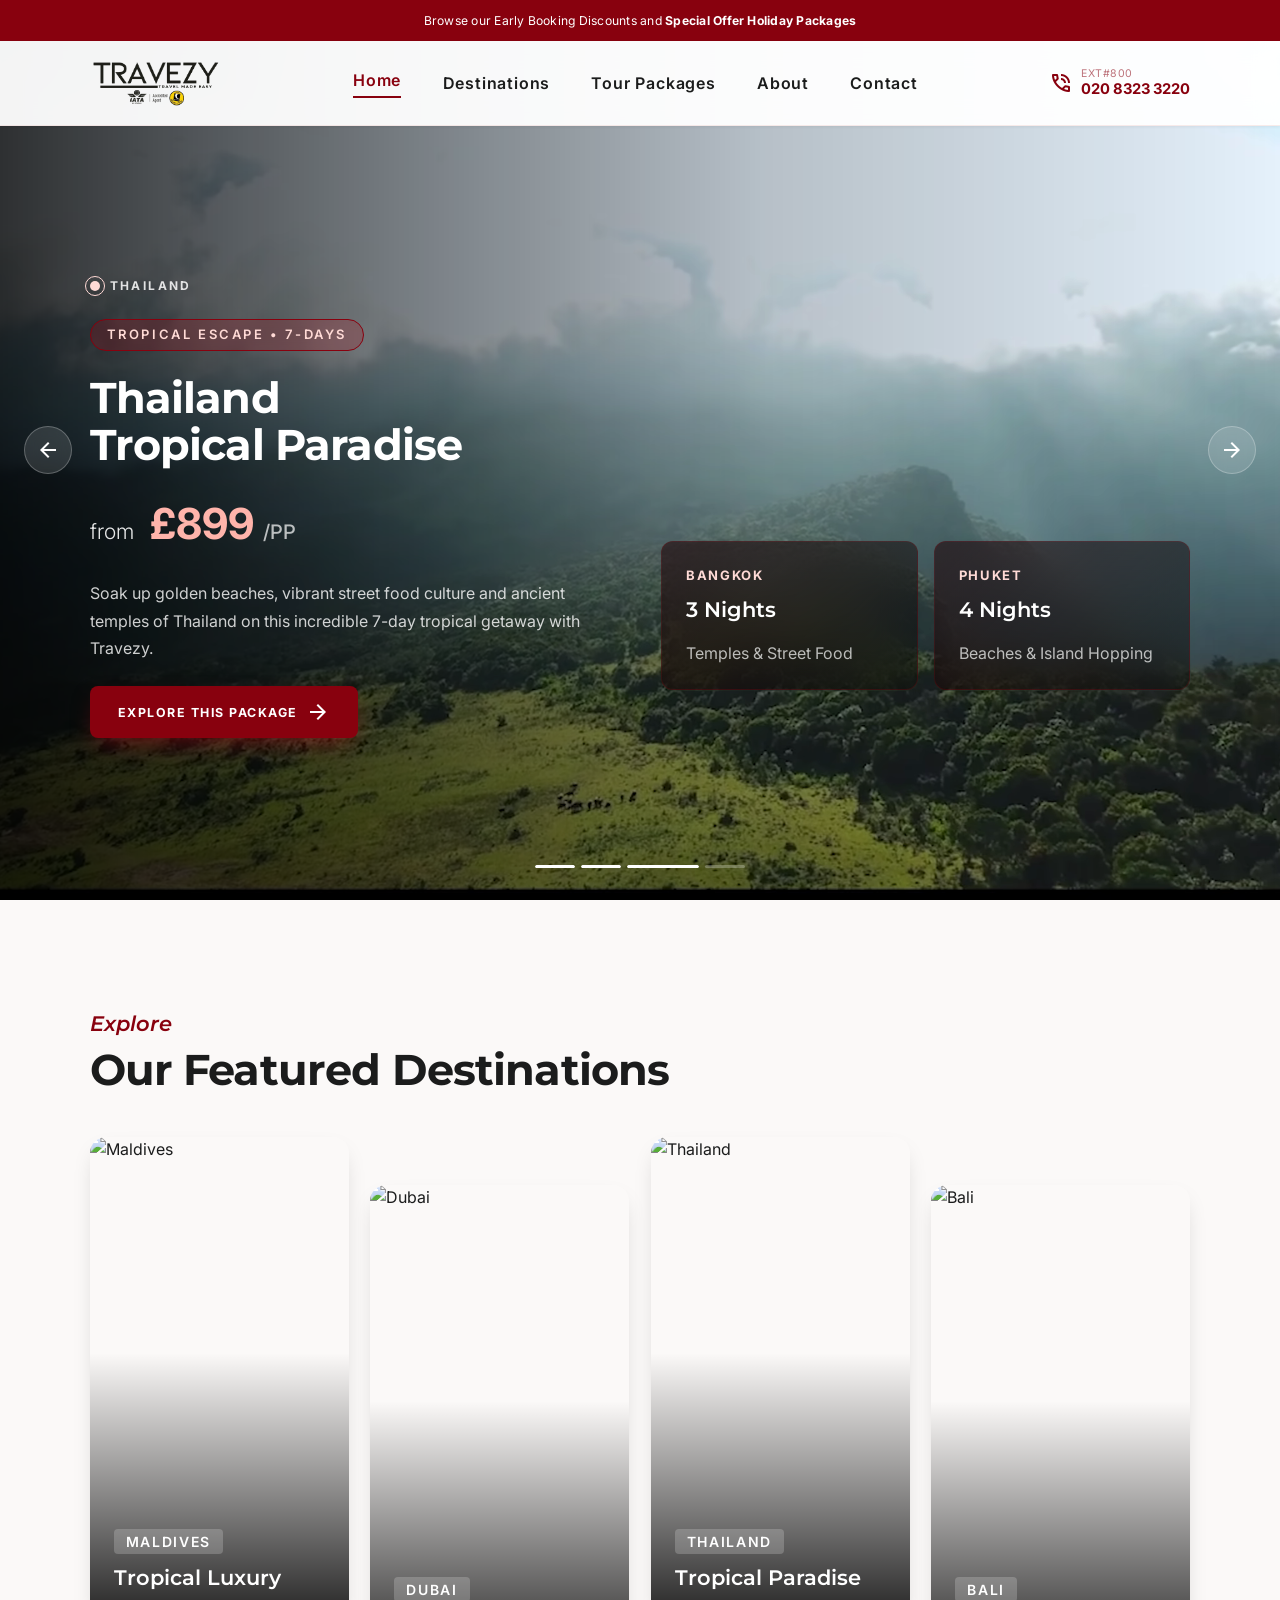
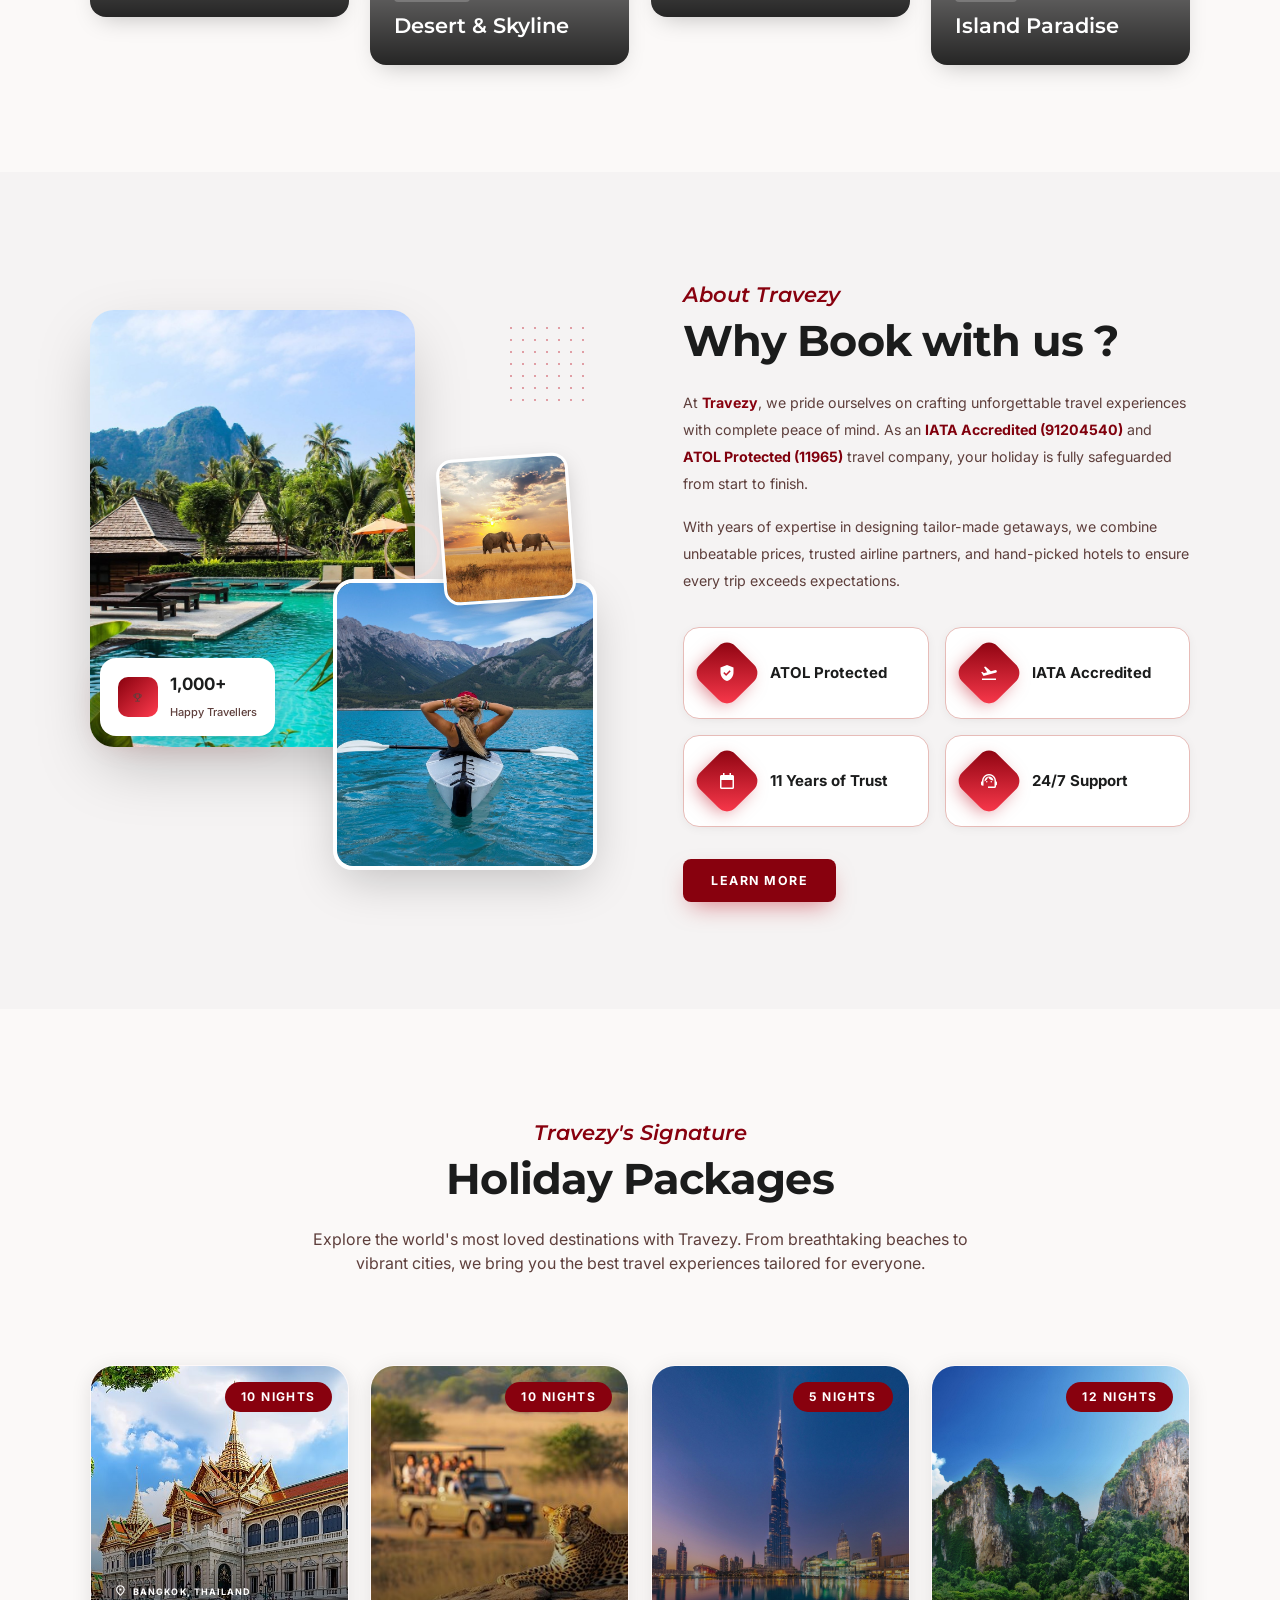
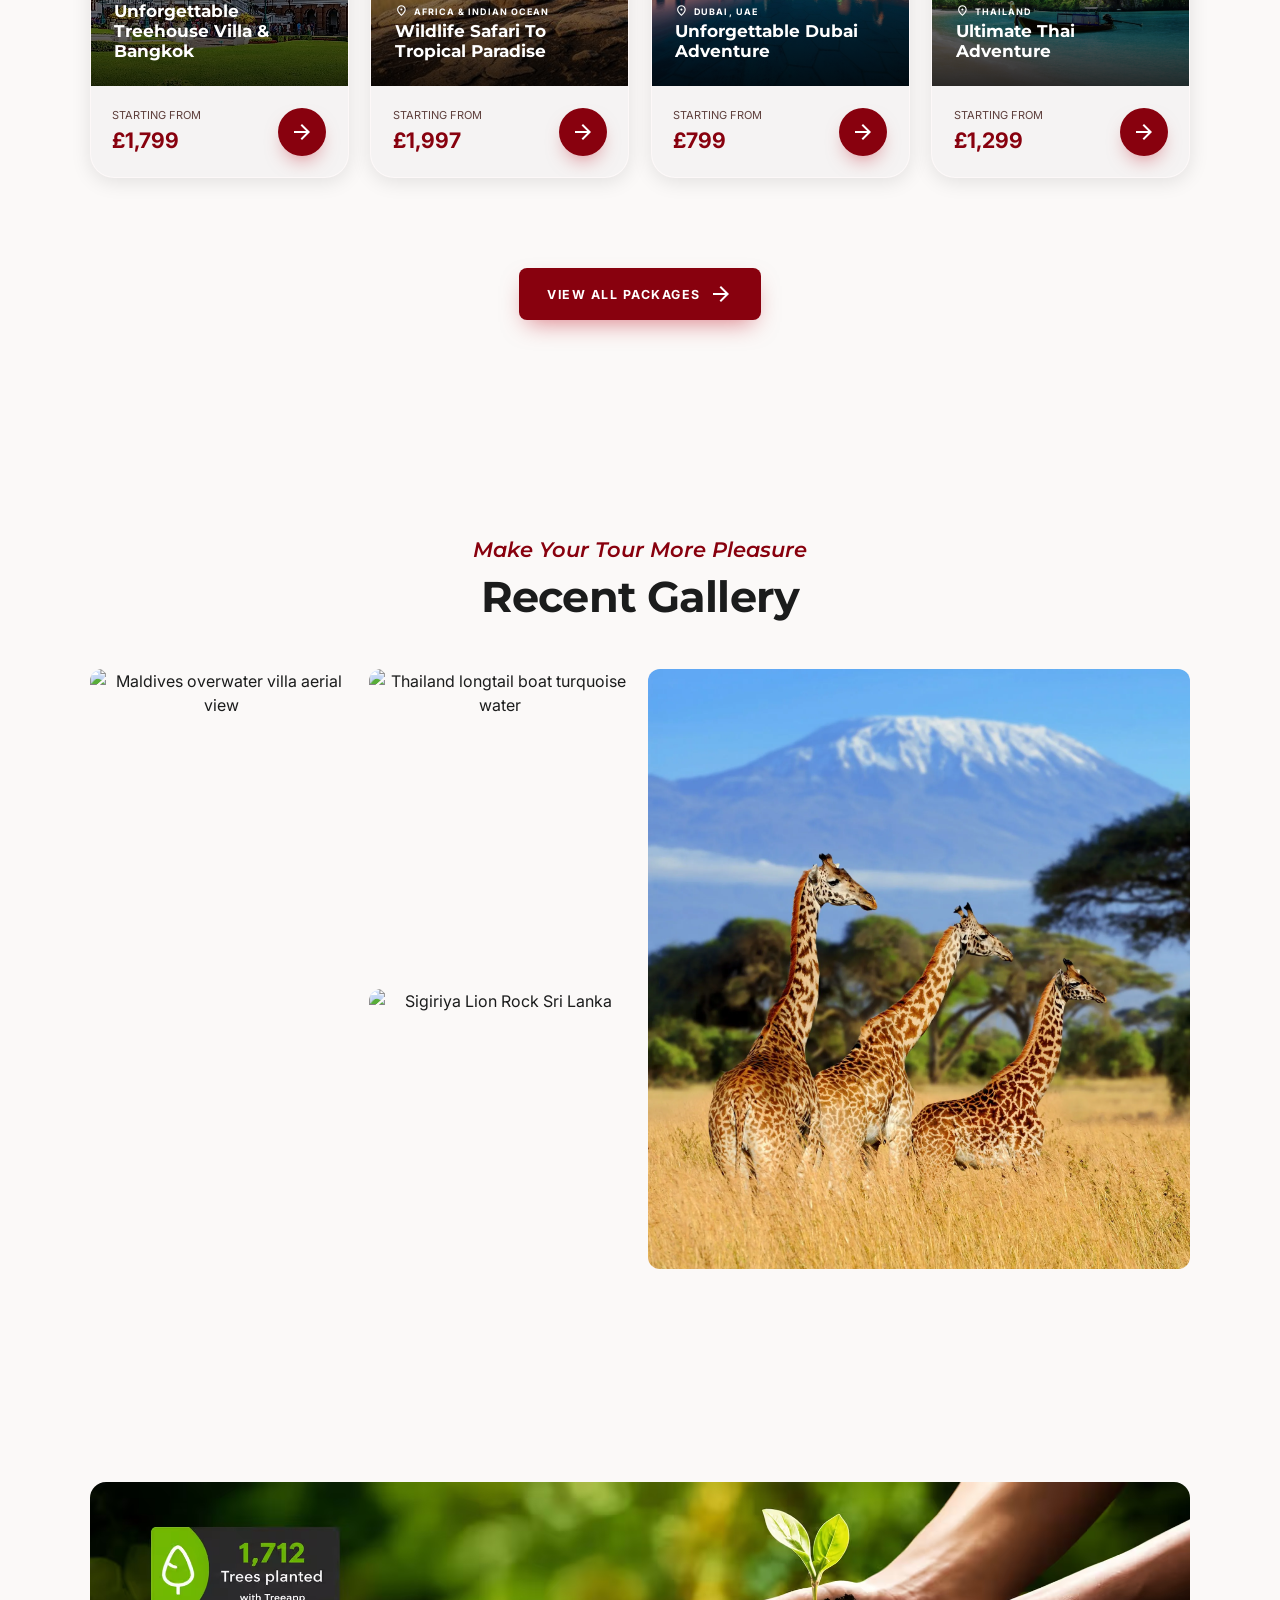
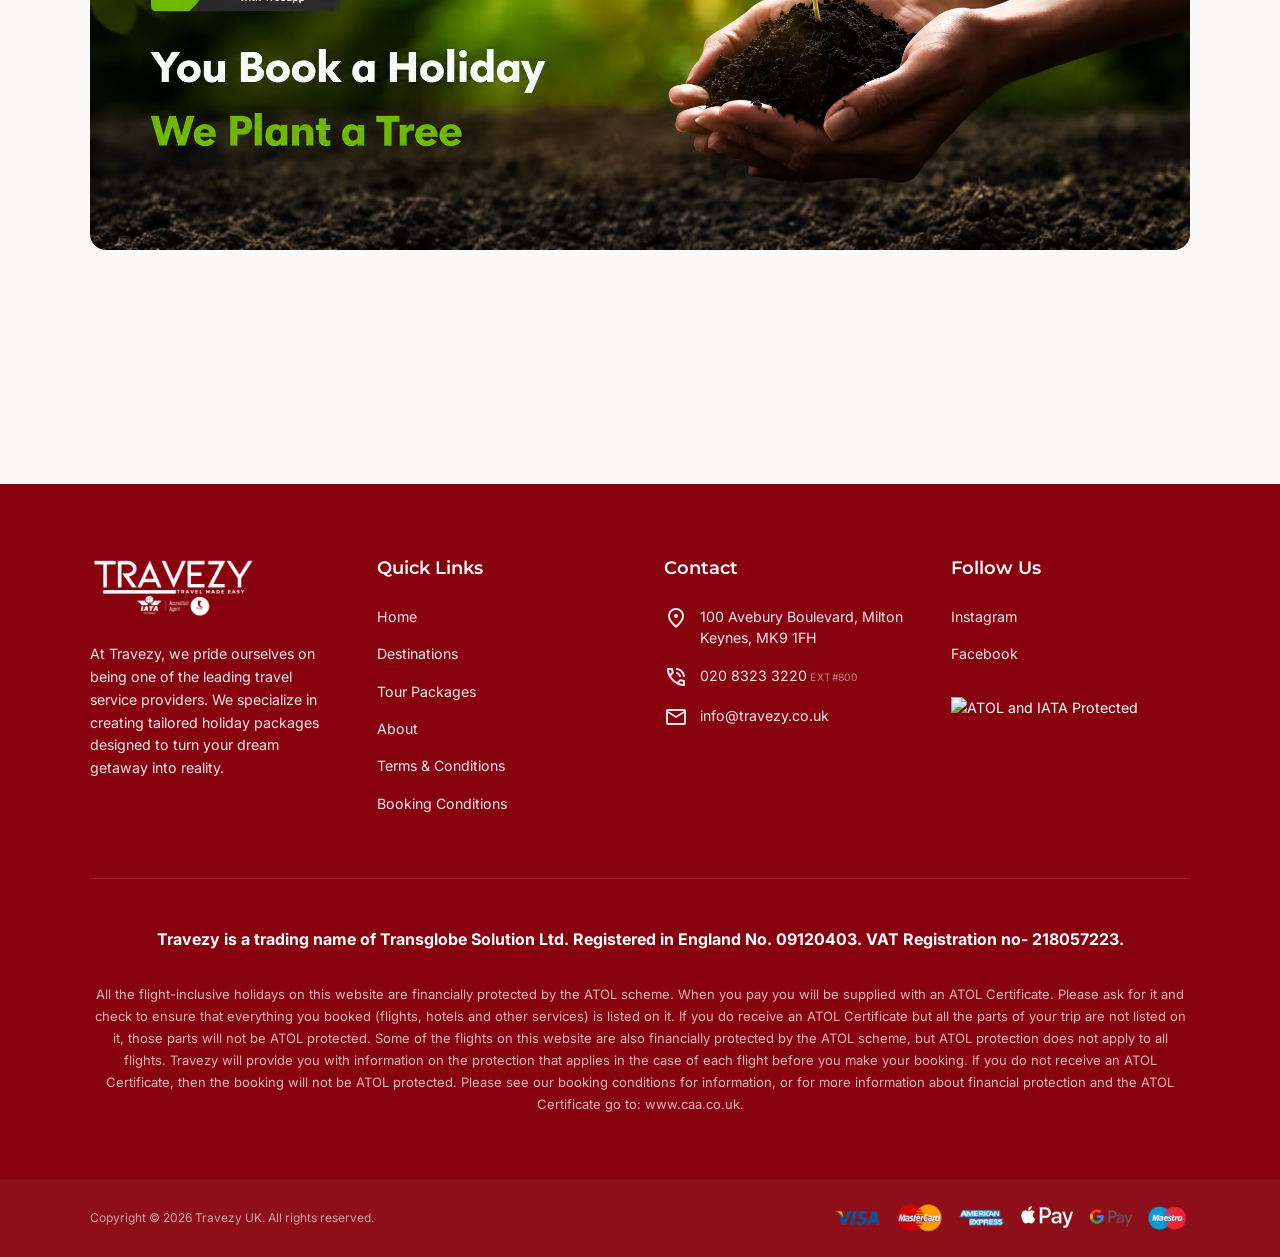
==== index.html @ bbdd7291 "Responsiveness Completed" ====
﻿<!DOCTYPE html>
<html lang="en">
<head>
<meta charset="utf-8">
<meta name="viewport" content="width=device-width, initial-scale=1.0">
<title>Travezy | Travel Made Easy</title>
<link rel="preconnect" href="https://fonts.googleapis.com">
<link rel="preconnect" href="https://fonts.gstatic.com" crossorigin>
<link href="https://fonts.googleapis.com/css2?family=Montserrat:wght@400;600;700&family=Inter:wght@300;400;500;600;700&display=swap" rel="stylesheet">
<link href="https://fonts.googleapis.com/css2?family=Material+Symbols+Outlined:opsz,wght,FILL,GRAD@20..48,100..700,0..1,-50..200&display=block" rel="stylesheet">
<link rel="stylesheet" href="style.css">
<link rel="icon" type="image/x-icon" href="/Favicon.png">
</head>
<body>

<!-- SITE HEADER -->
<div id="site-header">
  <div class="announcement-bar">
    Browse our Early Booking Discounts and <strong>Special Offer Holiday Packages</strong>
  </div>
  <nav id="nav">
    <div class="nav-inner">
      <a href="#"><img class="nav-logo" src="/Images/Travezy-Logo-Black.png" alt="Travezy"></a>
      <div class="nav-links">
        <a href="index.html" class="active">Home</a>
        <a href="destinations.html">Destinations</a>
        <a href="tour-packages.html">Tour Packages</a>
        <a href="about.html">About</a>
        <a href="contact.html">Contact</a>
      </div>
      <a href="tel:+442083233220" class="nav-phone">
        <span class="material-symbols-outlined">phone_in_talk</span><span class="nav-phone-text"><span class="phone-ext">EXT#800</span>020 8323 3220</span>
      </a>
      <button class="burger" aria-label="Menu"><span class="material-symbols-outlined">menu</span></button>
    </div>
  </nav>
</div>

<!-- HERO -->
<header class="hero">

  <!-- Static video background -->
  <div class="hero-bg">
    <video autoplay muted loop playsinline>
      <source src="videos/Home-Banner.webm" type="video/mp4">
    </video>
    <div class="hero-grad"></div>
  </div>

  <!-- Content-only slides -->
  <div class="hero-slides">

    <!-- Slide 1: Sri Lanka & Maldives -->
    <div class="hero-slide active">
      <div class="hero-inner wrap">
        <div class="hero-copy">
          <div class="dest-tag"><span class="dest-pulse"></span><span class="dest-name">Sri Lanka &amp; Maldives</span></div>
          <span class="badge">Upto 25% Off &bull; 11-Days</span>
          <h1>Sri Lankan Safari &amp;<br>Maldives</h1>
          <div class="price-row">
            <span class="from">from</span>
            <span class="price">&pound;2375 <small>/PP</small></span>
          </div>
          <p class="lead">Experience the perfect blend of wildlife adventure and tropical luxury with this unforgettable 11-day Sri Lanka and Maldives escape with Travezy.</p>
          <div>
            <a href="tour-packages.html"><button class="btn">Explore this Package <span class="material-symbols-outlined">arrow_forward</span></button></a>
          </div>
        </div>
        <div class="quick-cards">
          <div class="qcard">
            <p class="loc">Sri Lanka</p>
            <p class="nights">6 Nights</p>
            <p class="price-sm">Wildlife Safari &amp; Culture</p>
          </div>
          <div class="qcard">
            <p class="loc">Maldives</p>
            <p class="nights">5 Nights</p>
            <p class="price-sm">Overwater Villa &amp; Beach</p>
          </div>
        </div>
      </div>
    </div>

    <!-- Slide 2: Singapore & Bali -->
    <div class="hero-slide">
      <div class="hero-inner wrap">
        <div class="hero-copy">
          <div class="dest-tag"><span class="dest-pulse"></span><span class="dest-name">Singapore &amp; Bali</span></div>
          <span class="badge">Best Seller &bull; 10-Days</span>
          <h1>Singapore &amp;<br>Bali Explorer</h1>
          <div class="price-row">
            <span class="from">from</span>
            <span class="price">&pound;1399 <small>/PP</small></span>
          </div>
          <p class="lead">Discover the dazzling skyline of Singapore and the spiritual beauty of Bali on this immersive 10-day dual-island adventure with Travezy.</p>
          <div>
            <a href="tour-packages.html"><button class="btn">Explore this Package <span class="material-symbols-outlined">arrow_forward</span></button></a>
          </div>
        </div>
        <div class="quick-cards">
          <div class="qcard">
            <p class="loc">Singapore</p>
            <p class="nights">4 Nights</p>
            <p class="price-sm">City Skyline &amp; Gardens</p>
          </div>
          <div class="qcard">
            <p class="loc">Bali</p>
            <p class="nights">6 Nights</p>
            <p class="price-sm">Temples &amp; Rice Terraces</p>
          </div>
        </div>
      </div>
    </div>

    <!-- Slide 3: Thailand -->
    <div class="hero-slide">
      <div class="hero-inner wrap">
        <div class="hero-copy">
          <div class="dest-tag"><span class="dest-pulse"></span><span class="dest-name">Thailand</span></div>
          <span class="badge">Tropical Escape &bull; 7-Days</span>
          <h1>Thailand<br>Tropical Paradise</h1>
          <div class="price-row">
            <span class="from">from</span>
            <span class="price">&pound;899 <small>/PP</small></span>
          </div>
          <p class="lead">Soak up golden beaches, vibrant street food culture and ancient temples of Thailand on this incredible 7-day tropical getaway with Travezy.</p>
          <div>
            <a href="tour-packages.html"><button class="btn">Explore this Package <span class="material-symbols-outlined">arrow_forward</span></button></a>
          </div>
        </div>
        <div class="quick-cards">
          <div class="qcard">
            <p class="loc">Bangkok</p>
            <p class="nights">3 Nights</p>
            <p class="price-sm">Temples &amp; Street Food</p>
          </div>
          <div class="qcard">
            <p class="loc">Phuket</p>
            <p class="nights">4 Nights</p>
            <p class="price-sm">Beaches &amp; Island Hopping</p>
          </div>
        </div>
      </div>
    </div>

    <!-- Slide 4: Maldives -->
    <div class="hero-slide">
      <div class="hero-inner wrap">
        <div class="hero-copy">
          <div class="dest-tag"><span class="dest-pulse"></span><span class="dest-name">Maldives</span></div>
          <span class="badge">Luxury Escape &bull; 5-Days</span>
          <h1>Maldives<br>Azure Escape</h1>
          <div class="price-row">
            <span class="from">from</span>
            <span class="price">&pound;1299 <small>/PP</small></span>
          </div>
          <p class="lead">Unwind in an overwater paradise with crystal-clear lagoons and pristine white sands on this exclusive 5-day Maldives luxury retreat with Travezy.</p>
          <div>
            <a href="tour-packages.html"><button class="btn">Explore this Package <span class="material-symbols-outlined">arrow_forward</span></button></a>
          </div>
        </div>
        <div class="quick-cards">
          <div class="qcard">
            <p class="loc">North Atoll</p>
            <p class="nights">2 Nights</p>
            <p class="price-sm">Overwater Villa Stay</p>
          </div>
          <div class="qcard">
            <p class="loc">South Atoll</p>
            <p class="nights">3 Nights</p>
            <p class="price-sm">Snorkelling &amp; Spa</p>
          </div>
        </div>
      </div>
    </div>

  </div>

  <!-- Slider controls -->
  <button class="hero-arrow hero-prev" aria-label="Previous slide">
    <span class="material-symbols-outlined">arrow_back</span>
  </button>
  <button class="hero-arrow hero-next" aria-label="Next slide">
    <span class="material-symbols-outlined">arrow_forward</span>
  </button>
  <div class="hero-dots">
    <button class="dot active" aria-label="Slide 1"><span class="dot-fill"></span></button>
    <button class="dot" aria-label="Slide 2"><span class="dot-fill"></span></button>
    <button class="dot" aria-label="Slide 3"><span class="dot-fill"></span></button>
    <button class="dot" aria-label="Slide 4"><span class="dot-fill"></span></button>
  </div>
</header>

<!-- DESTINATIONS -->
<section id="destinations" class="section wrap">
  <div class="section-head">
    <span class="eyebrow">Explore</span>
    <h2 class="display">Our Featured Destinations</h2>
  </div>
  <div class="dest-grid">

    <div class="dest">
      <img src="https://travezy.co.uk/wp-content/uploads/2023/11/Gili-Lankanfushi_Spa_1.webp" alt="Maldives">
      <div class="overlay"></div>
      <div class="label"><span class="tag">Maldives</span><h3 class="title">Tropical Luxury</h3></div>
      <div class="arrow"><span class="material-symbols-outlined">arrow_forward</span></div>
    </div>
    <div class="dest offset">
      <img src="https://travezy.co.uk/wp-content/uploads/2023/11/iStock-512277914.webp" alt="Dubai">
      <div class="overlay"></div>
      <div class="label"><span class="tag">Dubai</span><h3 class="title">Desert &amp; Skyline</h3></div>
      <div class="arrow"><span class="material-symbols-outlined">arrow_forward</span></div>
    </div>
    <div class="dest">
      <img src="https://travezy.co.uk/wp-content/uploads/2023/06/347248224_1001940877467145_2917459090260689120_n.jpg" alt="Thailand">
      <div class="overlay"></div>
      <div class="label"><span class="tag">Thailand</span><h3 class="title">Tropical Paradise</h3></div>
      <div class="arrow"><span class="material-symbols-outlined">arrow_forward</span></div>
    </div>
    <div class="dest offset">
      <img src="https://travezy.co.uk/wp-content/uploads/2023/10/pool.webp" alt="Bali">
      <div class="overlay"></div>
      <div class="label"><span class="tag">Bali</span><h3 class="title">Island Paradise</h3></div>
      <div class="arrow"><span class="material-symbols-outlined">arrow_forward</span></div>
    </div>
  </div>
</section>

<!-- ABOUT -->
<section id="about" class="section about">
  <div class="about-inner wrap">
    <div class="mosaic">
      <div class="mos-a">
        <img src="/Images/3.jpg">
      </div>
      <div class="mos-b">
        <img src="/Images/1.jpg" alt="Kayaking">
      </div>
      <div class="mos-c">
        <img src="/Images/2.webp" alt="Travel Memories">
      </div>
      <div class="mos-badge">
        <div class="mos-badge-ic"><span class="material-symbols-outlined">emoji_events</span></div>
        <div><strong>1,000+</strong><span>Happy Travellers</span></div>
      </div>
      <div class="mos-dots"></div>
      <div class="mos-ring"></div>
    </div>
    <div class="about-copy">
      <div>
        <span class="eyebrow">About Travezy</span>
        <h2 class="display" style="margin-bottom:24px">Why Book with us ?</h2>
        <p>At <strong>Travezy</strong>, we pride ourselves on crafting unforgettable travel experiences with complete peace of mind. As an <strong class="acc">IATA Accredited (91204540)</strong> and <strong class="acc">ATOL Protected (11965)</strong> travel company, your holiday is fully safeguarded from start to finish.</p>
        <p>With years of expertise in designing tailor-made getaways, we combine unbeatable prices, trusted airline partners, and hand-picked hotels to ensure every trip exceeds expectations.</p>
      </div>
      <div class="stats">
        <div class="stat"><div class="ic"><span class="material-symbols-outlined">verified_user</span></div><b>ATOL Protected</b></div>
        <div class="stat"><div class="ic"><span class="material-symbols-outlined">flight_takeoff</span></div><b>IATA Accredited</b></div>
        <div class="stat"><div class="ic"><span class="material-symbols-outlined">calendar_today</span></div><b>11 Years of Trust</b></div>
        <div class="stat"><div class="ic"><span class="material-symbols-outlined">support_agent</span></div><b>24/7 Support</b></div>
      </div>
      <div><a href="about.html"><button class="btn">Learn More</button></a></div>
    </div>
  </div>
</section>

<!-- PACKAGES -->
<section id="packages" class="section wrap center">
  <span class="eyebrow">Travezy's Signature</span>
  <h2 class="display" style="margin-bottom:24px">Holiday Packages</h2>
  <p class="lead-c">Explore the world's most loved destinations with Travezy. From breathtaking beaches to vibrant cities, we bring you the best travel experiences tailored for everyone.</p>
  <div class="pkg-grid">
    
    <div class="pkg">
      <div class="pkg-img">
        <img src="/Images/Tour-Packages/bangkok-3.jpg" alt="Treehouse Villa &amp; Bangkok">
        <div class="nights-badge">10 Nights</div>
        <div class="pkg-grad"></div>
        <div class="pkg-cap">
          <div class="pkg-loc"><span class="material-symbols-outlined">location_on</span>Bangkok, Thailand</div>
          <div class="pkg-title">Unforgettable Treehouse Villa &amp; Bangkok</div>
        </div>
      </div>
      <div class="pkg-body">
        <div><p class="from">Starting from</p><span class="amt">&pound;1,799</span></div>
        <a href="contact.html" class="pkg-arrow"><span class="material-symbols-outlined">arrow_forward</span></a>
      </div>
    </div>
    <div class="pkg">
      <div class="pkg-img">
        <img src="/Images/Tour-Packages/Safari.jpg" alt="Wildlife Safari To Tropical Paradise">
        <div class="nights-badge">10 Nights</div>
        <div class="pkg-grad"></div>
        <div class="pkg-cap">
          <div class="pkg-loc"><span class="material-symbols-outlined">location_on</span>Africa &amp; Indian Ocean</div>
          <div class="pkg-title">Wildlife Safari To Tropical Paradise</div>
        </div>
      </div>
      <div class="pkg-body">
        <div><p class="from">Starting from</p><span class="amt">&pound;1,997</span></div>
        <a href="contact.html" class="pkg-arrow"><span class="material-symbols-outlined">arrow_forward</span></a>
      </div>
    </div>
    <div class="pkg">
      <div class="pkg-img">
        <img src="/Images/Tour-Packages/Dubai-3.jpg" alt="Unforgettable Dubai Adventure">
        <div class="nights-badge">5 Nights</div>
        <div class="pkg-grad"></div>
        <div class="pkg-cap">
          <div class="pkg-loc"><span class="material-symbols-outlined">location_on</span>Dubai, UAE</div>
          <div class="pkg-title">Unforgettable Dubai Adventure</div>
        </div>
      </div>
      <div class="pkg-body">
        <div><p class="from">Starting from</p><span class="amt">&pound;799</span></div>
        <a href="contact.html" class="pkg-arrow"><span class="material-symbols-outlined">arrow_forward</span></a>
      </div>
    </div>
    <div class="pkg">
      <div class="pkg-img">
        <img src="/Images/Tour-Packages/Thai.jpg" alt="Ultimate Thai Adventure">
        <div class="nights-badge">12 Nights</div>
        <div class="pkg-grad"></div>
        <div class="pkg-cap">
          <div class="pkg-loc"><span class="material-symbols-outlined">location_on</span>Thailand</div>
          <div class="pkg-title">Ultimate Thai Adventure</div>
        </div>
      </div>
      <div class="pkg-body">
        <div><p class="from">Starting from</p><span class="amt">&pound;1,299</span></div>
        <a href="contact.html" class="pkg-arrow"><span class="material-symbols-outlined">arrow_forward</span></a>
      </div>
    </div>
  </div>
  <div class="center-btn">
    <a href="tour-packages.html"><button class="btn">View All Packages <span class="material-symbols-outlined">arrow_forward</span></button></a>
  </div>
</section>

<!-- GALLERY -->
<section class="section wrap center">
  <span class="eyebrow">Make Your Tour More Pleasure</span>
  <h2 class="display" style="margin-bottom:48px">Recent Gallery</h2>
  <div class="gal-grid">
    <div class="gal-item gal-tall"><img src="https://images.pexels.com/photos/9482140/pexels-photo-9482140.jpeg?auto=compress&cs=tinysrgb&w=600&h=900&fit=crop" alt="Maldives overwater villa aerial view"></div>
    <div class="gal-item"><img src="https://images.pexels.com/photos/3334821/pexels-photo-3334821.jpeg?auto=compress&cs=tinysrgb&w=800&h=600&fit=crop" alt="Thailand longtail boat turquoise water"></div>
    <div class="gal-item gal-big pos-left"><img src="/Images/safari-tours-africa-scaled.webp" alt="Bali rice terraces aerial"></div>
    <div class="gal-item"><img src="https://images.pexels.com/photos/13391116/pexels-photo-13391116.jpeg?auto=compress&cs=tinysrgb&w=800&h=600&fit=crop" alt="Sigiriya Lion Rock Sri Lanka"></div>
  </div>
  <!-- <div class="center-btn">
    <button class="btn">View All Packages <span class="material-symbols-outlined">arrow_forward</span></button>
  </div> -->
</section>

<!-- PLANT A TREE + PARTNERS -->
<section class="section">
  <!-- <div class="wrap plant-wrap">
    <div class="plant">
      <div class="plant-bg"><img src="https://lh3.googleusercontent.com/aida-public/[base64]" alt="Sustainability"><div class="g"></div></div>
      <div class="plant-inner">
        <div class="tree-pill"><span class="material-symbols-outlined">park</span><span>1,712 <span class="sub">Trees planted</span></span></div>
        <h2 class="display">You Book a Holiday<br><span class="accent">We Plant a Tree</span></h2>
        <p>Every journey with Travezy contributes to our global reforestation efforts. Travel the world and leave it better than you found it.</p>
      </div>
    </div>
  </div>
  <div class="wrap">
    <div class="marquee">
      <div class="marquee-track" id="marquee">
        <div class="airline"><span class="material-symbols-outlined">flight</span>Turkish Airlines</div><div class="airline"><span class="material-symbols-outlined">flight</span>British Airways</div><div class="airline"><span class="material-symbols-outlined">flight</span>Qatar Airways</div><div class="airline"><span class="material-symbols-outlined">flight</span>Swiss</div><div class="airline"><span class="material-symbols-outlined">flight</span>American Airlines</div><div class="airline"><span class="material-symbols-outlined">flight</span>Emirates</div><div class="airline"><span class="material-symbols-outlined">flight</span>Singapore Airlines</div>
      </div>
    </div>
  </div> -->

  <div class="wrap">
    <picture class="plant-pic">
      <source media="(max-width: 767px)" srcset="/Images/Plant-Mobile.avif" type="image/avif">
      <img src="/Images/Plant.avif" alt="Plant a Tree" style="width:100%;height:auto;display:block;border-radius:16px; margin-bottom: 10vw;">
    </picture>
  </div>
</section>

<!-- FOOTER -->
<footer id="footer">
  <div class="wrap">
    <div class="foot-grid">
      <div class="foot-col">
        <img class="foot-logo" src="/Travezy.webp" alt="Travezy">
        <p>At Travezy, we pride ourselves on being one of the leading travel service providers. We specialize in creating tailored holiday packages designed to turn your dream getaway into reality.</p>
      </div>
      <div class="foot-col">
        <h4>Quick Links</h4>
        <ul>
          <li><a href="index.html">Home</a></li>
          <li><a href="destinations.html">Destinations</a></li>
          <li><a href="tour-packages.html">Tour Packages</a></li>
          <li><a href="about.html">About</a></li>
          <li><a href="#">Terms &amp; Conditions</a></li>
          <li><a href="#">Booking Conditions</a></li>
        </ul>
      </div>
      <div class="foot-col">
        <h4>Contact</h4>
        <ul>
          <li class="row"><span class="material-symbols-outlined">location_on</span><span>100 Avebury Boulevard, Milton Keynes, MK9 1FH</span></li>
          <li class="row"><span class="material-symbols-outlined">phone_in_talk</span><a href="tel:+442083233220">020 8323 3220<span class="phone-ext"> EXT#800</span></a></li>
          <li class="row"><span class="material-symbols-outlined">mail</span><a href="mailto:info@travezy.co.uk">info@travezy.co.uk</a></li>
        </ul>
      </div>
      <div class="foot-col">
        <h4>Follow Us</h4>
        <ul style="margin-bottom:32px">
          <li><a href="#">Instagram</a></li><li><a href="#">Facebook</a></li>
        </ul>
        <img class="badge-img" src="https://lh3.googleusercontent.com/aida-public/[base64]" alt="ATOL and IATA Protected">
      </div>
    </div>
    <div class="legal">
      <h5>Travezy is a trading name of Transglobe Solution Ltd. Registered in England No. 09120403. VAT Registration no- 218057223.</h5>
      <p>All the flight-inclusive holidays on this website are financially protected by the ATOL scheme. When you pay you will be supplied with an ATOL Certificate. Please ask for it and check to ensure that everything you booked (flights, hotels and other services) is listed on it. If you do receive an ATOL Certificate but all the parts of your trip are not listed on it, those parts will not be ATOL protected. Some of the flights on this website are also financially protected by the ATOL scheme, but ATOL protection does not apply to all flights. Travezy will provide you with information on the protection that applies in the case of each flight before you make your booking. If you do not receive an ATOL Certificate, then the booking will not be ATOL protected. Please see our booking conditions for information, or for more information about financial protection and the ATOL Certificate go to: www.caa.co.uk.</p>
    </div>
  </div>
  <div class="botbar">
    <div class="wrap botbar-in">
      <p>Copyright &copy; 2026 Travezy UK. All rights reserved.</p>
      <img src="/Images/Payments.webp" alt="Accepted payment methods" style="height:auto;width:28vw;display:block">
    </div>
  </div>
</footer>

<script src="script.js"></script>
</body>
</html>
---- style.css ----
:root {
  --primary: #88010e;
  --primary-container: #80000d;
  --primary-fixed: #ffdad6;
  --primary-fixed-dim: #ffb4ab;
  --on-primary: #ffffff;
  --bg: #fbf9f8;
  --surface-low: #f5f3f3;
  --on-surface: #1b1c1c;
  --on-surface-variant: #5e3f3c;
  --outline-variant: #e7bcb8;
  --footer: #1c1c19;
}

* {
  box-sizing: border-box;
  margin: 0;
  padding: 0
}

html {
  scroll-behavior: smooth
}

body {
  font-family: 'Inter', system-ui, sans-serif;
  color: var(--on-surface);
  background: var(--bg);
  overflow-x: hidden;
  line-height: 1.5;
  -webkit-font-smoothing: antialiased;
}

img {
  display: block;
  max-width: 100%
}

a {
  text-decoration: none;
  color: inherit
}

button {
  font-family: inherit;
  cursor: pointer;
  border: none
}

.wrap {
  margin: 0 auto;
  padding-inline: 14vw
}

@media(min-width:768px) {
  .wrap {
    padding-inline: 7vw
  }
}

.display {
  font-family: 'Montserrat', sans-serif;
  font-weight: 700;
  letter-spacing: -.02em;
  font-size: clamp(32px, 3.33vw, 80px);
  line-height: 1.12
}

.eyebrow {
  font-family: 'Montserrat', sans-serif;
  font-weight: 600;
  font-style: italic;
  font-size: clamp(16px, 1.67vw, 32px);
  color: var(--primary);
  display: block;
  margin-bottom: 8px
}

.headline {
  font-family: 'Montserrat', sans-serif;
  font-weight: 600;
  font-size: clamp(18px, 1.67vw, 32px);
  line-height: 1.33
}

.material-symbols-outlined {
  font-variation-settings: 'FILL' 0, 'wght' 400, 'GRAD' 0, 'opsz' 24;
  vertical-align: middle;
  display: inline-block;
  overflow: hidden;
  white-space: nowrap;
  width: 1em;
  height: 1em;
  line-height: 1;
  flex-shrink: 0
}

.fill .material-symbols-outlined,
.material-symbols-outlined.fill {
  font-variation-settings: 'FILL' 1
}

.btn {
  display: inline-flex;
  align-items: center;
  gap: 8px;
  background: var(--primary);
  color: var(--on-primary);
  font-family: 'Inter';
  font-weight: 700;
  font-size: clamp(12px, 0.97vw, 18px);
  letter-spacing: .12em;
  text-transform: uppercase;
  padding: clamp(13px, 1.11vw, 22px) clamp(22px, 2.22vw, 48px);
  border-radius: 8px;
  box-shadow: 0 10px 25px -8px rgba(187, 0, 19, .5);
  transition: .3s
}

.btn:hover {
  background: var(--on-surface)
}

.btn:active {
  transform: scale(.96)
}

.btn .material-symbols-outlined {
  transition: transform .3s
}

.btn:hover .material-symbols-outlined {
  transform: translateX(4px)
}

.section {
  padding-block: clamp(64px, 8.33vw, 180px)
}

/* ANNOUNCEMENT BAR */
.announcement-bar {
  background: var(--primary);
  color: #fff;
  text-align: center;
  padding: 12px 16px;
  font-size: clamp(0.95vw, 0.95vw, 16px);
  font-weight: 400;
  letter-spacing: .02em;
  line-height: 1.4
}

.announcement-bar strong {
  font-weight: 700
}

/* SITE HEADER */
#site-header {
  position: fixed;
  top: 0;
  width: 100%;
  z-index: 50;
}

/* NAV */
nav {
  position: relative;
  background: rgba(255, 255, 255, .95);
  backdrop-filter: blur(12px);
  border-bottom: 1px solid rgba(231, 188, 184, .3);
  box-shadow: 0 1px 3px rgba(0, 0, 0, .06);
  transition: padding .3s
}

.nav-inner {
  display: flex;
  align-items: center;
  justify-content: space-between;
  padding: 1.3vw 7vw;
}


nav.shrink .nav-inner {
  padding-block: 18px
}

.nav-logo {
  width: 10.3vw;
  height: auto;
  object-fit: contain;
  transition: transform .2s
}

.nav-logo:active {
  transform: scale(.95)
}

.nav-links {
  display: none;
  gap: clamp(20px, 3.22vw, 48px);
  align-items: center;
  margin: 0 auto
}

@media(min-width:768px) {
  .nav-links {
    display: flex
  }
}

.nav-links a {
  font-weight: 600;
  font-size: clamp(1vw, 1.5vw, 16px);
  letter-spacing: .05em;
  transition: color .3s
}

.nav-links a:hover {
  color: var(--primary)
}

.nav-links a.active {
  color: var(--primary);
  border-bottom: 2px solid var(--primary);
  padding-bottom: 4px
}

.nav-phone {
  display: none;
  align-items: center;
  gap: 8px;
  font-weight: 700;
  font-size: 1.15vw;
  color: var(--primary);
  white-space: nowrap;
  transition: color .3s
}

.nav-phone:hover {
  color: var(--on-surface)
}

.nav-phone-text {
  display: flex;
  flex-direction: column;
  line-height: 1.25
}

.phone-ext {
  font-size: 0.72em;
  font-weight: 400;
  opacity: 0.55;
  letter-spacing: .04em
}

@media(min-width:768px) {
  .nav-phone {
    display: flex
  }
}

.burger {
  display: flex;
  background: none;
  color: var(--on-surface)
}

@media(min-width:768px) {
  .burger {
    display: none
  }
}

/* HERO */
header.hero {
  position: relative;
  min-height: 100vh;
  overflow: hidden
}

.hero-bg {
  position: absolute;
  inset: 0;
  z-index: 0;
  overflow: hidden
}

.hero-slides {
  position: absolute;
  inset: 0;
  z-index: 1
}

.hero-slide {
  position: absolute;
  inset: 0;
  display: flex;
  align-items: center;
  padding-top: clamp(110px, 9.03vw, 200px);
  opacity: 0;
  transition: opacity .8s ease;
  pointer-events: none
}

.hero-slide.active {
  opacity: 1;
  pointer-events: auto
}

.hero-bg img,
.hero-bg video {
  width: 100%;
  height: 100%;
  object-fit: cover
}

.hero-grad {
  position: absolute;
  inset: 0;
  background: linear-gradient(to right,
      rgba(0, 0, 0, .8) 0%, rgba(0, 0, 0, .2) 60%, rgba(0, 0, 0, 0) 100%)
}

.hero-inner {
  position: relative;
  z-index: 10;
  display: grid;
  grid-template-columns: 1fr;
  gap: clamp(32px, 3.33vw, 80px);
  width: 100%
}

@media(min-width:1024px) {
  .hero-inner {
    grid-template-columns: 1fr 1fr
  }
}

.hero-arrow {
  position: absolute;
  z-index: 20;
  top: 50%;
  transform: translateY(-50%);
  background: rgba(255, 255, 255, .12);
  backdrop-filter: blur(8px);
  border: 1px solid rgba(255, 255, 255, .25);
  color: #fff;
  width: 48px;
  height: 48px;
  border-radius: 50%;
  display: flex;
  align-items: center;
  justify-content: center;
  cursor: pointer;
  transition: background .3s
}

.hero-arrow:hover {
  background: rgba(255, 255, 255, .28)
}

.hero-prev {
  left: 24px
}

.hero-next {
  right: 24px
}

.hero-dots {
  position: absolute;
  z-index: 20;
  bottom: 32px;
  left: 50%;
  transform: translateX(-50%);
  display: flex;
  gap: 6px;
  align-items: center
}

.hero-dots .dot {
  width: 40px;
  height: 3px;
  border-radius: 999px;
  background: rgba(255, 255, 255, .25);
  border: none;
  padding: 0;
  cursor: pointer;
  position: relative;
  overflow: hidden;
  transition: width .35s ease
}

.hero-dots .dot.active {
  width: 72px
}

.dot-fill {
  position: absolute;
  inset: 0;
  background: #fff;
  border-radius: inherit;
  transform: scaleX(0);
  transform-origin: left
}

.dot.active .dot-fill {
  animation: dot-progress 2s linear forwards
}

.dot.done .dot-fill {
  transform: scaleX(1)
}

@keyframes dot-progress {
  from { transform: scaleX(0) }
  to { transform: scaleX(1) }
}

.hero-copy {
  color: #fff;
  display: flex;
  flex-direction: column;
  gap: 24px
}

.dest-tag {
  display: inline-flex;
  align-items: center;
  gap: 10px
}

.dest-pulse {
  position: relative;
  width: 10px;
  height: 10px;
  border-radius: 50%;
  background: var(--primary-fixed);
  flex-shrink: 0
}

.dest-pulse::after {
  content: '';
  position: absolute;
  inset: -5px;
  border-radius: 50%;
  border: 1.5px solid var(--primary-fixed);
  animation: dest-ring 1.8s ease-out infinite
}

@keyframes dest-ring {
  0% { transform: scale(1); opacity: .9 }
  100% { transform: scale(2.4); opacity: 0 }
}

.dest-name {
  color: rgba(255, 255, 255, .85);
  font-size: 12px;
  font-weight: 700;
  letter-spacing: .2em;
  text-transform: uppercase
}

.badge {
  align-self: flex-start;
  display: inline-block;
  padding: 5px 16px;
  background: rgba(187, 0, 19, .2);
  backdrop-filter: blur(4px);
  border: 1px solid var(--primary);
  color: var(--primary-fixed);
  font-weight: 600;
  font-size: 13px;
  letter-spacing: .2em;
  text-transform: uppercase;
  border-radius: 999px
}

.hero h1 {
  font-family: 'Montserrat';
  font-weight: 700;
  font-size: clamp(34px, 3.33vw, 80px);
  line-height: 1.1;
  letter-spacing: -.02em
}

.price-row {
  display: flex;
  align-items: baseline;
  gap: 16px
}

.price-row .from {
  font-size: clamp(17px, 1.67vw, 32px);
  font-weight: 300;
  color: rgba(255, 255, 255, .9)
}

.price {
  font-size: clamp(36px, 3.33vw, 80px);
  font-weight: 700;
  color: var(--primary-fixed-dim)
}

.price small {
  font-size: 20px;
  font-weight: 500;
  color: rgba(255, 255, 255, .7)
}

.hero p.lead {
  font-size: clamp(15px, 1.25vw, 26px);
  line-height: 1.7;
  max-width: 32rem;
  color: rgba(255, 255, 255, .8)
}

.hero .btn:hover {
  background: #fff;
  color: var(--primary)
}

.quick-cards {
  display: none
}

@media(min-width:1024px) {
  .quick-cards {
    display: grid;
    grid-template-columns: 1fr 1fr;
    gap: 16px;
    align-self: end;
    padding-bottom: 48px
  }
}

@keyframes qcard-in {
  from {
    opacity: 0;
    transform: translateX(36px)
  }
  to {
    opacity: 1;
    transform: translateX(0)
  }
}

.hero-slide .qcard {
  opacity: 0;
  transform: translateX(36px)
}

.hero-slide.active .qcard:nth-child(1) {
  animation: qcard-in .5s ease .25s forwards
}

.hero-slide.active .qcard:nth-child(2) {
  animation: qcard-in .5s ease .42s forwards
}

.qcard {
  background: linear-gradient(135deg, rgba(30, 0, 4, .55) 0%, rgba(0, 0, 0, .42) 100%);
  backdrop-filter: blur(18px);
  -webkit-backdrop-filter: blur(18px);
  border: 1px solid rgba(187, 0, 19, .18);
  padding: 24px;
  border-radius: 12px;
  color: #fff;
  transition: background .3s;
  cursor: pointer
}

.qcard:hover {
  background: linear-gradient(135deg, rgba(40, 0, 6, .65) 0%, rgba(0, 0, 0, .52) 100%)
}

.qcard .loc {
  color: var(--primary-fixed);
  font-weight: 700;
  font-size: 13px;
  letter-spacing: .12em;
  text-transform: uppercase;
  margin-bottom: 8px
}

.qcard .nights {
  font-family: 'Montserrat';
  font-weight: 600;
  font-size: clamp(18px, 1.67vw, 36px);
  margin-bottom: 16px
}

.qcard .price-sm {
  color: rgba(255, 255, 255, .7)
}

.qcard .price-sm b {
  color: #fff
}

/* DESTINATIONS */
.section-head {
  margin-bottom: clamp(32px, 3.33vw, 80px)
}

.dest-grid {
  display: grid;
  gap: clamp(16px, 1.67vw, 40px);
  grid-template-columns: 1fr
}

@media(min-width:768px) {
  .dest-grid {
    grid-template-columns: 1fr 1fr
  }
}

@media(min-width:1024px) {
  .dest-grid {
    grid-template-columns: repeat(4, 1fr)
  }
}

.dest {
  position: relative;
  overflow: hidden;
  border-radius: 16px;
  height: clamp(480px, 33.33vw, 900px);
  box-shadow: 0 10px 25px -10px rgba(0, 0, 0, .25);
  cursor: pointer;
  display: block
}

@media(min-width:768px) {
  .dest.offset {
    margin-top: 48px
  }
}

.dest img {
  width: 100%;
  height: 100%;
  object-fit: cover;
  transition: transform .7s
}

.dest:hover img {
  transform: scale(1.1)
}

.dest .overlay {
  position: absolute;
  inset: 0;
  background: linear-gradient(to top, rgba(0, 0, 0, .85) 0%, transparent 55%, transparent 100%)
}

.dest .label {
  position: absolute;
  left: 24px;
  right: 24px;
  bottom: 24px
}

.dest .tag {
  background: rgba(255, 255, 255, .2);
  backdrop-filter: blur(12px);
  padding: 4px 12px;
  border-radius: 4px;
  color: #fff;
  font-weight: 600;
  font-size: 14px;
  letter-spacing: .12em;
  text-transform: uppercase
}

.dest .title {
  color: #fff;
  font-family: 'Montserrat';
  font-weight: 600;
  font-size: clamp(18px, 1.67vw, 36px);
  margin-top: 8px
}

.dest .arrow {
  position: absolute;
  right: 24px;
  bottom: 24px;
  width: 48px;
  height: 48px;
  border-radius: 999px;
  background: var(--primary);
  color: #fff;
  display: flex;
  align-items: center;
  justify-content: center;
  opacity: 0;
  transition: opacity .3s
}

.dest:hover .arrow {
  opacity: 1
}

/* ABOUT */
.about {
  background: var(--surface-low)
}

.about-inner {
  display: grid;
  grid-template-columns: 1fr;
  gap: 48px;
  align-items: center
}

@media(min-width:1024px) {
  .about-inner {
    grid-template-columns: 1fr 1fr;
    gap: clamp(64px, 6.67vw, 140px)
  }
}

.mosaic {
  position: relative;
  height: clamp(560px, 38.89vw, 1000px)
}

.mos-a {
  position: absolute;
  top: 0;
  left: 0;
  width: 64%;
  height: 78%;
  border-radius: 24px;
  overflow: hidden;
  box-shadow: 0 24px 64px -12px rgba(0, 0, 0, .25)
}

.mos-a img {
  width: 100%;
  height: 100%;
  object-fit: cover;
  transition: transform .6s ease
}

.mos-a:hover img { transform: scale(1.05) }

.mos-b {
  position: absolute;
  bottom: 0;
  right: 0;
  width: 52%;
  height: 52%;
  border-radius: 20px;
  overflow: hidden;
  border: 4px solid #fff;
  box-shadow: 0 16px 48px -8px rgba(0, 0, 0, .22)
}

.mos-b img {
  width: 100%;
  height: 100%;
  object-fit: cover;
  transition: transform .6s ease
}

.mos-b:hover img { transform: scale(1.05) }

.mos-c {
  position: absolute;
  bottom: 48%;
  left: 69%;
  width: 26%;
  height: 26%;
  border-radius: 16px;
  overflow: hidden;
  border: 3px solid #fff;
  box-shadow: 0 8px 24px -4px rgba(0, 0, 0, .2);
  transform: rotate(-4deg);
  z-index: 5
}

.mos-c img {
  width: 100%;
  height: 100%;
  object-fit: cover
}

.mos-badge {
  position: absolute;
  bottom: 24%;
  left: 2%;
  background: #fff;
  border-radius: 16px;
  padding: 14px 18px;
  display: flex;
  align-items: center;
  gap: 12px;
  box-shadow: 0 8px 32px -6px rgba(187, 0, 19, .22);
  z-index: 10
}

.mos-badge-ic {
  width: 40px;
  height: 40px;
  border-radius: 10px;
  background: linear-gradient(135deg, var(--primary), #ff3b4e);
  display: flex;
  align-items: center;
  justify-content: center;
  color: #fff;
  flex-shrink: 0
}

.mos-badge strong {
  display: block;
  font-size: 17px;
  color: var(--on-surface)
}

.mos-badge span {
  font-size: 11px;
  color: var(--on-surface-variant);
  font-weight: 500
}

.mos-dots {
  position: absolute;
  top: 12px;
  right: 4px;
  width: 88px;
  height: 88px;
  background-image: radial-gradient(circle, rgba(187, 0, 19, .35) 1.5px, transparent 1.5px);
  background-size: 12px 12px;
  pointer-events: none;
  z-index: 0
}

.mos-ring {
  position: absolute;
  bottom: 52%;
  left: 58%;
  width: 56px;
  height: 56px;
  border-radius: 50%;
  border: 3px solid var(--primary-fixed);
  opacity: .55;
  pointer-events: none;
  z-index: 6
}

.about-copy {
  display: flex;
  flex-direction: column;
  gap: 32px
}

.about-copy p {
  font-size: clamp(14px, 1.11vw, 20px);
  line-height: 1.9;
  color: var(--on-surface-variant)
}

.about-copy p+p {
  margin-top: 16px
}

.about-copy strong {
  color: var(--primary)
}

.about-copy strong.acc {
  color: var(--primary-container)
}

.stats {
  display: grid;
  grid-template-columns: 1fr 1fr;
  gap: 16px
}

.stat {
  display: flex;
  align-items: center;
  gap: 18px;
  background: #fff;
  border: 1px solid var(--outline-variant);
  border-radius: 16px;
  padding: 20px 18px;
  box-shadow: 0 2px 10px rgba(0, 0, 0, .05);
  transition: transform .3s, box-shadow .3s
}

.stat:hover {
  transform: translateY(-3px);
  box-shadow: 0 10px 28px -6px rgba(187, 0, 19, .18)
}

.stat .ic {
  width: 50px;
  height: 50px;
  border-radius: 12px;
  flex: none;
  background: linear-gradient(135deg, var(--primary) 0%, #ff3b4e 100%);
  color: #fff;
  display: flex;
  align-items: center;
  justify-content: center;
  transform: rotate(45deg);
  box-shadow: 0 6px 18px -4px rgba(187, 0, 19, .5);
  transition: box-shadow .3s
}

.stat:hover .ic {
  box-shadow: 0 10px 24px -4px rgba(187, 0, 19, .6)
}

.stat .ic .material-symbols-outlined {
  font-variation-settings: 'FILL' 1;
  font-size: 20px;
  transform: rotate(-45deg)
}

.stat b {
  font-size: 15px;
  font-weight: 700;
  line-height: 1.3
}

/* PACKAGES */
.center {
  text-align: center
}

.center .section-head {
  max-width: none
}

.lead-c {
  max-width: 42rem;
  margin: 0 auto clamp(48px, 7vw, 96px);
  color: var(--on-surface-variant)
}

.pkg-grid {
  display: grid;
  gap: clamp(16px, 1.67vw, 40px);
  grid-template-columns: 1fr;
  text-align: left
}

@media(min-width:768px) {
  .pkg-grid {
    grid-template-columns: 1fr 1fr
  }
}

@media(min-width:1280px) {
  .pkg-grid {
    grid-template-columns: repeat(4, 1fr)
  }
}

.pkg {
  display: flex;
  flex-direction: column;
  background: #fff;
  border-radius: 24px;
  overflow: hidden;
  border: 1px solid rgba(231, 188, 184, .1);
  box-shadow: 0 4px 20px rgba(0, 0, 0, .10);
  transition: box-shadow .5s
}

.pkg:hover {
  box-shadow: 0 25px 50px -12px rgba(0, 0, 0, .25)
}

.pkg-img {
  position: relative;
  height: clamp(320px, 22.22vw, 600px);
  overflow: hidden
}

.pkg-img img {
  width: 100%;
  height: 100%;
  object-fit: cover;
  transition: transform .7s
}

.pkg:hover .pkg-img img {
  transform: scale(1.1)
}

.pkg .nights-badge {
  position: absolute;
  top: 16px;
  right: 16px;
  background: var(--primary);
  color: #fff;
  padding: 6px 16px;
  border-radius: 999px;
  font-size: 12px;
  font-weight: 700;
  letter-spacing: .12em;
  text-transform: uppercase
}

.pkg .pkg-grad {
  position: absolute;
  inset: 0;
  background: linear-gradient(to top, rgba(0, 0, 0, .82) 0%, rgba(0, 0, 0, .45) 30%, transparent 70%)
}

.pkg .pkg-cap {
  position: absolute;
  left: 16px;
  right: 16px;
  bottom: 16px;
  color: #fff;
  padding: 3%;
}

.pkg .pkg-loc {
  display: flex;
  align-items: center;
  gap: 6px;
  font-size: 0.7vw;
  font-weight: 700;
  letter-spacing: .12em;
  text-transform: uppercase;
  margin-bottom: 4px
}

.pkg .pkg-loc .material-symbols-outlined {
  font-size: 1vw
}

.pkg .pkg-title {
  font-family: 'Montserrat';
  font-weight: 700;
  font-size: clamp(1.2vw, 1.3vw, 28px);
  line-height: 1.2
}

.pkg-body {
  display: flex;
  justify-content: space-between;
  align-items: center;
  padding: clamp(18px, 1.67vw, 36px);
  background: var(--surface-low);
  flex: 1
}

.pkg-body .from {
  font-size: clamp(11px, 0.83vw, 16px);
  text-transform: uppercase;
  color: var(--on-surface-variant)
}

.pkg-body .amt {
  color: var(--primary);
  font-weight: 700;
  font-size: clamp(18px, 1.67vw, 36px)
}

.pkg-arrow {
  width: 48px;
  height: 48px;
  border-radius: 999px;
  background: var(--primary);
  color: #fff;
  display: flex;
  align-items: center;
  justify-content: center;
  box-shadow: 0 10px 20px -8px rgba(187, 0, 19, .5);
  transition: .3s
}

.pkg-arrow:hover {
  background: var(--on-surface)
}

.pkg-arrow:active {
  transform: scale(.95)
}

.center-btn {
  margin-top: clamp(48px, 7vw, 96px);
  display: flex;
  justify-content: center
}

/* GALLERY */
.gal-grid {
  display: grid;
  grid-template-columns: 1fr 1fr;
  gap: 16px;
  height: clamp(600px, 41.67vw, 1000px)
}

@media(min-width:768px) {
  .gal-grid {
    grid-template-columns: repeat(4, 1fr)
  }
}

.gal-item {
  overflow: hidden;
  border-radius: 12px
}

.gal-item img {
  width: 100%;
  height: 100%;
  object-fit: cover;
  transition: transform .5s
}

.pos-left img {
  object-position: left center
}

.gal-item:hover img {
  transform: scale(1.1)
}

.gal-tall {
  grid-row: span 2
}

.gal-big {
  grid-row: span 2
}

@media(min-width:768px) {
  .gal-big {
    grid-column: span 2
  }
}

/* PLANT A TREE */
.plant-wrap {
  margin-bottom: 80px
}

.plant {
  position: relative;
  overflow: hidden;
  border-radius: 24px;
  color: #fff;
  padding: clamp(40px, 3.33vw, 80px);
  box-shadow: 0 25px 50px -12px rgba(0, 0, 0, .4)
}

.plant-bg {
  position: absolute;
  inset: 0;
  z-index: 0
}

.plant-bg img {
  width: 100%;
  height: 100%;
  object-fit: cover;
  opacity: .3
}

.plant-bg .g {
  position: absolute;
  inset: 0;
  background: linear-gradient(to right, var(--on-surface), rgba(27, 28, 28, .8) 50%, transparent)
}

.plant-inner {
  position: relative;
  z-index: 10;
  max-width: 42rem;
  display: flex;
  flex-direction: column;
  gap: 24px
}

.tree-pill {
  align-self: flex-start;
  display: inline-flex;
  align-items: center;
  gap: 16px;
  background: rgba(255, 255, 255, .1);
  backdrop-filter: blur(12px);
  padding: 12px 24px;
  border-radius: 999px;
  border: 1px solid rgba(255, 255, 255, .2);
  font-size: 20px;
  font-weight: 700
}

.tree-pill .material-symbols-outlined {
  color: var(--primary);
  font-variation-settings: 'FILL' 1
}

.tree-pill span.sub {
  font-weight: 400;
  color: rgba(255, 255, 255, .7)
}

.plant h2 {
  color: #fff
}

.plant h2 .accent {
  color: var(--primary-fixed-dim)
}

.plant p {
  font-size: clamp(15px, 1.25vw, 26px);
  color: rgba(255, 255, 255, .8);
  line-height: 1.6
}

/* MARQUEE */
.marquee {
  overflow: hidden;
  -webkit-mask-image: linear-gradient(90deg, transparent, #000 10%, #000 90%, transparent);
  mask-image: linear-gradient(90deg, transparent, #000 10%, #000 90%, transparent)
}

.marquee-track {
  display: flex;
  align-items: center;
  gap: 48px;
  width: max-content;
  opacity: .6;
  filter: grayscale(1);
  transition: filter .7s;
  animation: scroll 30s linear infinite
}

@media(min-width:768px) {
  .marquee-track {
    gap: 96px
  }
}

.marquee:hover .marquee-track {
  filter: grayscale(0)
}

.airline {
  flex: none;
  display: flex;
  align-items: center;
  gap: 8px;
  font-weight: 700;
  font-size: clamp(18px, 1.67vw, 36px);
  letter-spacing: -.02em;
  text-transform: uppercase;
  color: var(--on-surface);
  white-space: nowrap
}

.airline .material-symbols-outlined {
  font-size: clamp(24px, 2.5vw, 56px)
}

@keyframes scroll {
  from {
    transform: translateX(0)
  }

  to {
    transform: translateX(-50%)
  }
}

/* FOOTER */
footer {
  background: var(--primary);
  color: #fff;
  padding-top: clamp(60px, 5.56vw, 120px);
  font-size: clamp(14px, 1.11vw, 20px)
}

.foot-grid {
  display: grid;
  grid-template-columns: 1fr;
  gap: 48px;
  margin-bottom: 64px
}

@media(min-width:768px) {
  .foot-grid {
    grid-template-columns: repeat(4, 1fr)
  }
}

.foot-logo {
  height: 64px;
  width: auto;
  object-fit: contain;
  filter: brightness(0) invert(1)
}

.foot-col p {
  line-height: 1.6;
  opacity: .9;
  margin-top: 24px
}

.foot-col h4 {
  font-family: 'Montserrat';
  font-weight: 600;
  font-size: clamp(16px, 1.39vw, 28px);
  margin-bottom: 24px
}

.foot-col ul {
  list-style: none;
  display: flex;
  flex-direction: column;
  gap: 16px;
  opacity: .9
}

.foot-col a:hover {
  color: rgba(255, 255, 255, .7)
}

.foot-col li.row {
  display: flex;
  gap: 12px
}

.badge-img {
  height: 64px;
  width: auto;
  object-fit: contain
}

.legal {
  border-top: 1px solid rgba(255, 255, 255, .15);
  padding-top: 48px;
  text-align: center
}

.legal h5 {
  font-weight: 700;
  font-size: clamp(14px, 1.25vw, 24px);
  margin-bottom: 32px
}

.legal p {
  font-size: 13px;
  opacity: .7;
  line-height: 1.7;
  max-width: 72rem;
  margin: 0 auto
}

.botbar {
  margin-top: 64px;
  background: rgba(255, 255, 255, .05);
  padding: 24px 0
}

.botbar-in {
  display: flex;
  flex-direction: column;
  gap: 24px;
  align-items: center;
  justify-content: space-between
}

@media(min-width:768px) {
  .botbar-in {
    flex-direction: row
  }
}

.botbar p {
  font-size: 12px;
  opacity: .6
}

.pays {
  display: flex;
  gap: 24px;
  align-items: center;
  flex-wrap: wrap;
  justify-content: center
}

.pays span {
  font-weight: 700;
  font-size: 12px
}

@media(prefers-reduced-motion:reduce) {
  * {
    animation: none !important;
    transition: none !important
  }
}

/* ============================================================
   INNER PAGES — shared across destinations / packages / about / contact
   ============================================================ */

/* PAGE HERO */
.page-hero {
  position: relative;
  min-height: clamp(420px, 29.17vw, 700px);
  display: flex;
  align-items: center;
  padding-top: 130px;
  overflow: hidden
}

.page-hero-bg {
  position: absolute;
  inset: 0
}

.page-hero-bg img {
  width: 100%;
  height: 100%;
  object-fit: cover
}

.page-hero-grad {
  position: absolute;
  inset: 0;
  background: linear-gradient(to right, rgba(0,0,0,.78) 0%, rgba(0,0,0,.38) 55%, rgba(0,0,0,.12) 100%)
}

.page-hero-inner {
  position: relative;
  z-index: 10;
  color: #fff;
  padding-block: 56px;
  text-align: center;
}

.page-hero-inner .eyebrow {
  color: var(--primary-fixed)
}

.page-hero-inner h1 {
  font-family: 'Montserrat', sans-serif;
  font-weight: 700;
  font-size: clamp(36px, 3.89vw, 80px);
  letter-spacing: -.02em;
  line-height: 1.1;
  margin: 12px 0 20px
}

.page-hero-inner p {
  font-size: clamp(15px, 1.25vw, 26px);
  max-width: 38rem;
  color: rgba(255,255,255,.82);
  line-height: 1.7
}

/* FILTER TABS */
.filter-tabs {
  display: flex;
  flex-wrap: wrap;
  gap: 12px;
  margin-bottom: 48px
}

.filter-tab {
  padding: 10px 24px;
  border-radius: 999px;
  border: 1.5px solid var(--outline-variant);
  background: transparent;
  color: var(--on-surface);
  font-family: 'Inter', sans-serif;
  font-weight: 600;
  font-size: 14px;
  letter-spacing: .05em;
  cursor: pointer;
  transition: .3s
}

.filter-tab:hover,
.filter-tab.active {
  background: var(--primary);
  border-color: var(--primary);
  color: #fff;
  box-shadow: 0 6px 18px -4px rgba(187,0,19,.4)
}

/* DESTINATION GRID FULL (no offset on inner page) */
.dest-grid.full .dest.offset {
  margin-top: 0
}

/* CTA BANNER */
.cta-banner {
  background: linear-gradient(135deg, #bb0013 0%, #e51a22 100%);
  border-radius: 24px;
  padding: clamp(48px, 7vw, 96px) clamp(36px, 3.33vw, 80px);
  text-align: center;
  color: #fff;
  position: relative;
  overflow: hidden
}

.cta-banner::before {
  content: '';
  position: absolute;
  top: -50px; right: -50px;
  width: 220px; height: 220px;
  border-radius: 50%;
  border: 2px solid rgba(255,255,255,.12)
}

.cta-banner::after {
  content: '';
  position: absolute;
  bottom: -70px; left: -50px;
  width: 280px; height: 280px;
  border-radius: 50%;
  border: 2px solid rgba(255,255,255,.08)
}

.cta-banner .eyebrow {
  color: rgba(255,255,255,.8)
}

.cta-banner h2 {
  color: #fff;
  margin-bottom: 16px
}

.cta-banner p {
  color: rgba(255,255,255,.85);
  font-size: clamp(15px, 1.25vw, 26px);
  max-width: 36rem;
  margin: 0 auto 32px;
  line-height: 1.7
}

.cta-banner .btn {
  background: #fff;
  color: var(--primary);
  box-shadow: none
}

.cta-banner .btn:hover {
  background: var(--on-surface);
  color: #fff
}

/* VALUES GRID */
.values-grid {
  display: grid;
  grid-template-columns: 1fr;
  gap: 24px
}

@media(min-width: 640px) {
  .values-grid {
    grid-template-columns: 1fr 1fr
  }
}

@media(min-width: 1024px) {
  .values-grid {
    grid-template-columns: repeat(3, 1fr)
  }
}

.value-card {
  background: #fff;
  border: 1px solid var(--outline-variant);
  border-radius: 20px;
  padding: clamp(24px, 2.22vw, 48px) clamp(20px, 1.94vw, 40px);
  transition: transform .3s, box-shadow .3s
}

.value-card:hover {
  transform: translateY(-5px);
  box-shadow: 0 20px 40px -12px rgba(187,0,19,.15)
}

.value-card-ic {
  width: 56px;
  height: 56px;
  border-radius: 16px;
  background: linear-gradient(135deg, var(--primary) 0%, #ff3b4e 100%);
  color: #fff;
  display: flex;
  align-items: center;
  justify-content: center;
  margin-bottom: 20px;
  box-shadow: 0 8px 20px -6px rgba(187,0,19,.4)
}

.value-card h4 {
  font-family: 'Montserrat', sans-serif;
  font-weight: 700;
  font-size: clamp(16px, 1.39vw, 28px);
  margin-bottom: 12px
}

.value-card p {
  color: var(--on-surface-variant);
  line-height: 1.7
}

/* ACCREDITATIONS SECTION */
.accred-grid {
  display: grid;
  grid-template-columns: 1fr;
  gap: 24px
}

@media(min-width: 768px) {
  .accred-grid {
    grid-template-columns: 1fr 1fr
  }
}

.accred-card {
  background: #fff;
  border: 1px solid var(--outline-variant);
  border-radius: 20px;
  padding: 36px 32px;
  display: flex;
  gap: 24px;
  align-items: flex-start;
  transition: box-shadow .3s
}

.accred-card:hover {
  box-shadow: 0 16px 40px -10px rgba(187,0,19,.12)
}

.accred-ic {
  width: 60px;
  height: 60px;
  border-radius: 16px;
  flex-shrink: 0;
  background: linear-gradient(135deg, var(--primary) 0%, #ff3b4e 100%);
  color: #fff;
  display: flex;
  align-items: center;
  justify-content: center;
  box-shadow: 0 8px 20px -6px rgba(187,0,19,.4)
}

.accred-card h4 {
  font-family: 'Montserrat', sans-serif;
  font-weight: 700;
  font-size: 20px;
  margin-bottom: 8px
}

.accred-card p {
  color: var(--on-surface-variant);
  line-height: 1.7
}

/* CONTACT */
.contact-grid {
  display: grid;
  grid-template-columns: 1fr;
  gap: 48px;
  align-items: start
}

@media(min-width: 1024px) {
  .contact-grid {
    grid-template-columns: 1fr 1.5fr
  }
}

.contact-info-cards {
  display: flex;
  flex-direction: column;
  gap: 20px
}

.contact-card {
  display: flex;
  align-items: flex-start;
  gap: 20px;
  background: #fff;
  border: 1px solid var(--outline-variant);
  border-radius: 16px;
  padding: 24px;
  transition: box-shadow .3s, transform .3s
}

.contact-card:hover {
  transform: translateY(-3px);
  box-shadow: 0 12px 28px -8px rgba(187,0,19,.15)
}

.contact-card-ic {
  width: 52px;
  height: 52px;
  border-radius: 14px;
  flex-shrink: 0;
  background: linear-gradient(135deg, var(--primary) 0%, #ff3b4e 100%);
  color: #fff;
  display: flex;
  align-items: center;
  justify-content: center;
  box-shadow: 0 6px 18px -4px rgba(187,0,19,.4)
}

.contact-card h5 {
  font-family: 'Montserrat', sans-serif;
  font-weight: 600;
  font-size: 16px;
  margin-bottom: 6px
}

.contact-card p,
.contact-card a {
  font-size: 15px;
  color: var(--on-surface-variant);
  line-height: 1.6
}

.contact-card a:hover { color: var(--primary) }

.hours-list {
  list-style: none;
  display: flex;
  flex-direction: column
}

.hours-list li {
  display: flex;
  justify-content: space-between;
  padding: 10px 0;
  border-bottom: 1px solid var(--outline-variant);
  font-size: 15px
}

.hours-list li:last-child { border-bottom: none }
.hours-list .day { color: var(--on-surface-variant) }
.hours-list .time { font-weight: 600 }

/* CONTACT FORM */
.contact-form {
  background: #fff;
  border: 1px solid var(--outline-variant);
  border-radius: 24px;
  padding: 40px
}

.contact-form h3 {
  font-family: 'Montserrat', sans-serif;
  font-weight: 700;
  font-size: 26px;
  margin-bottom: 8px
}

.contact-form > p {
  color: var(--on-surface-variant);
  margin-bottom: 32px
}

.form-row {
  display: grid;
  grid-template-columns: 1fr;
  gap: 20px;
  margin-bottom: 20px
}

@media(min-width: 640px) {
  .form-row.two-col {
    grid-template-columns: 1fr 1fr
  }
}

.form-group {
  display: flex;
  flex-direction: column;
  gap: 6px
}

.form-group label {
  font-size: 13px;
  font-weight: 600;
  letter-spacing: .05em;
  text-transform: uppercase;
  color: var(--on-surface-variant)
}

.form-group input,
.form-group select,
.form-group textarea {
  padding: 14px 16px;
  border: 1.5px solid var(--outline-variant);
  border-radius: 10px;
  font-family: 'Inter', sans-serif;
  font-size: 15px;
  color: var(--on-surface);
  background: var(--bg);
  transition: border-color .3s, box-shadow .3s;
  outline: none;
  appearance: none
}

.form-group input:focus,
.form-group select:focus,
.form-group textarea:focus {
  border-color: var(--primary);
  box-shadow: 0 0 0 3px rgba(187,0,19,.1)
}

.form-group textarea {
  resize: vertical;
  min-height: 130px
}

.form-submit {
  margin-top: 8px
}

.form-submit .btn {
  width: 100%;
  justify-content: center
}

/* ACCRED LOGO BOX — dark crop container replacing the icon */
.accred-logo-box {
  background: #1b1c1c;
  border-radius: 14px;
  width: 136px;
  height: 72px;
  flex-shrink: 0;
  overflow: hidden
}

.accred-logo-box img {
  width: 136px;
  height: 72px;
  object-fit: cover
}

.atol-badge { object-position: 0% center }
.iata-badge { object-position: 100% center }

/* Wrap a light-on-transparent logo on a dark pill */
.badge-dark-wrap {
  background: #1b1c1c;
  border-radius: 14px;
  padding: 16px 28px;
  display: inline-flex;
  align-items: center;
  justify-content: center
}

/* MAP */
.map-wrap {
  border-radius: 20px;
  overflow: hidden;
  height: 340px;
  border: 1px solid var(--outline-variant)
}

.map-wrap iframe {
  width: 100%;
  height: 100%;
  border: none;
  display: block
}

/* ============================================================
   RESPONSIVE — TABLET & MOBILE
   ============================================================ */

@keyframes menu-slide-in {
  from { opacity: 0; transform: translateY(-6px) }
  to   { opacity: 1; transform: translateY(0) }
}

/* Phone link injected by JS — hidden at desktop widths */
.mobile-phone-link { display: none }

/* ---- max 1023px: collapse to burger for mobile + tablet ---- */
@media (max-width: 1023px) {
  .nav-links { display: none }
  .nav-phone { display: none }
  .burger    { display: flex; align-items: center; justify-content: center; padding: 8px; border-radius: 10px }
  .nav-inner { padding: 18px 5vw }
  .nav-logo  { width: 35vw }

  /* Dropdown panel — floating card */
  nav.menu-open .nav-links {
    display: flex;
    flex-direction: column;
    position: absolute;
    top: 100%; left: 0; right: 0;
    background: #fff;
    border-radius: 0 0 24px 24px;
    padding: 10px 12px 14px;
    gap: 3px;
    margin: 0;
    box-shadow: 0 28px 48px -10px rgba(0,0,0,.18), 0 0 0 1px rgba(231,188,184,.35);
    border-top: 2px solid rgba(187,0,19,.12);
    z-index: 100;
    animation: menu-slide-in .22s ease forwards
  }

  /* Individual link items — pill style */
  nav.menu-open .nav-links a {
    padding: 13px 16px;
    font-size: 15px;
    font-weight: 600;
    letter-spacing: .03em;
    border-radius: 12px;
    color: var(--on-surface);
    transition: background .18s, color .18s
  }

  nav.menu-open .nav-links a:hover {
    background: rgba(187,0,19,.06);
    color: var(--primary)
  }

  /* Active page highlight */
  nav.menu-open .nav-links a.active {
    color: var(--primary);
    background: rgba(187,0,19,.07);
    border-left: 3px solid var(--primary);
    padding-left: 13px
  }

  /* Phone CTA row pinned at bottom */
  nav.menu-open .nav-links .mobile-phone-link {
    display: flex;
    align-items: center;
    gap: 10px;
    margin-top: 6px;
    padding: 14px 16px;
    font-weight: 700;
    font-size: 15px;
    color: var(--primary);
    background: rgba(187,0,19,.06);
    border: 1.5px solid rgba(187,0,19,.18);
    border-radius: 12px;
    letter-spacing: .04em
  }
}

/* ---- max 767px: mobile ---- */
@media (max-width: 767px) {

  /* Layout: tighter horizontal padding for all sections; hero keeps its 14vw */
  .wrap { padding-inline: 5vw }
  .hero-inner.wrap { padding-inline: 14vw }

  /* Announcement bar */
  .announcement-bar { font-size: 11px; padding: 8px 12px }

  /* Hero */
  .hero-slide  { padding-top: 110px }
  .hero-copy   { gap: 16px }
  .hero h1     { font-size: clamp(26px, 7.5vw, 36px) }
  .price       { font-size: 36px }
  .price-row   { gap: 10px }
  .hero p.lead { font-size: 15px; max-width: 100% }
  .hero-arrow  { width: 36px; height: 36px }
  .hero-prev   { left: 10px }
  .hero-next   { right: 10px }

  /* Destinations */
  .dest { height: clamp(260px, 72vw, 320px) }

  /* About mosaic — 2-col image grid */
  .mosaic {
    position: static;
    height: auto;
    display: grid;
    grid-template-columns: 3fr 2fr;
    grid-template-areas: "a b" "badge badge";
    gap: 10px
  }
  .mos-a {
    position: static; width: 100%; height: 220px;
    grid-area: a; border-radius: 14px
  }
  .mos-b {
    position: static; width: 100%; height: 220px;
    grid-area: b; border-radius: 14px; border: none; box-shadow: none
  }
  .mos-c, .mos-dots, .mos-ring { display: none }
  .mos-badge {
    position: static; grid-area: badge;
    width: fit-content;
    box-shadow: 0 4px 16px rgba(187,0,19,.15)
  }

  /* Packages */
  .pkg-img { height: 260px }
  .pkg .pkg-loc { font-size: 11px }
  .pkg .pkg-loc .material-symbols-outlined { font-size: 13px }
  .pkg .pkg-title { font-size: clamp(15px, 4.5vw, 20px); line-height: 1.25 }
  .pkg-body { padding: 16px }
  .lead-c { margin-bottom: 32px }
  .center-btn { margin-top: 32px }

  /* Gallery — masonry: tall left col + 2 stacked right + wide bottom strip */
  .gal-grid {
    grid-template-columns: 1fr 1fr;
    grid-template-rows: 175px 175px 210px;
    grid-auto-flow: dense;
    height: auto;
    gap: 8px
  }
  .gal-item { height: auto }
  .gal-tall { grid-row: span 2; height: auto }
  .gal-big  { grid-column: span 2; grid-row: span 1; height: auto }

  /* Stats cards */
  .stat   { padding: 16px 14px; gap: 12px }
  .stat b { font-size: 13px }
  .stat .ic { width: 42px; height: 42px; border-radius: 10px }

  /* Plant section */
  .plant     { padding: 40px 24px }
  .tree-pill { font-size: 16px; padding: 10px 18px; gap: 12px }
  .plant-pic { display: block }
  .plant-pic img { height: 660px !important; object-fit: cover; object-position: top center }

  /* CTA banner */
  .cta-banner   { padding: 48px 24px; border-radius: 16px }
  .cta-banner p { font-size: 16px }

  /* Page hero */
  .page-hero         { padding-top: 110px; min-height: 300px }
  .page-hero-inner   { padding-block: 40px }
  .page-hero-inner p { font-size: 15px }

  /* Contact form */
  .contact-form { padding: 28px 20px }

  /* Accreditation cards */
  .accred-card { flex-direction: column }

  /* Map */
  .map-wrap { height: 260px }

  /* Footer */
  .foot-logo       { height: 50px }
  .foot-col h4     { font-size: 17px }
  .legal h5        { font-size: 15px }
  .botbar-in > img { width: 60vw !important }
}

/* ---- 768–1023px: tablet ---- */
@media (min-width: 768px) and (max-width: 1023px) {

  /* Mosaic — smaller but keep absolute layout */
  .mosaic { height: 460px }

  /* Gallery */
  .gal-grid { height: 440px }

  /* Footer: 2-col grid instead of 4 */
  .foot-grid { grid-template-columns: 1fr 1fr; gap: 40px }

  /* CTA banner */
  .cta-banner { padding: 56px 40px }
}
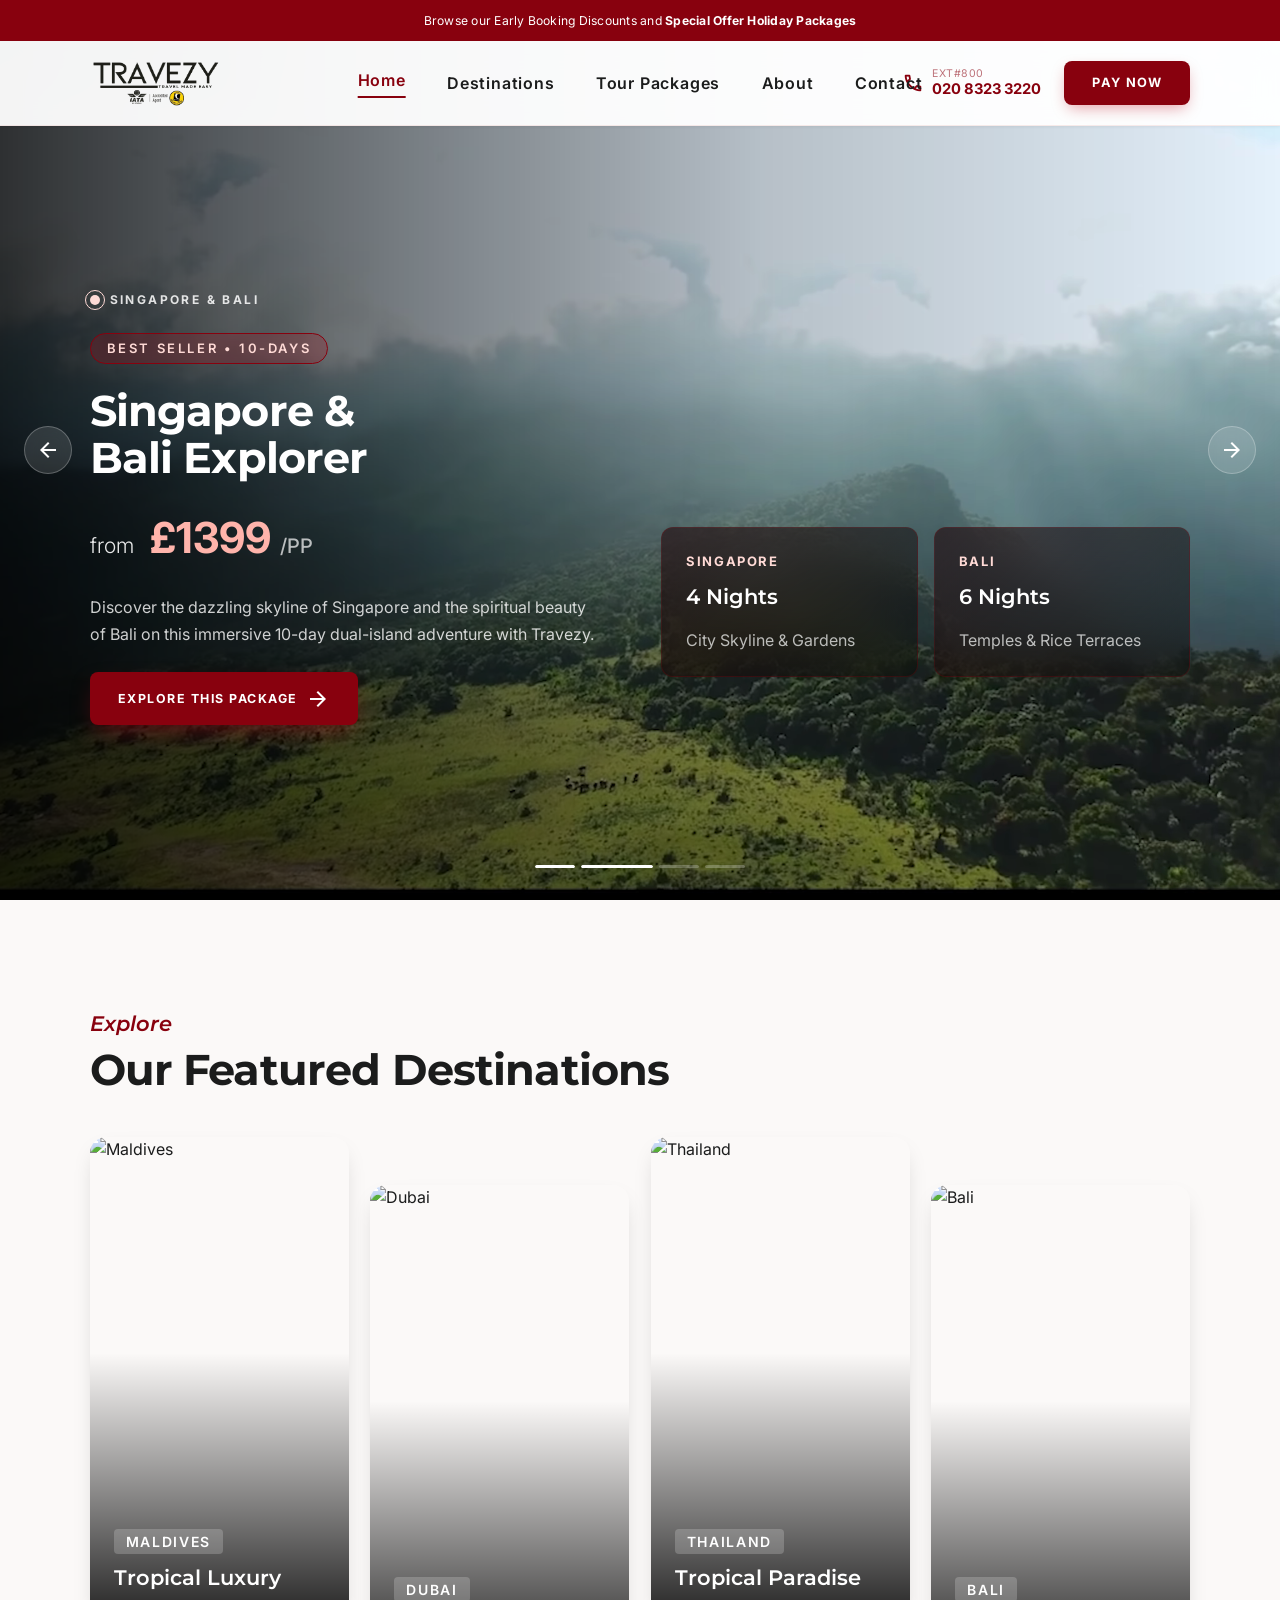
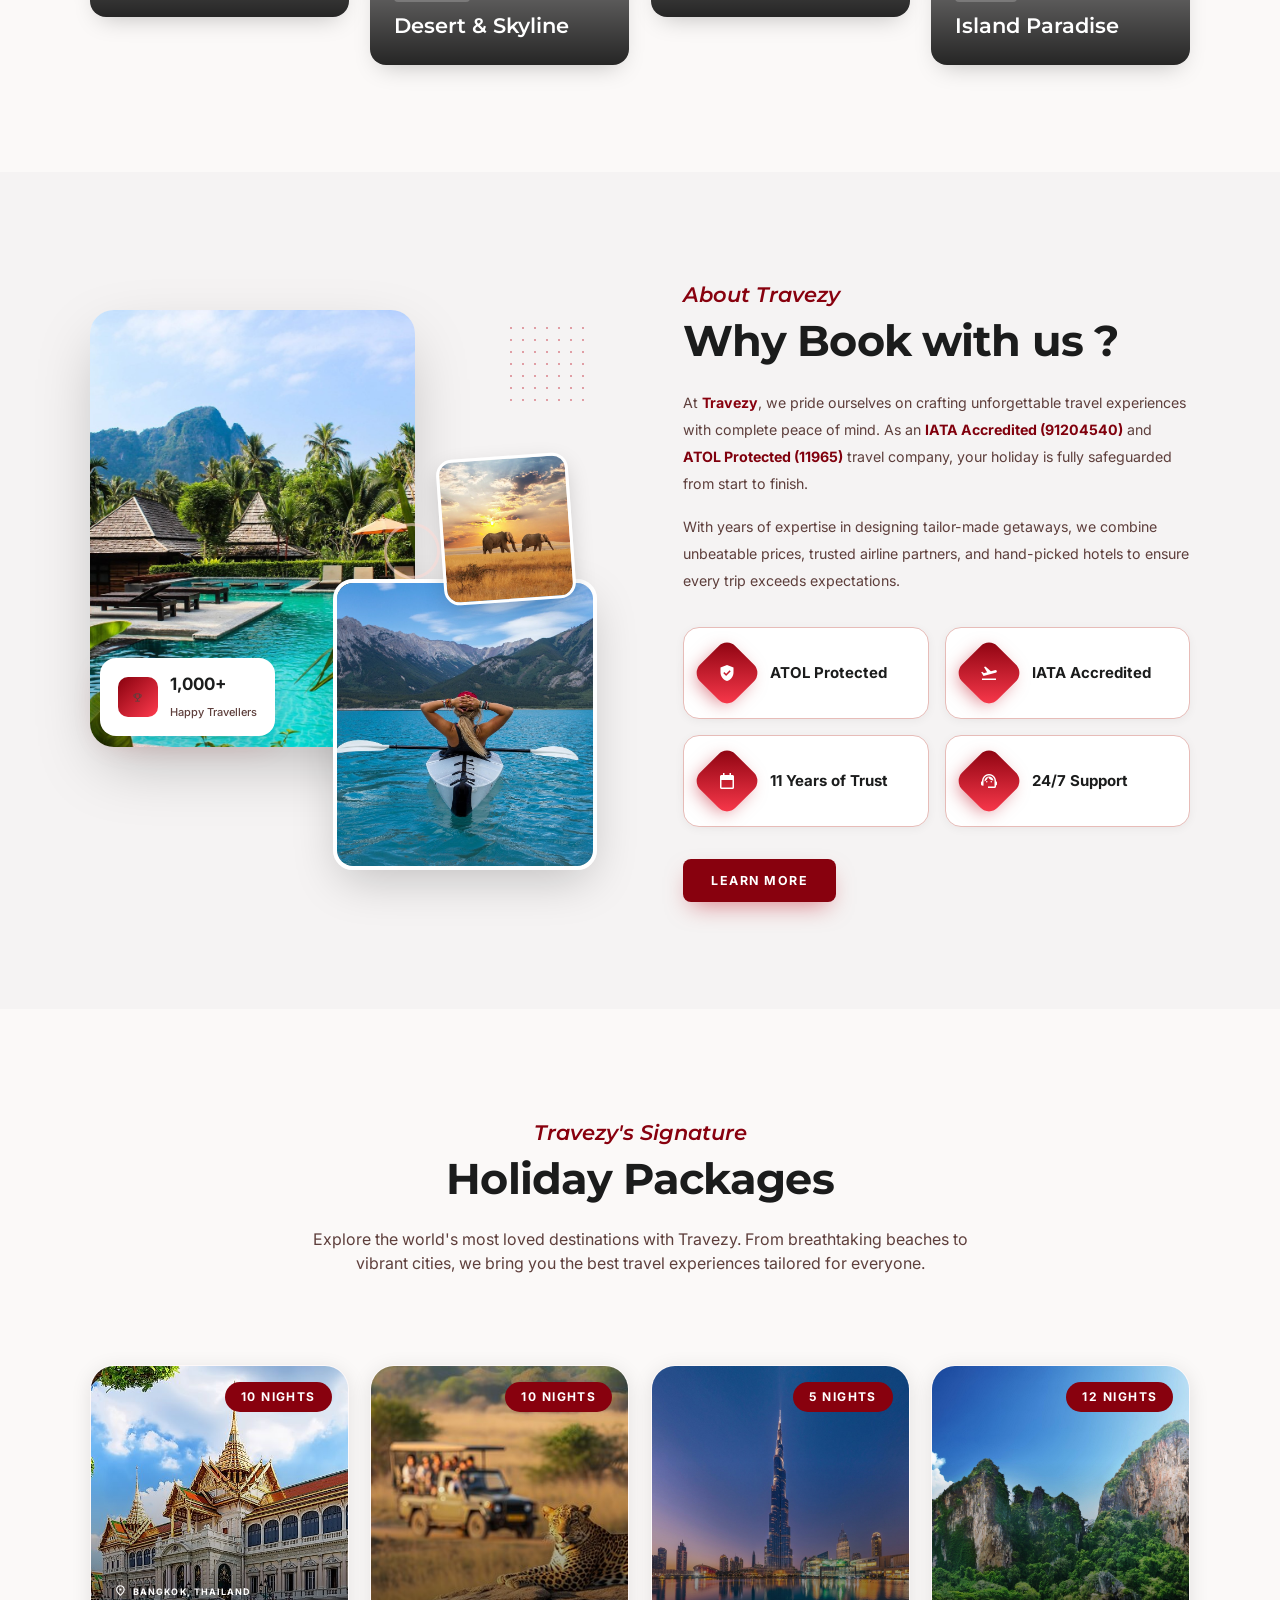
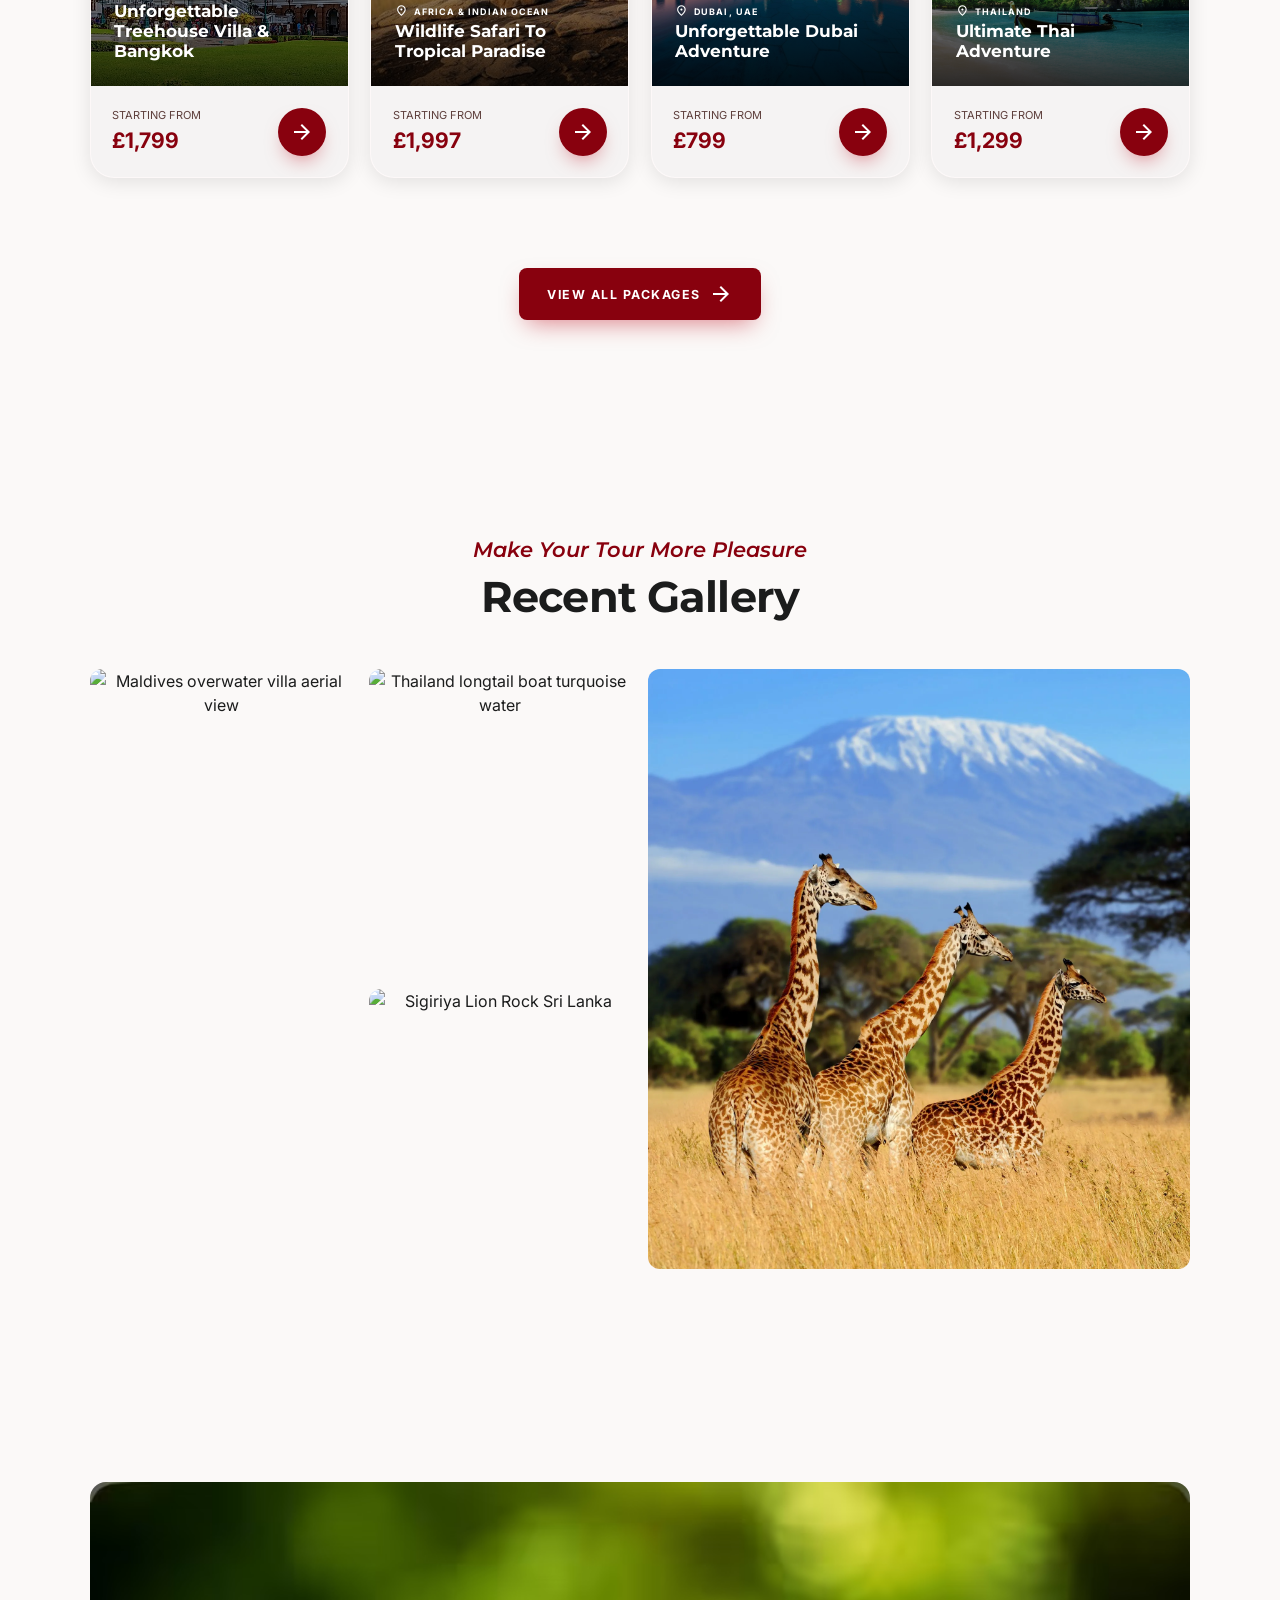
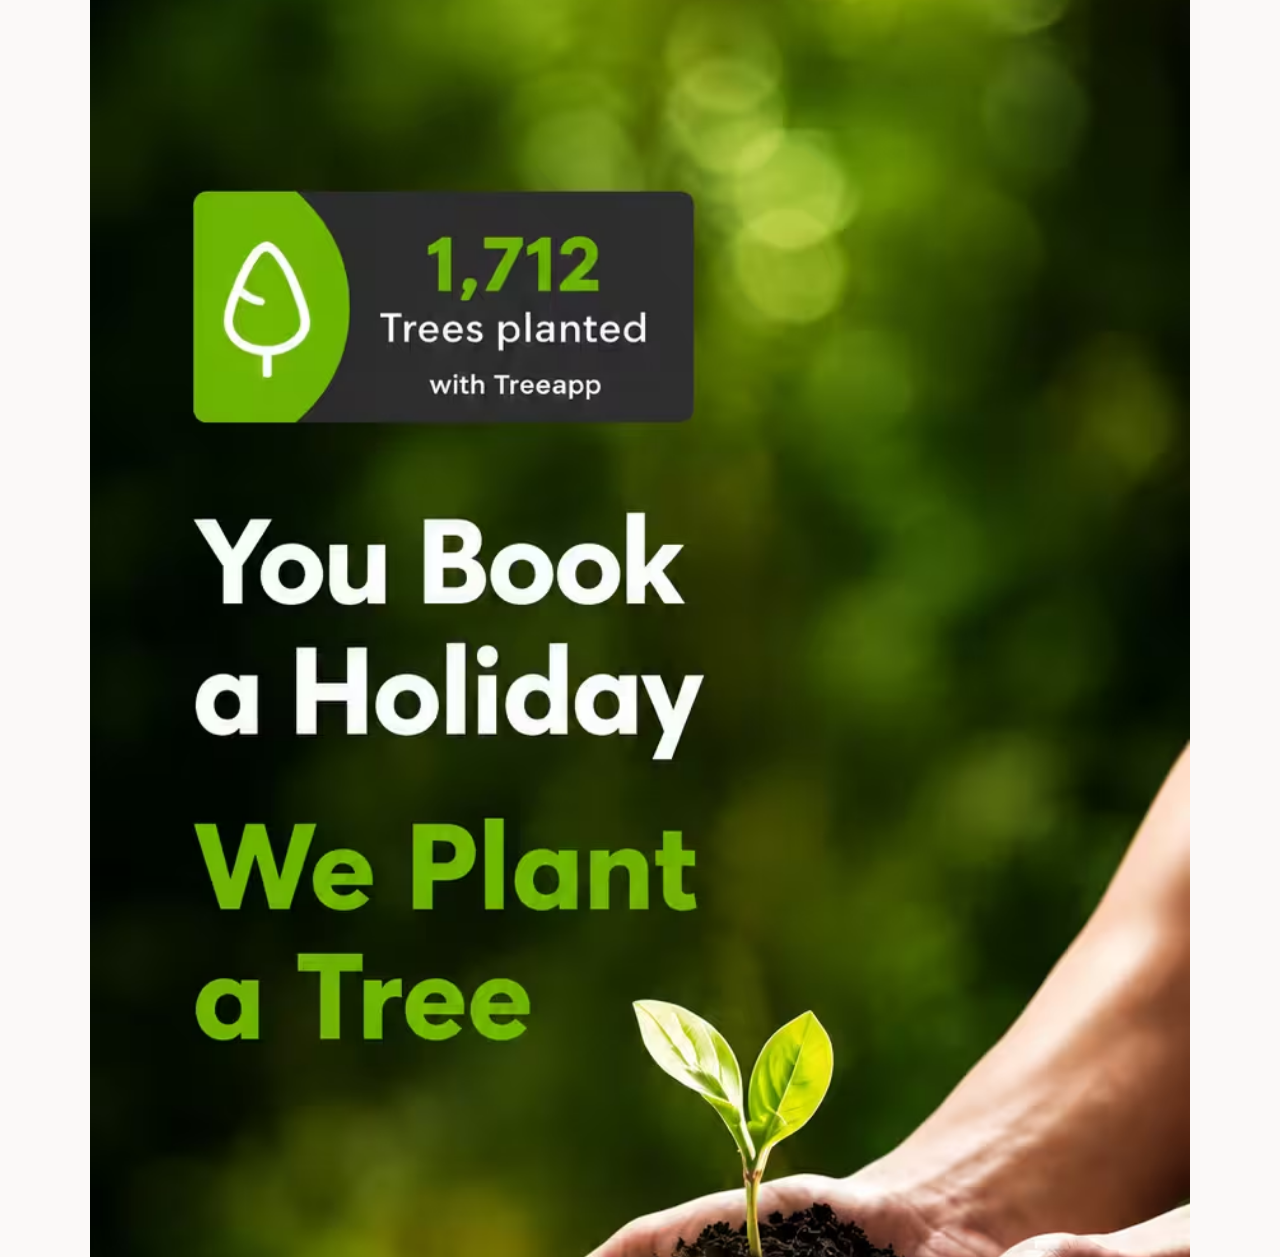
==== commit f0405584: "Pay now Added" ====
--- a/index.html
+++ b/index.html
@@ -29,8 +29,9 @@
         <a href="contact.html">Contact</a>
       </div>
       <a href="tel:+442083233220" class="nav-phone">
-        <span class="material-symbols-outlined">phone_in_talk</span><span class="nav-phone-text"><span class="phone-ext">EXT#800</span>020 8323 3220</span>
+        <span class="material-symbols-outlined">phone</span><span class="nav-phone-text"><span class="phone-ext">EXT#800</span>020 8323 3220</span>
       </a>
+      <a href="contact.html" class="nav-pay">Pay Now</a>
       <button class="burger" aria-label="Menu"><span class="material-symbols-outlined">menu</span></button>
     </div>
   </nav>
--- a/style.css
+++ b/style.css
@@ -198,12 +198,24 @@
   display: none;
   gap: clamp(20px, 3.22vw, 48px);
   align-items: center;
-  margin: 0 auto
+  margin: 0
 }
 
 @media(min-width:768px) {
   .nav-links {
     display: flex
+  }
+}
+
+@media(min-width:1024px) {
+  .nav-links {
+    position: absolute;
+    left: 50%;
+    top: 50%;
+    transform: translate(-50%, -50%)
+  }
+  .nav-phone {
+    margin-left: auto
   }
 }
 
@@ -239,6 +251,12 @@
   color: var(--on-surface)
 }
 
+.nav-phone .material-symbols-outlined {
+  font-size: 22px;
+  width: 22px;
+  height: 22px
+}
+
 .nav-phone-text {
   display: flex;
   flex-direction: column;
@@ -256,6 +274,36 @@
   .nav-phone {
     display: flex
   }
+}
+
+.nav-pay {
+  display: none;
+  align-items: center;
+  background: var(--primary);
+  color: #fff;
+  font-weight: 700;
+  font-size: clamp(12px, 1vw, 15px);
+  letter-spacing: .1em;
+  text-transform: uppercase;
+  padding: 12px 28px;
+  border-radius: 8px;
+  white-space: nowrap;
+  margin-left: clamp(16px, 1.8vw, 32px);
+  box-shadow: 0 6px 16px -4px rgba(187,0,19,.4);
+  transition: background .3s, transform .2s
+}
+
+.nav-pay:hover {
+  background: var(--on-surface);
+  color: #fff
+}
+
+.nav-pay:active {
+  transform: scale(.96)
+}
+
+@media(min-width:768px) {
+  .nav-pay { display: flex }
 }
 
 .burger {
@@ -1893,6 +1941,7 @@
   .burger    { display: flex; align-items: center; justify-content: center; padding: 8px; border-radius: 10px }
   .nav-inner { padding: 18px 5vw }
   .nav-logo  { width: 35vw }
+  .nav-pay   { display: flex; padding: 8px 14px; font-size: 11px; letter-spacing: .07em; box-shadow: none; margin-left: auto; margin-right: 10px }
 
   /* Dropdown panel — floating card */
   nav.menu-open .nav-links {
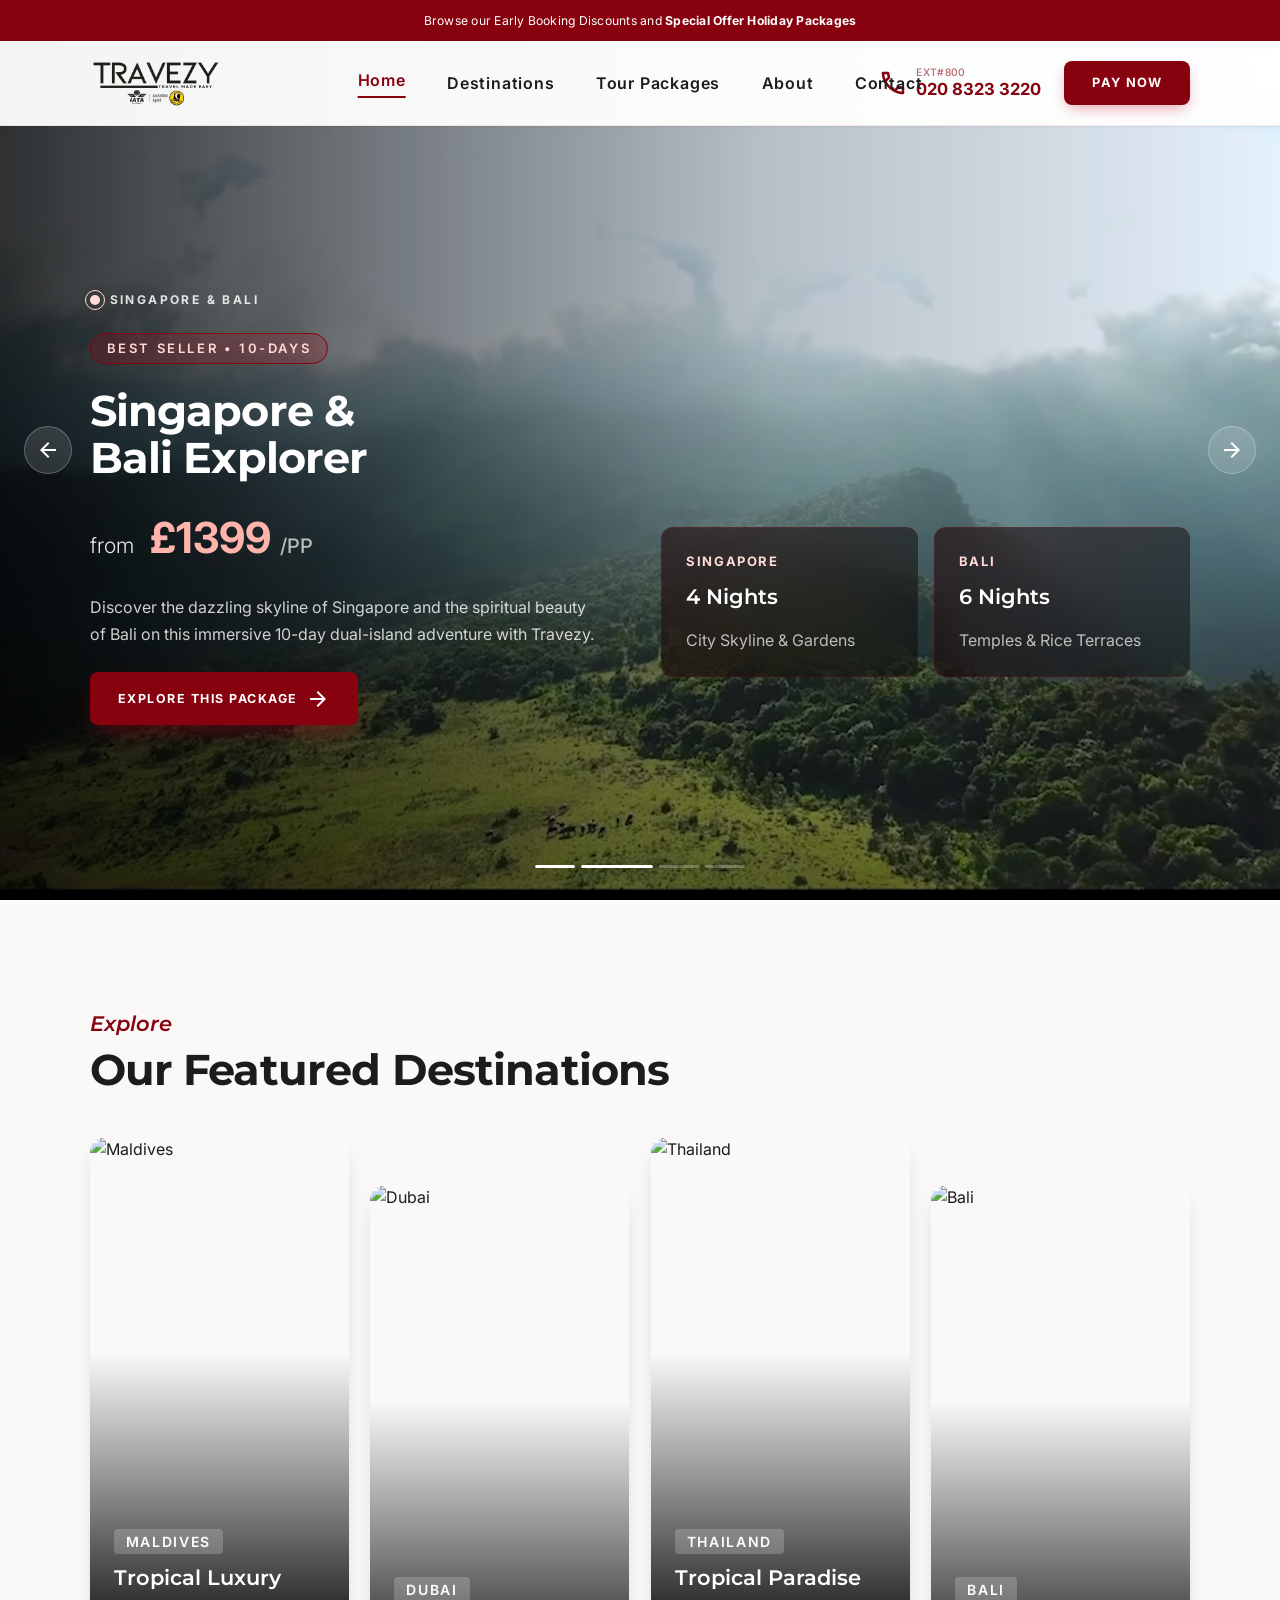
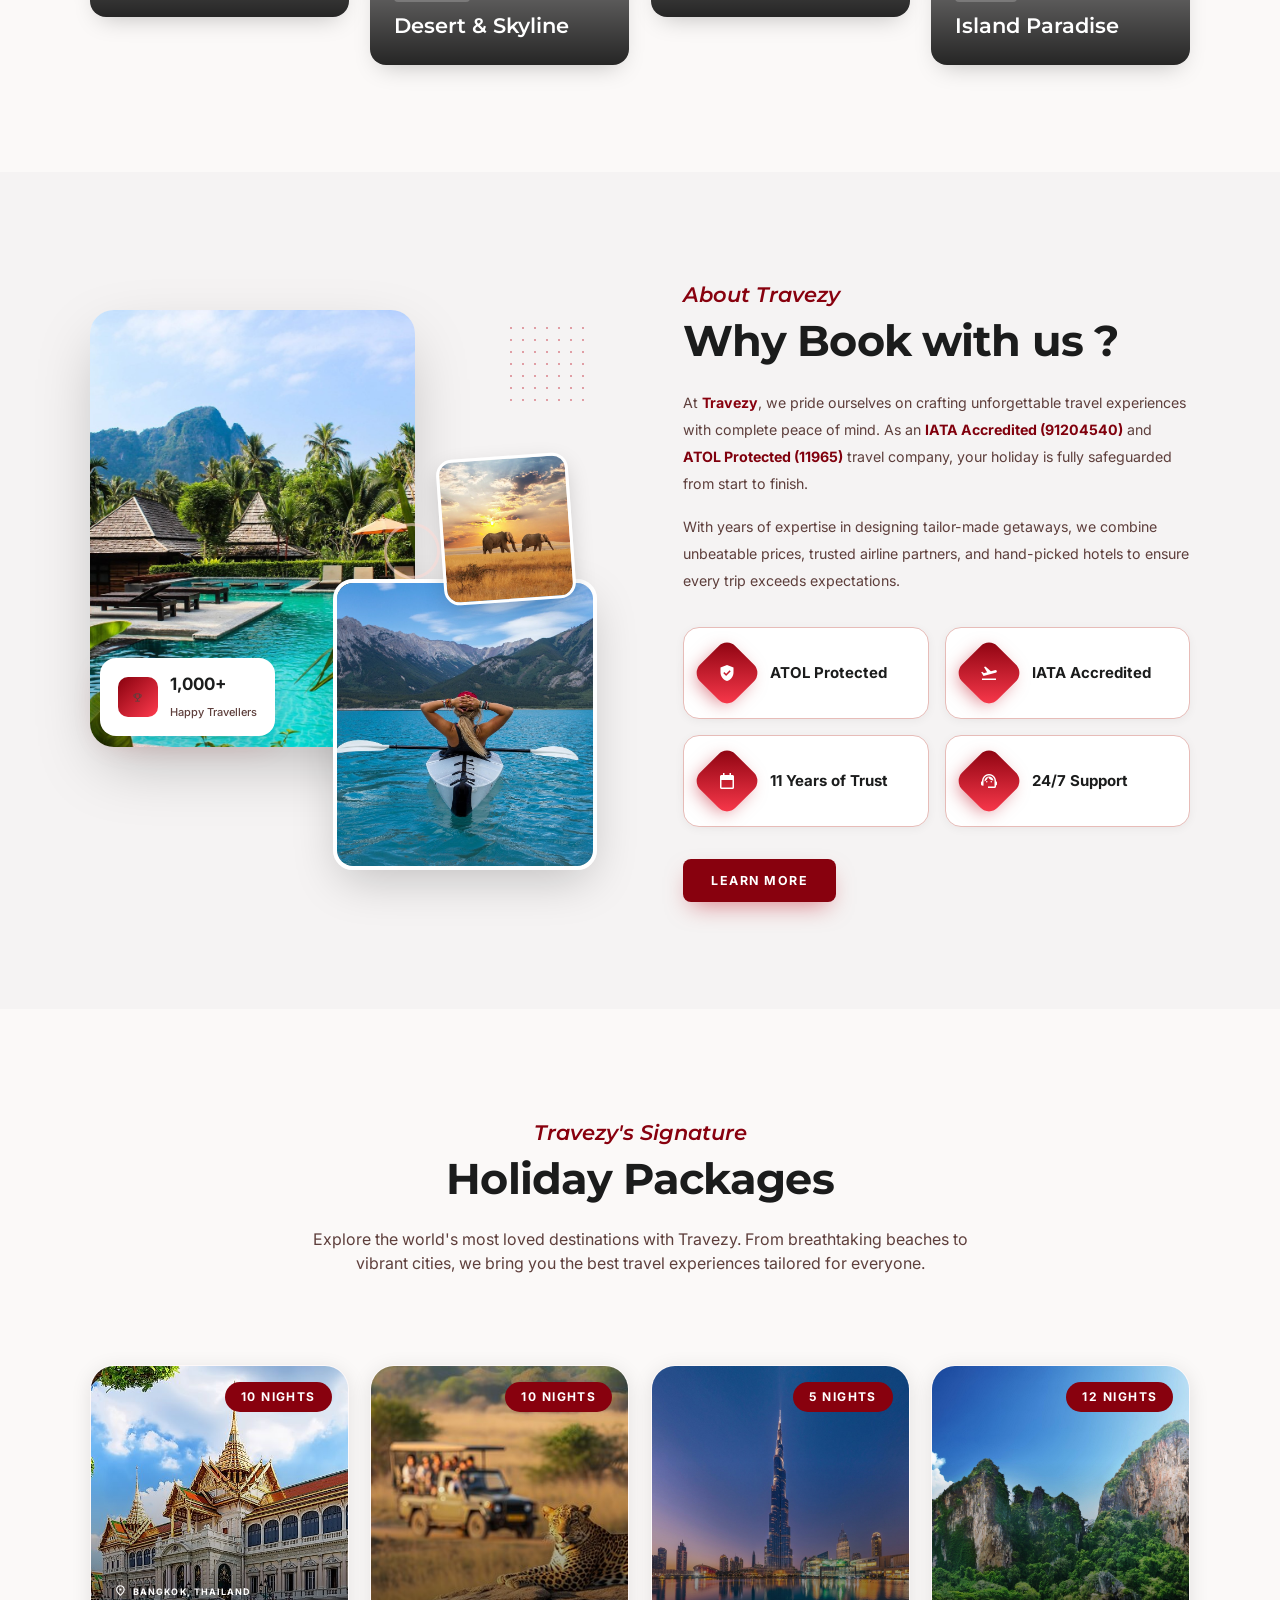
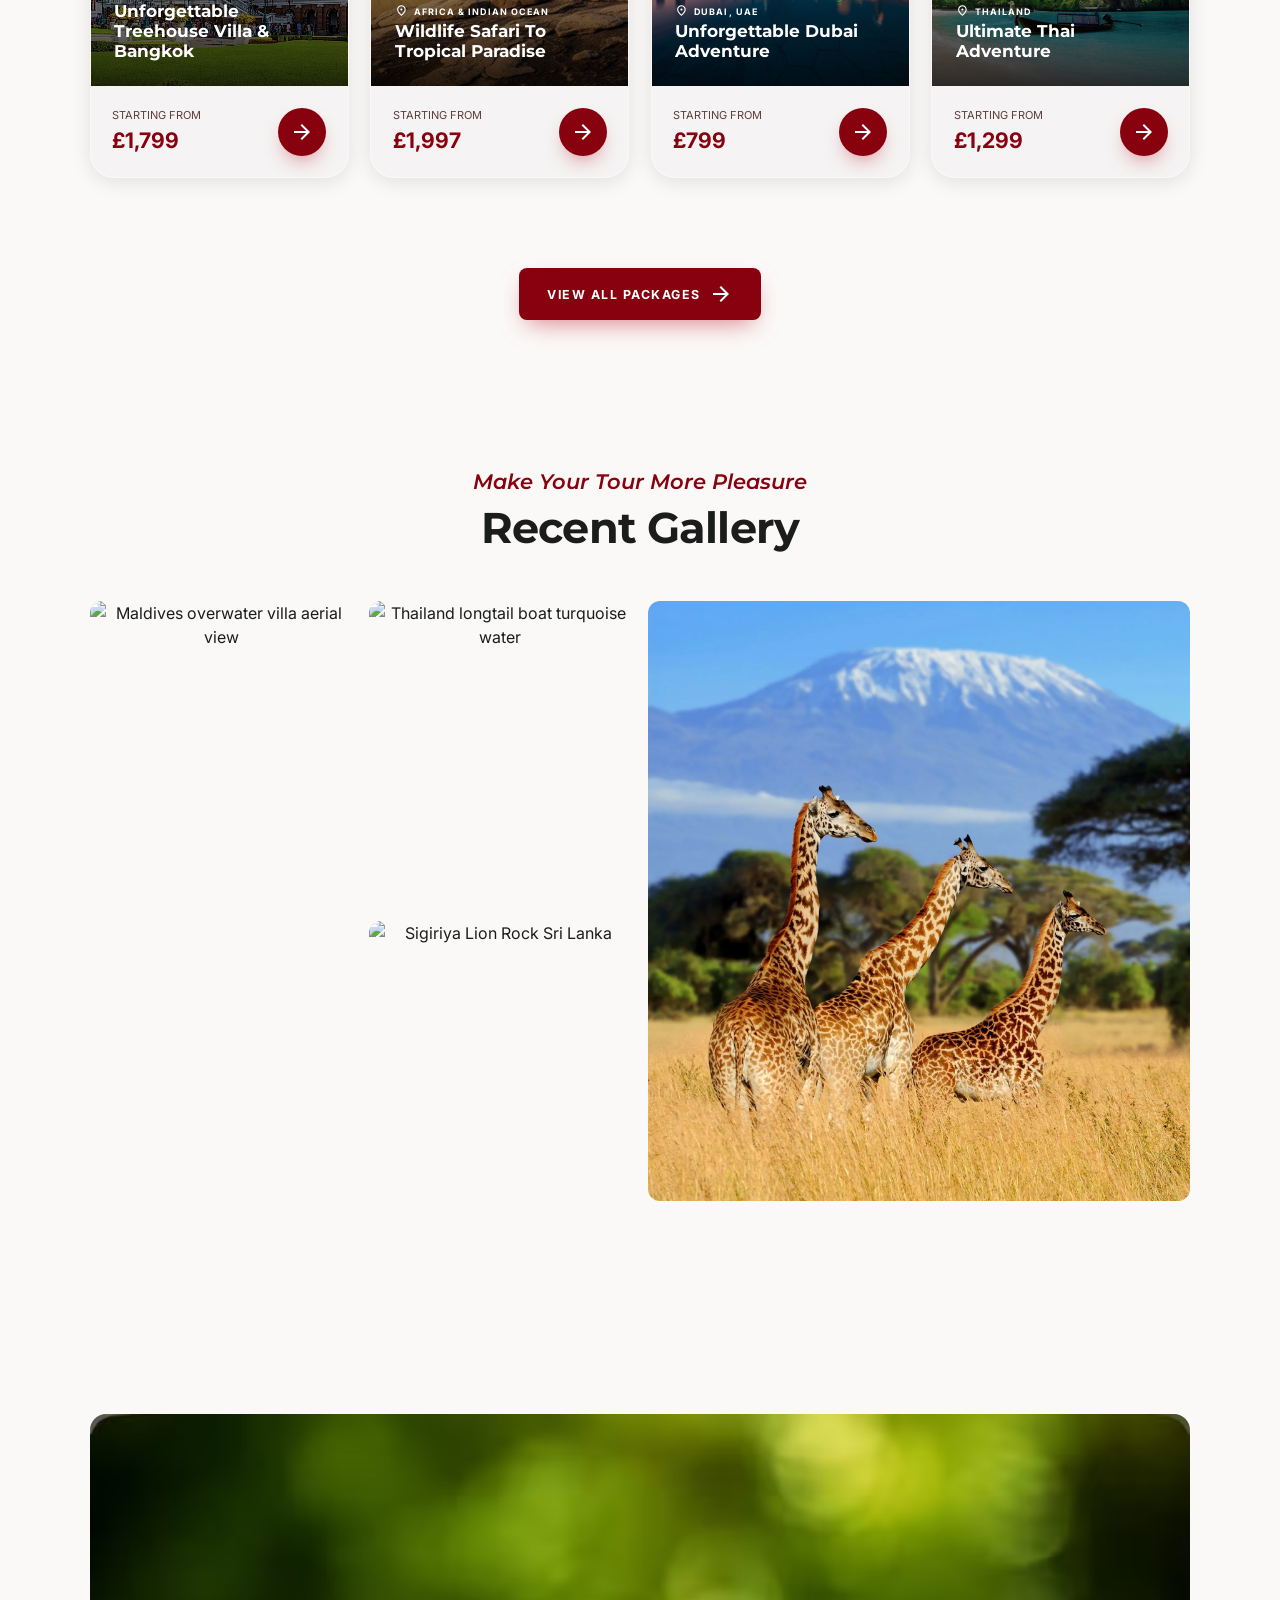
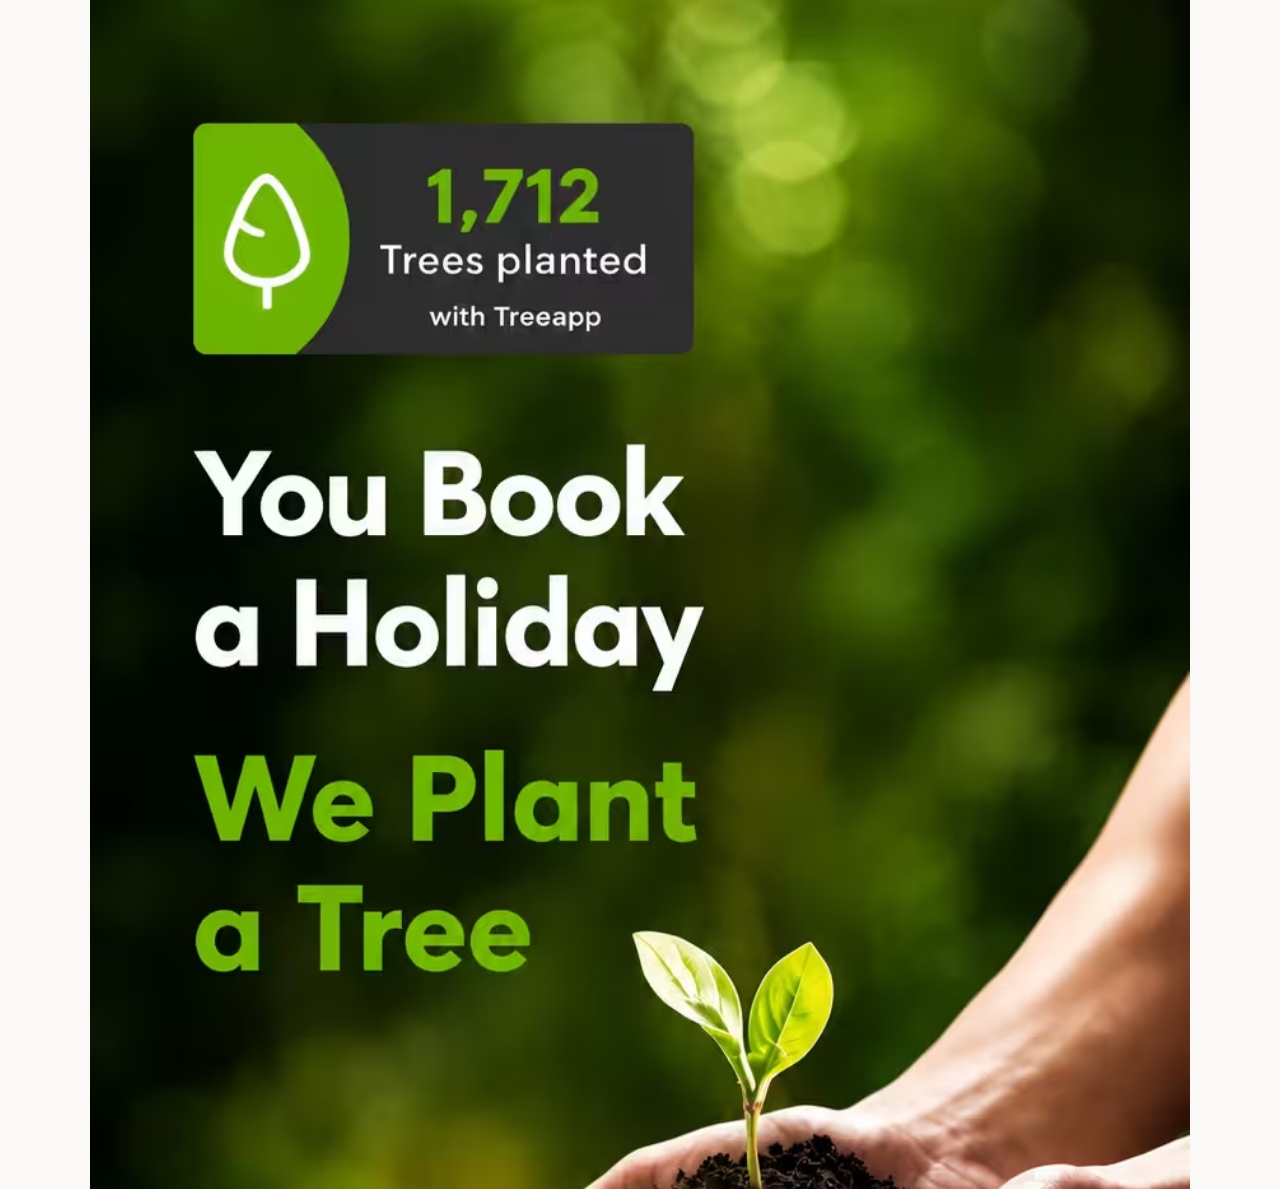
==== commit 87fdd183: "Gallery Extra space removed" ====
--- a/index.html
+++ b/index.html
@@ -339,7 +339,7 @@
 </section>
 
 <!-- GALLERY -->
-<section class="section wrap center">
+<section class="section wrap center less-top-padding">
   <span class="eyebrow">Make Your Tour More Pleasure</span>
   <h2 class="display" style="margin-bottom:48px">Recent Gallery</h2>
   <div class="gal-grid">
--- a/style.css
+++ b/style.css
@@ -241,7 +241,7 @@
   align-items: center;
   gap: 8px;
   font-weight: 700;
-  font-size: 1.15vw;
+  font-size: clamp(14px, 1.3vw, 20px);
   color: var(--primary);
   white-space: nowrap;
   transition: color .3s
@@ -252,22 +252,23 @@
 }
 
 .nav-phone .material-symbols-outlined {
-  font-size: 22px;
-  width: 22px;
-  height: 22px
+  font-size: clamp(30px, 1.8vw, 40px);
+  width: clamp(30px, 2.2vw, 40px);
+  height: clamp(30px, 2.2vw, 40px)
 }
 
 .nav-phone-text {
   display: flex;
   flex-direction: column;
-  line-height: 1.25
+  line-height: 1.2;
+  gap: 2px
 }
 
 .phone-ext {
-  font-size: 0.72em;
-  font-weight: 400;
-  opacity: 0.55;
-  letter-spacing: .04em
+  font-size: 0.62em;
+  font-weight: 500;
+  opacity: 0.6;
+  letter-spacing: .03em
 }
 
 @media(min-width:768px) {
@@ -1320,6 +1321,11 @@
   to {
     transform: translateX(-50%)
   }
+}
+
+
+.less-top-padding{
+  padding-top: 3vw !important;
 }
 
 /* FOOTER */
@@ -2109,6 +2115,11 @@
 /* ---- 768–1023px: tablet ---- */
 @media (min-width: 768px) and (max-width: 1023px) {
 
+  /* Nav: compact phone + pay so they fit beside the burger */
+  .nav-phone { font-size: 12px; gap: 8px }
+  .nav-phone .material-symbols-outlined { font-size: 22px; width: 22px; height: 22px }
+  .nav-pay   { padding: 9px 16px; font-size: 11px; margin-left: 10px }
+
   /* Mosaic — smaller but keep absolute layout */
   .mosaic { height: 460px }
 
@@ -2120,4 +2131,15 @@
 
   /* CTA banner */
   .cta-banner { padding: 56px 40px }
+}
+
+/* ---- 1024–1279px: small desktop — prevent nav overlap ---- */
+@media (min-width: 1024px) and (max-width: 1279px) {
+  .nav-inner  { padding: 1vw 3vw }
+  .nav-logo   { width: 9vw }
+  .nav-links  { gap: 1.6vw }
+  .nav-links a { font-size: clamp(11px, 1.1vw, 13px) }
+  .nav-phone  { font-size: clamp(11px, 1vw, 13px); gap: 8px }
+  .nav-phone .material-symbols-outlined { font-size: 24px; width: 24px; height: 24px }
+  .nav-pay    { padding: 9px 16px; font-size: 11px; margin-left: 12px }
 }
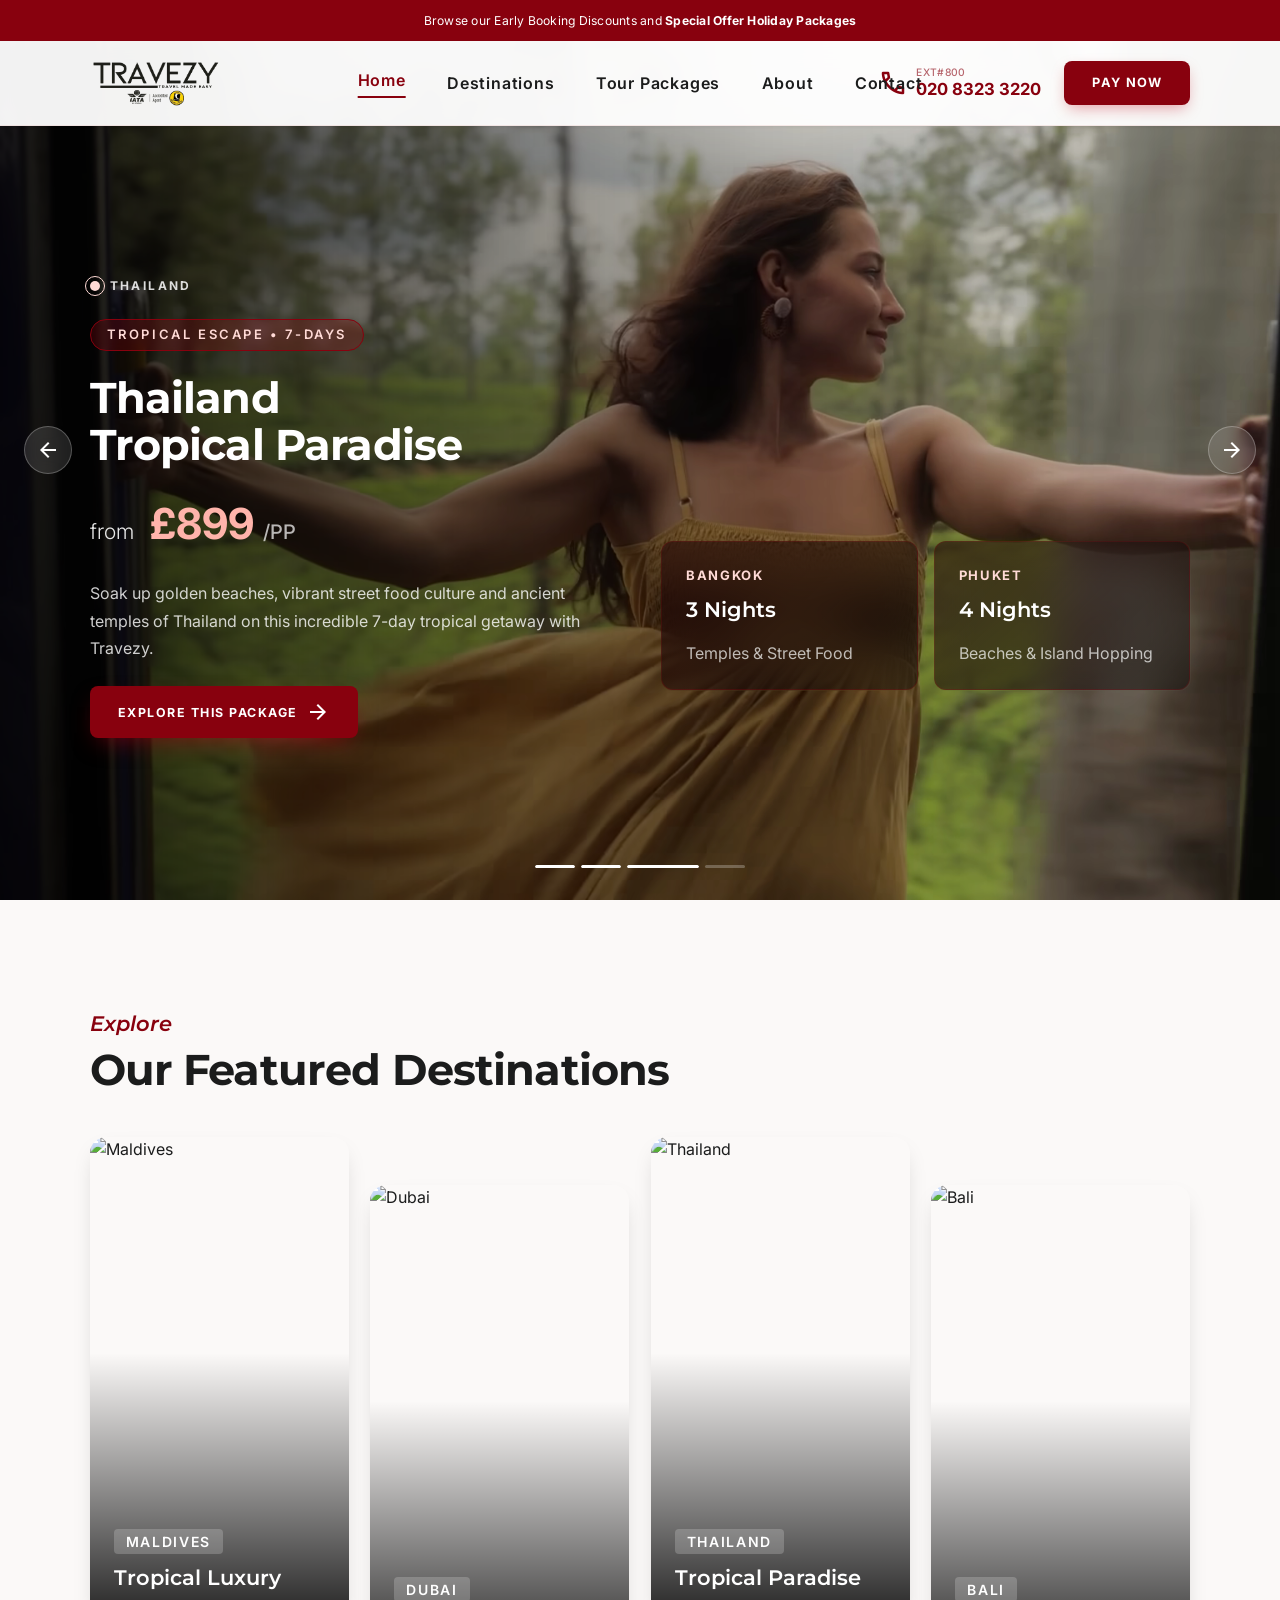
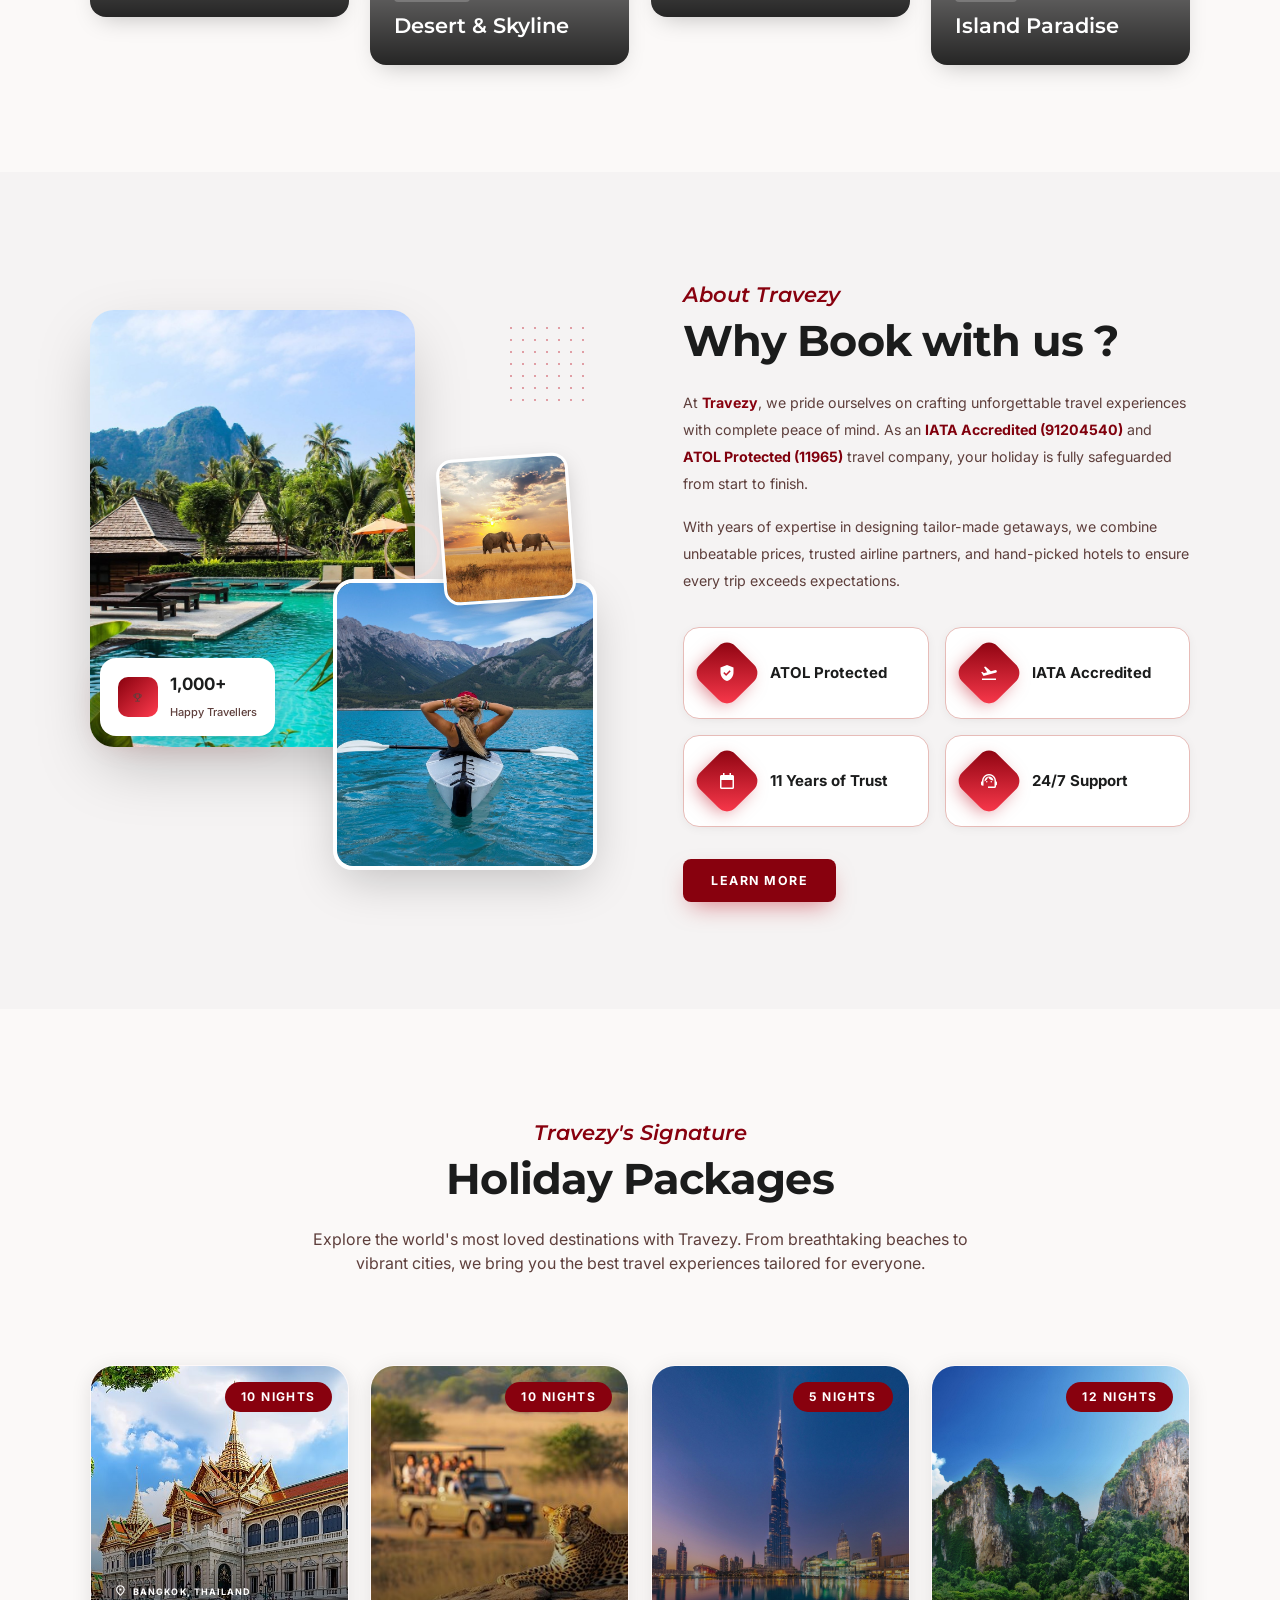
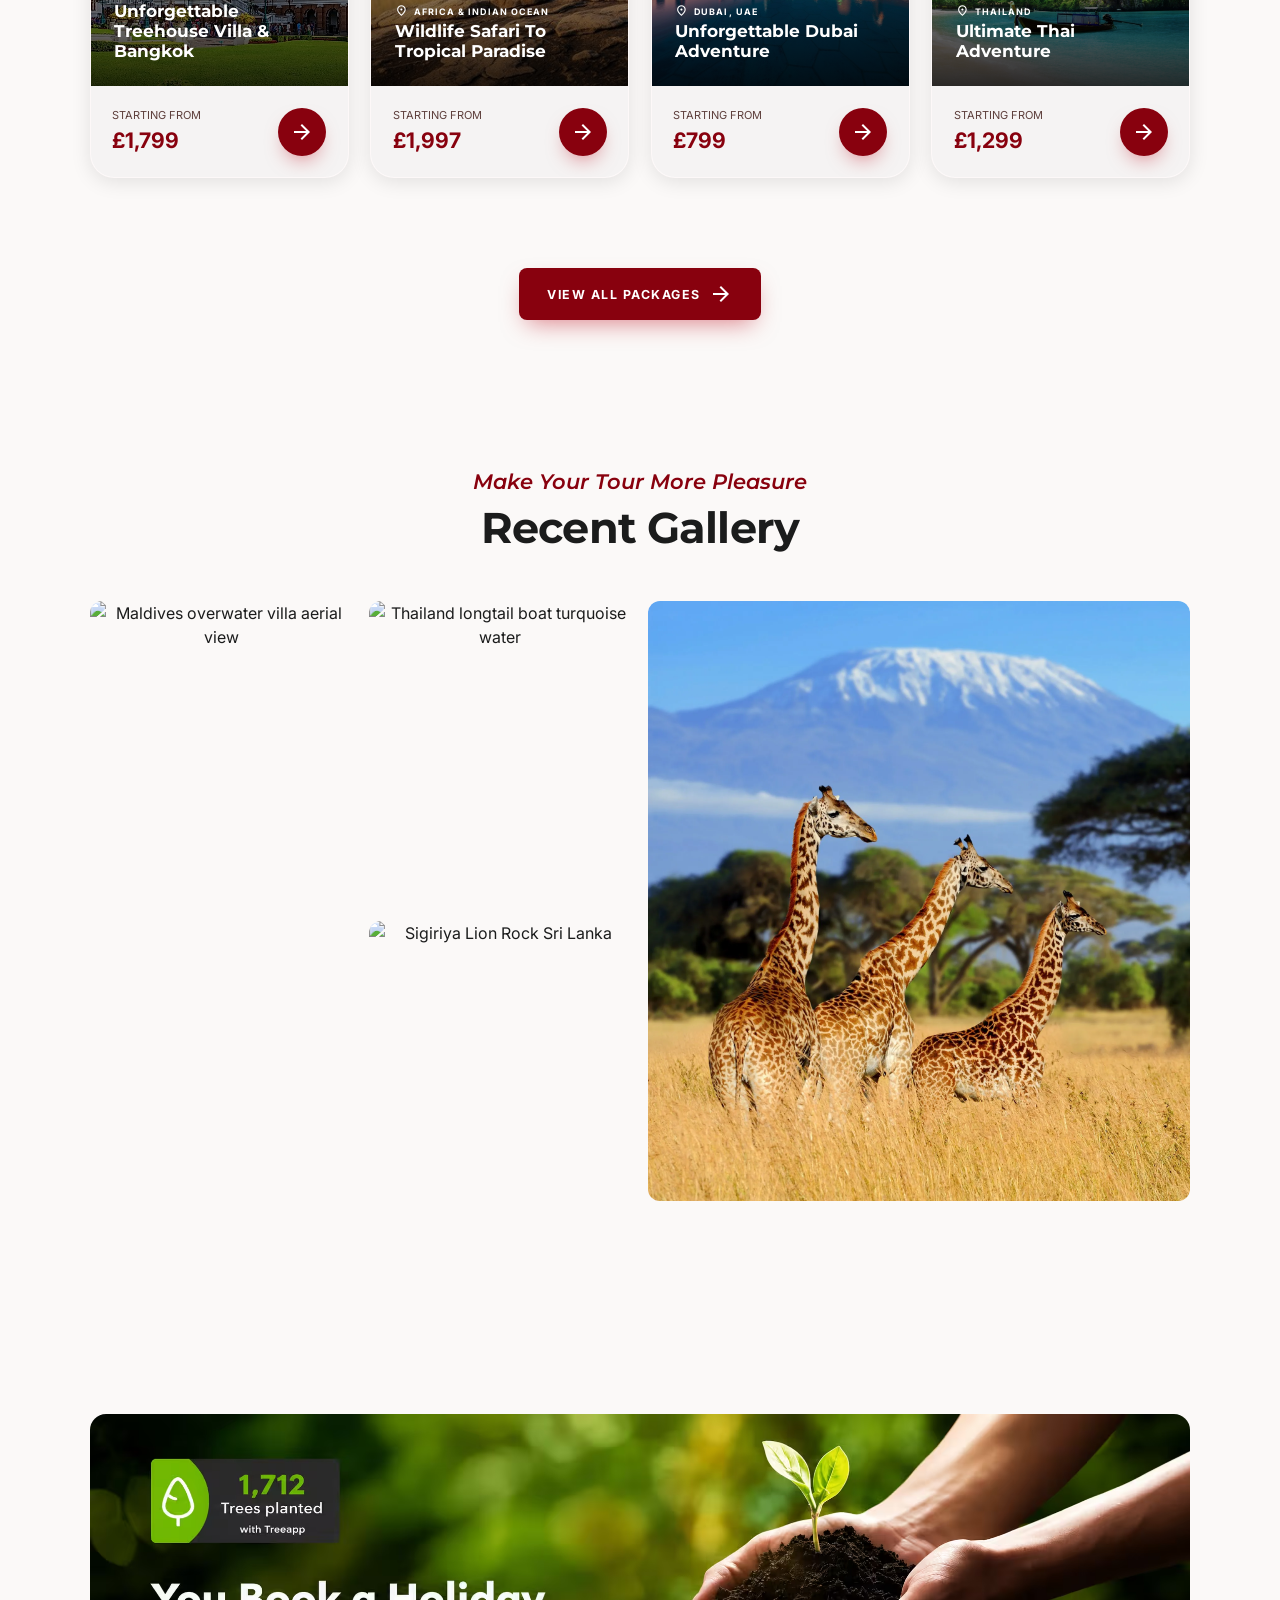
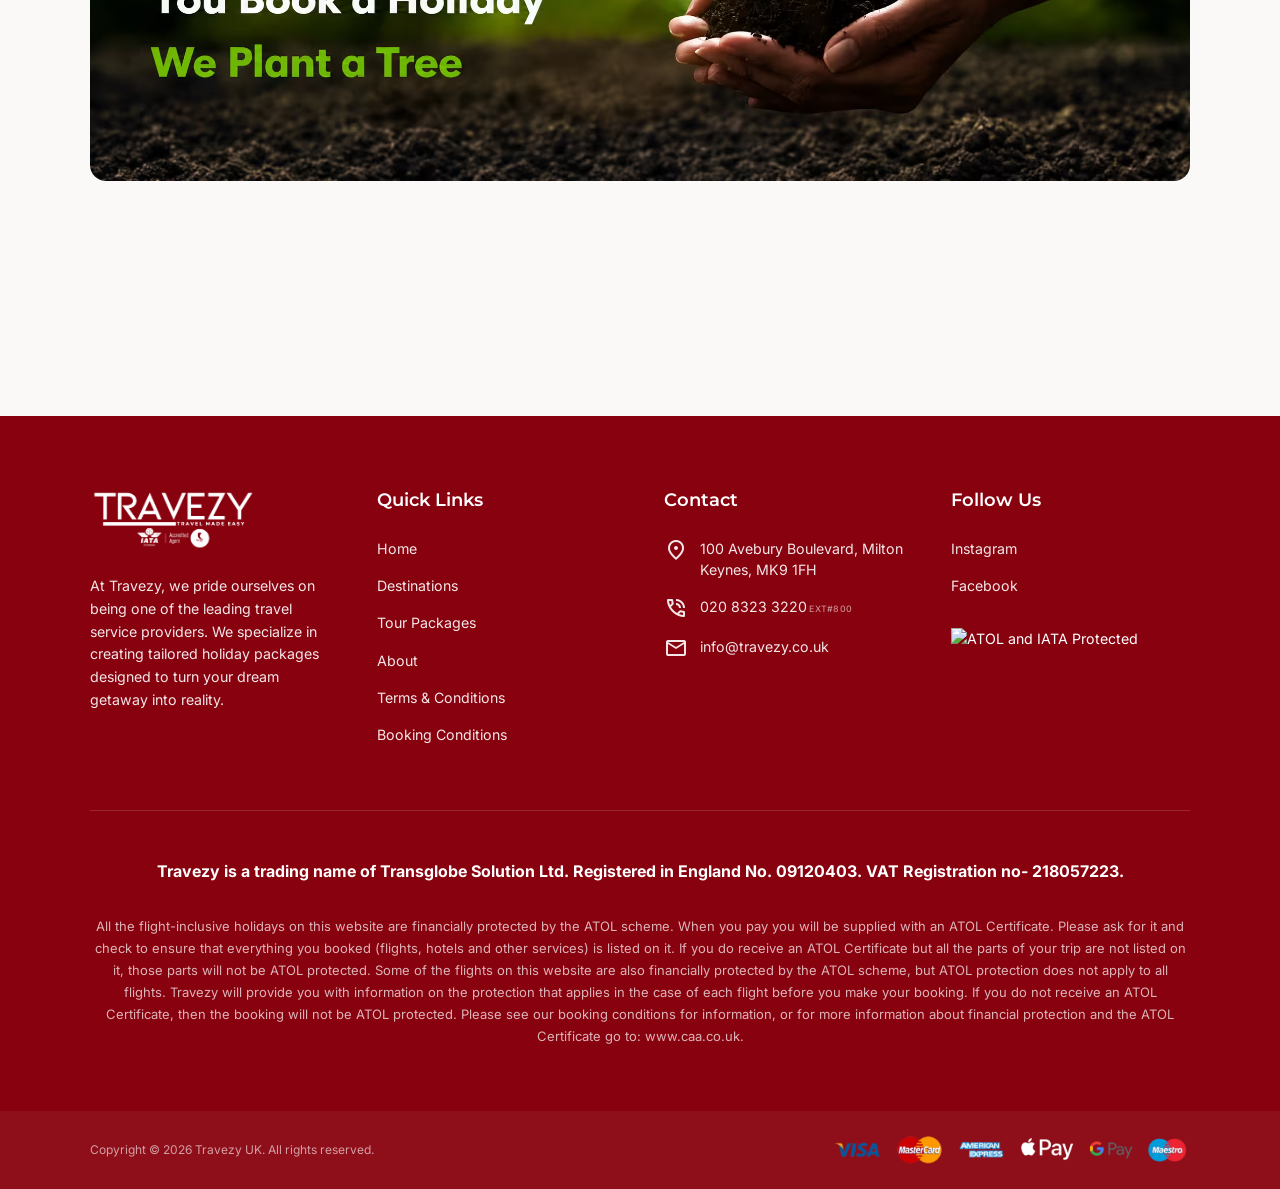
==== commit 56b03eda: "Optimized to Maximum" ====
--- a/index.html
+++ b/index.html
@@ -4,10 +4,19 @@
 <meta charset="utf-8">
 <meta name="viewport" content="width=device-width, initial-scale=1.0">
 <title>Travezy | Travel Made Easy</title>
+<!-- DNS prefetch for external image hosts -->
+<link rel="dns-prefetch" href="https://images.pexels.com">
+<link rel="dns-prefetch" href="https://travezy.co.uk">
+<link rel="dns-prefetch" href="https://lh3.googleusercontent.com">
+<!-- Font preconnect -->
 <link rel="preconnect" href="https://fonts.googleapis.com">
 <link rel="preconnect" href="https://fonts.gstatic.com" crossorigin>
+<!-- Preload critical above-fold asset -->
+<link rel="preload" as="image" href="/Images/Travezy-Logo-Black.png">
+<!-- Text fonts -->
 <link href="https://fonts.googleapis.com/css2?family=Montserrat:wght@400;600;700&family=Inter:wght@300;400;500;600;700&display=swap" rel="stylesheet">
-<link href="https://fonts.googleapis.com/css2?family=Material+Symbols+Outlined:opsz,wght,FILL,GRAD@20..48,100..700,0..1,-50..200&display=block" rel="stylesheet">
+<!-- Icons: display=swap so page renders immediately; narrowed axes reduce file size -->
+<link href="https://fonts.googleapis.com/css2?family=Material+Symbols+Outlined:opsz,wght,FILL,GRAD@24,400,0..1,0&display=swap" rel="stylesheet">
 <link rel="stylesheet" href="style.css">
 <link rel="icon" type="image/x-icon" href="/Favicon.png">
 </head>
@@ -201,25 +210,25 @@
   <div class="dest-grid">
 
     <div class="dest">
-      <img src="https://travezy.co.uk/wp-content/uploads/2023/11/Gili-Lankanfushi_Spa_1.webp" alt="Maldives">
+      <img src="https://travezy.co.uk/wp-content/uploads/2023/11/Gili-Lankanfushi_Spa_1.webp" alt="Maldives" loading="lazy">
       <div class="overlay"></div>
       <div class="label"><span class="tag">Maldives</span><h3 class="title">Tropical Luxury</h3></div>
       <div class="arrow"><span class="material-symbols-outlined">arrow_forward</span></div>
     </div>
     <div class="dest offset">
-      <img src="https://travezy.co.uk/wp-content/uploads/2023/11/iStock-512277914.webp" alt="Dubai">
+      <img src="https://travezy.co.uk/wp-content/uploads/2023/11/iStock-512277914.webp" alt="Dubai" loading="lazy">
       <div class="overlay"></div>
       <div class="label"><span class="tag">Dubai</span><h3 class="title">Desert &amp; Skyline</h3></div>
       <div class="arrow"><span class="material-symbols-outlined">arrow_forward</span></div>
     </div>
     <div class="dest">
-      <img src="https://travezy.co.uk/wp-content/uploads/2023/06/347248224_1001940877467145_2917459090260689120_n.jpg" alt="Thailand">
+      <img src="https://travezy.co.uk/wp-content/uploads/2023/06/347248224_1001940877467145_2917459090260689120_n.jpg" alt="Thailand" loading="lazy">
       <div class="overlay"></div>
       <div class="label"><span class="tag">Thailand</span><h3 class="title">Tropical Paradise</h3></div>
       <div class="arrow"><span class="material-symbols-outlined">arrow_forward</span></div>
     </div>
     <div class="dest offset">
-      <img src="https://travezy.co.uk/wp-content/uploads/2023/10/pool.webp" alt="Bali">
+      <img src="https://travezy.co.uk/wp-content/uploads/2023/10/pool.webp" alt="Bali" loading="lazy">
       <div class="overlay"></div>
       <div class="label"><span class="tag">Bali</span><h3 class="title">Island Paradise</h3></div>
       <div class="arrow"><span class="material-symbols-outlined">arrow_forward</span></div>
@@ -232,13 +241,13 @@
   <div class="about-inner wrap">
     <div class="mosaic">
       <div class="mos-a">
-        <img src="/Images/3.jpg">
+        <img src="/Images/3.jpg" loading="lazy">
       </div>
       <div class="mos-b">
-        <img src="/Images/1.jpg" alt="Kayaking">
+        <img src="/Images/1.jpg" alt="Kayaking" loading="lazy">
       </div>
       <div class="mos-c">
-        <img src="/Images/2.webp" alt="Travel Memories">
+        <img src="/Images/2.webp" alt="Travel Memories" loading="lazy">
       </div>
       <div class="mos-badge">
         <div class="mos-badge-ic"><span class="material-symbols-outlined">emoji_events</span></div>
@@ -274,7 +283,7 @@
     
     <div class="pkg">
       <div class="pkg-img">
-        <img src="/Images/Tour-Packages/bangkok-3.jpg" alt="Treehouse Villa &amp; Bangkok">
+        <img src="/Images/Tour-Packages/bangkok-3.jpg" alt="Treehouse Villa &amp; Bangkok" loading="lazy">
         <div class="nights-badge">10 Nights</div>
         <div class="pkg-grad"></div>
         <div class="pkg-cap">
@@ -289,7 +298,7 @@
     </div>
     <div class="pkg">
       <div class="pkg-img">
-        <img src="/Images/Tour-Packages/Safari.jpg" alt="Wildlife Safari To Tropical Paradise">
+        <img src="/Images/Tour-Packages/Safari.jpg" alt="Wildlife Safari To Tropical Paradise" loading="lazy">
         <div class="nights-badge">10 Nights</div>
         <div class="pkg-grad"></div>
         <div class="pkg-cap">
@@ -304,7 +313,7 @@
     </div>
     <div class="pkg">
       <div class="pkg-img">
-        <img src="/Images/Tour-Packages/Dubai-3.jpg" alt="Unforgettable Dubai Adventure">
+        <img src="/Images/Tour-Packages/Dubai-3.jpg" alt="Unforgettable Dubai Adventure" loading="lazy">
         <div class="nights-badge">5 Nights</div>
         <div class="pkg-grad"></div>
         <div class="pkg-cap">
@@ -319,7 +328,7 @@
     </div>
     <div class="pkg">
       <div class="pkg-img">
-        <img src="/Images/Tour-Packages/Thai.jpg" alt="Ultimate Thai Adventure">
+        <img src="/Images/Tour-Packages/Thai.jpg" alt="Ultimate Thai Adventure" loading="lazy">
         <div class="nights-badge">12 Nights</div>
         <div class="pkg-grad"></div>
         <div class="pkg-cap">
@@ -343,10 +352,10 @@
   <span class="eyebrow">Make Your Tour More Pleasure</span>
   <h2 class="display" style="margin-bottom:48px">Recent Gallery</h2>
   <div class="gal-grid">
-    <div class="gal-item gal-tall"><img src="https://images.pexels.com/photos/9482140/pexels-photo-9482140.jpeg?auto=compress&cs=tinysrgb&w=600&h=900&fit=crop" alt="Maldives overwater villa aerial view"></div>
-    <div class="gal-item"><img src="https://images.pexels.com/photos/3334821/pexels-photo-3334821.jpeg?auto=compress&cs=tinysrgb&w=800&h=600&fit=crop" alt="Thailand longtail boat turquoise water"></div>
-    <div class="gal-item gal-big pos-left"><img src="/Images/safari-tours-africa-scaled.webp" alt="Bali rice terraces aerial"></div>
-    <div class="gal-item"><img src="https://images.pexels.com/photos/13391116/pexels-photo-13391116.jpeg?auto=compress&cs=tinysrgb&w=800&h=600&fit=crop" alt="Sigiriya Lion Rock Sri Lanka"></div>
+    <div class="gal-item gal-tall"><img src="https://images.pexels.com/photos/9482140/pexels-photo-9482140.jpeg?auto=compress&cs=tinysrgb&w=600&h=900&fit=crop" alt="Maldives overwater villa aerial view" loading="lazy"></div>
+    <div class="gal-item"><img src="https://images.pexels.com/photos/3334821/pexels-photo-3334821.jpeg?auto=compress&cs=tinysrgb&w=800&h=600&fit=crop" alt="Thailand longtail boat turquoise water" loading="lazy"></div>
+    <div class="gal-item gal-big pos-left"><img src="/Images/safari-tours-africa-scaled.webp" alt="Bali rice terraces aerial" loading="lazy"></div>
+    <div class="gal-item"><img src="https://images.pexels.com/photos/13391116/pexels-photo-13391116.jpeg?auto=compress&cs=tinysrgb&w=800&h=600&fit=crop" alt="Sigiriya Lion Rock Sri Lanka" loading="lazy"></div>
   </div>
   <!-- <div class="center-btn">
     <button class="btn">View All Packages <span class="material-symbols-outlined">arrow_forward</span></button>
@@ -376,7 +385,7 @@
   <div class="wrap">
     <picture class="plant-pic">
       <source media="(max-width: 767px)" srcset="/Images/Plant-Mobile.avif" type="image/avif">
-      <img src="/Images/Plant.avif" alt="Plant a Tree" style="width:100%;height:auto;display:block;border-radius:16px; margin-bottom: 10vw;">
+      <img src="/Images/Plant.avif" alt="Plant a Tree" loading="lazy" style="width:100%;height:auto;display:block;border-radius:16px; margin-bottom: 10vw;">
     </picture>
   </div>
 </section>
@@ -386,7 +395,7 @@
   <div class="wrap">
     <div class="foot-grid">
       <div class="foot-col">
-        <img class="foot-logo" src="/Travezy.webp" alt="Travezy">
+        <img class="foot-logo" src="/Travezy.webp" alt="Travezy" loading="lazy">
         <p>At Travezy, we pride ourselves on being one of the leading travel service providers. We specialize in creating tailored holiday packages designed to turn your dream getaway into reality.</p>
       </div>
       <div class="foot-col">
@@ -413,7 +422,7 @@
         <ul style="margin-bottom:32px">
           <li><a href="#">Instagram</a></li><li><a href="#">Facebook</a></li>
         </ul>
-        <img class="badge-img" src="https://lh3.googleusercontent.com/aida-public/[base64]" alt="ATOL and IATA Protected">
+        <img class="badge-img" src="https://lh3.googleusercontent.com/aida-public/[base64]" alt="ATOL and IATA Protected" loading="lazy">
       </div>
     </div>
     <div class="legal">
@@ -424,7 +433,7 @@
   <div class="botbar">
     <div class="wrap botbar-in">
       <p>Copyright &copy; 2026 Travezy UK. All rights reserved.</p>
-      <img src="/Images/Payments.webp" alt="Accepted payment methods" style="height:auto;width:28vw;display:block">
+      <img src="/Images/Payments.webp" alt="Accepted payment methods" loading="lazy" style="height:auto;width:28vw;display:block">
     </div>
   </div>
 </footer>
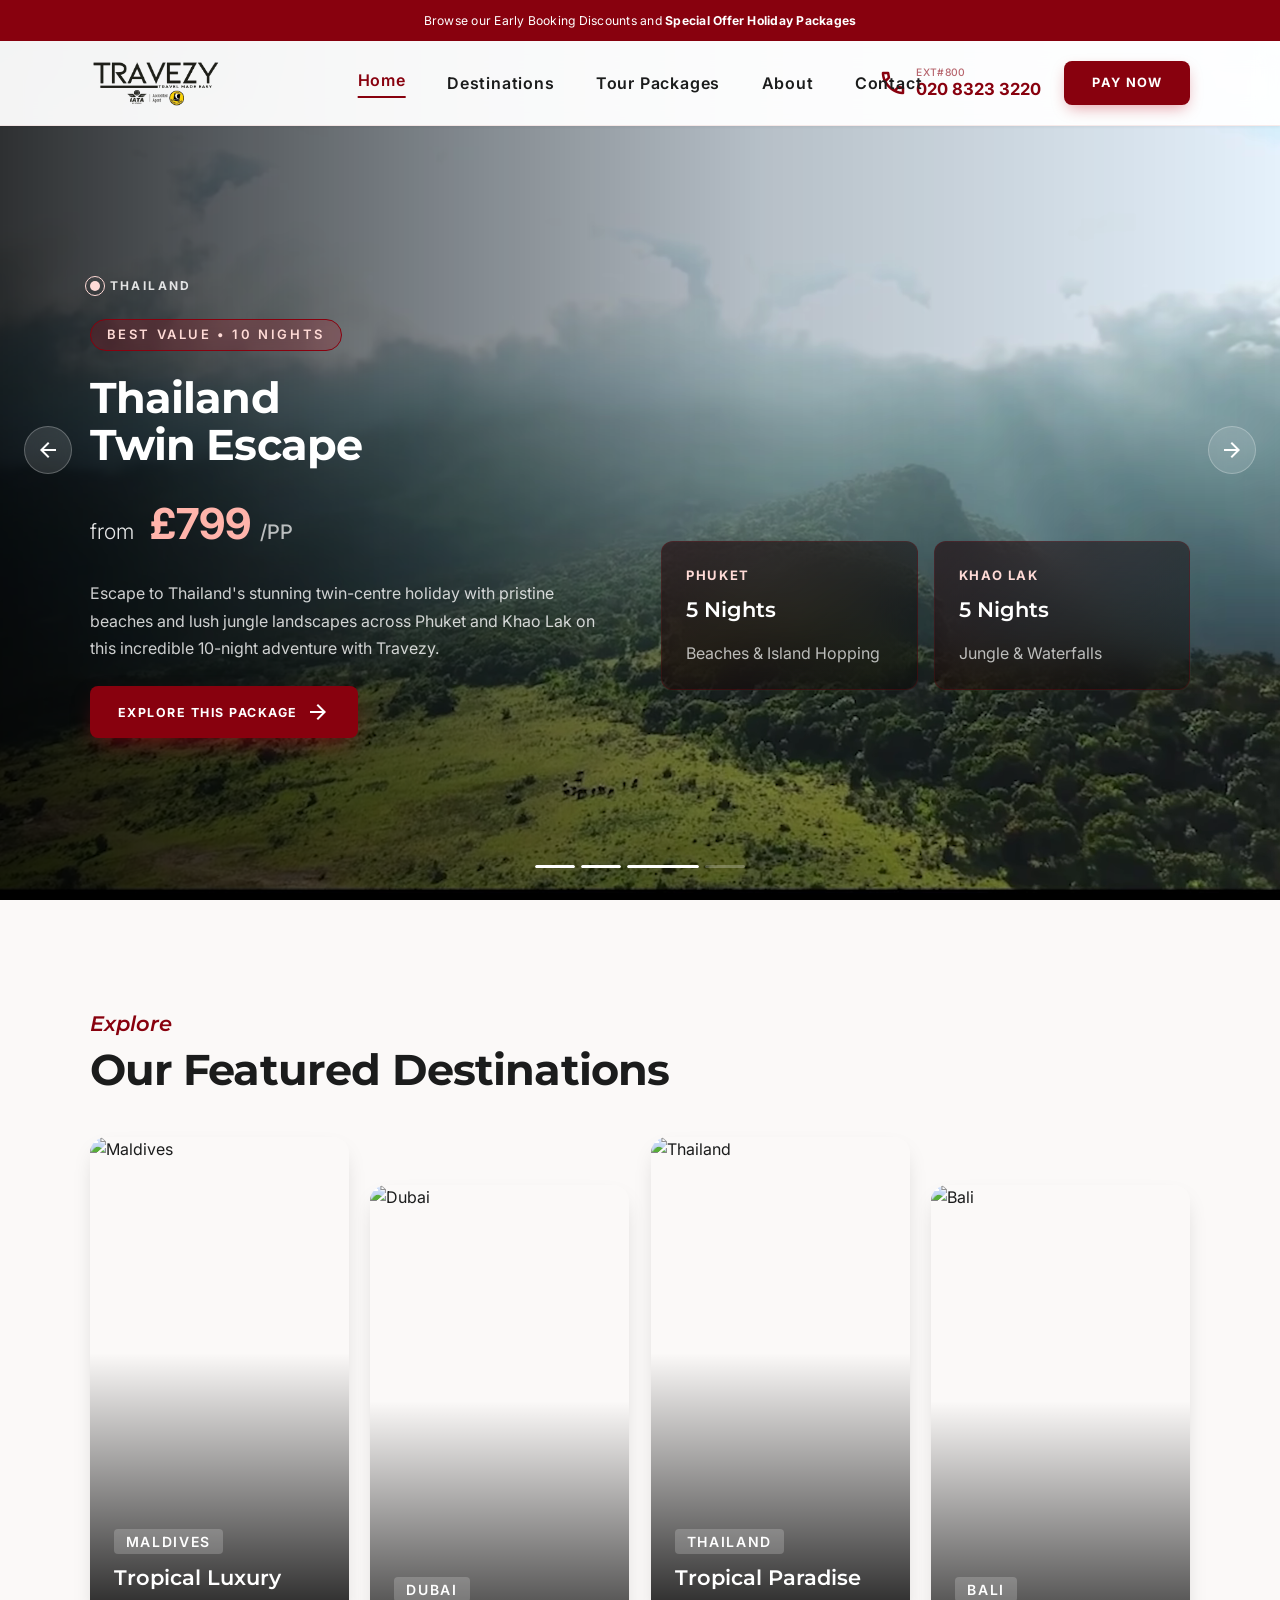
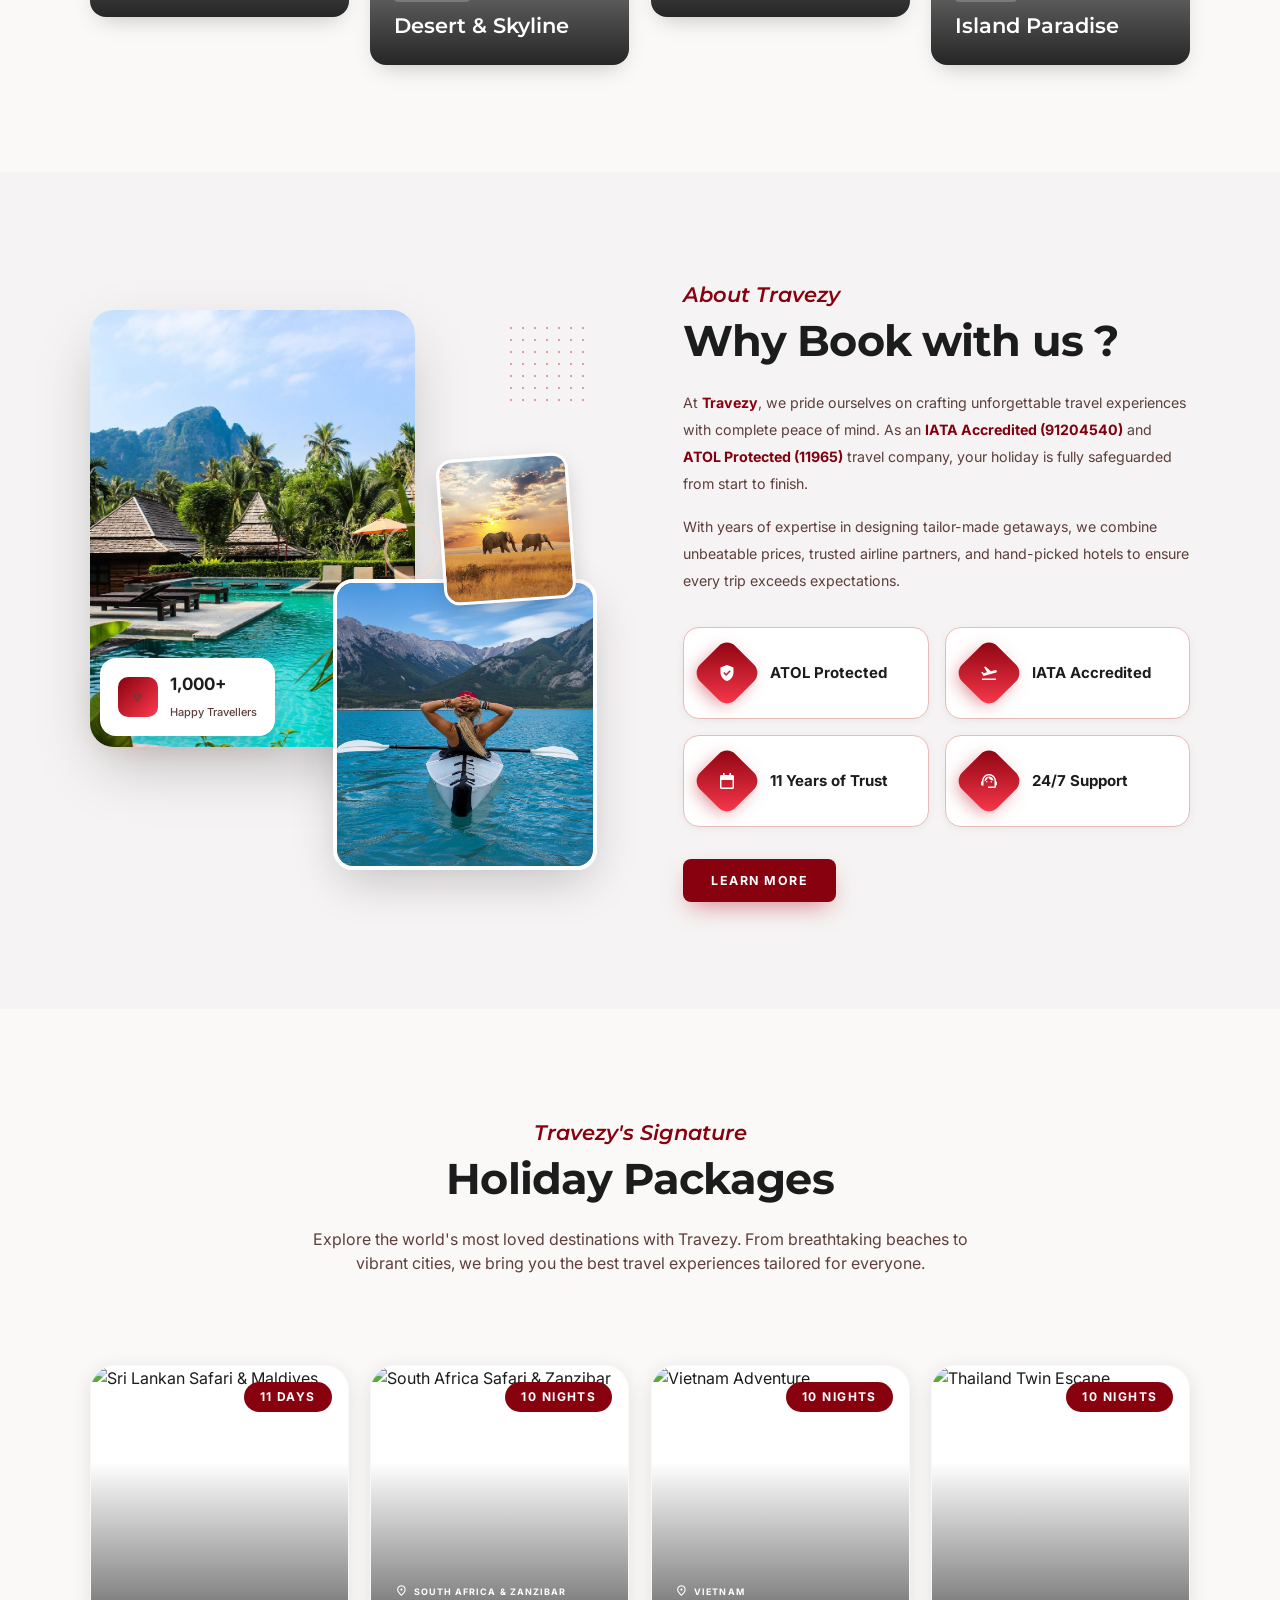
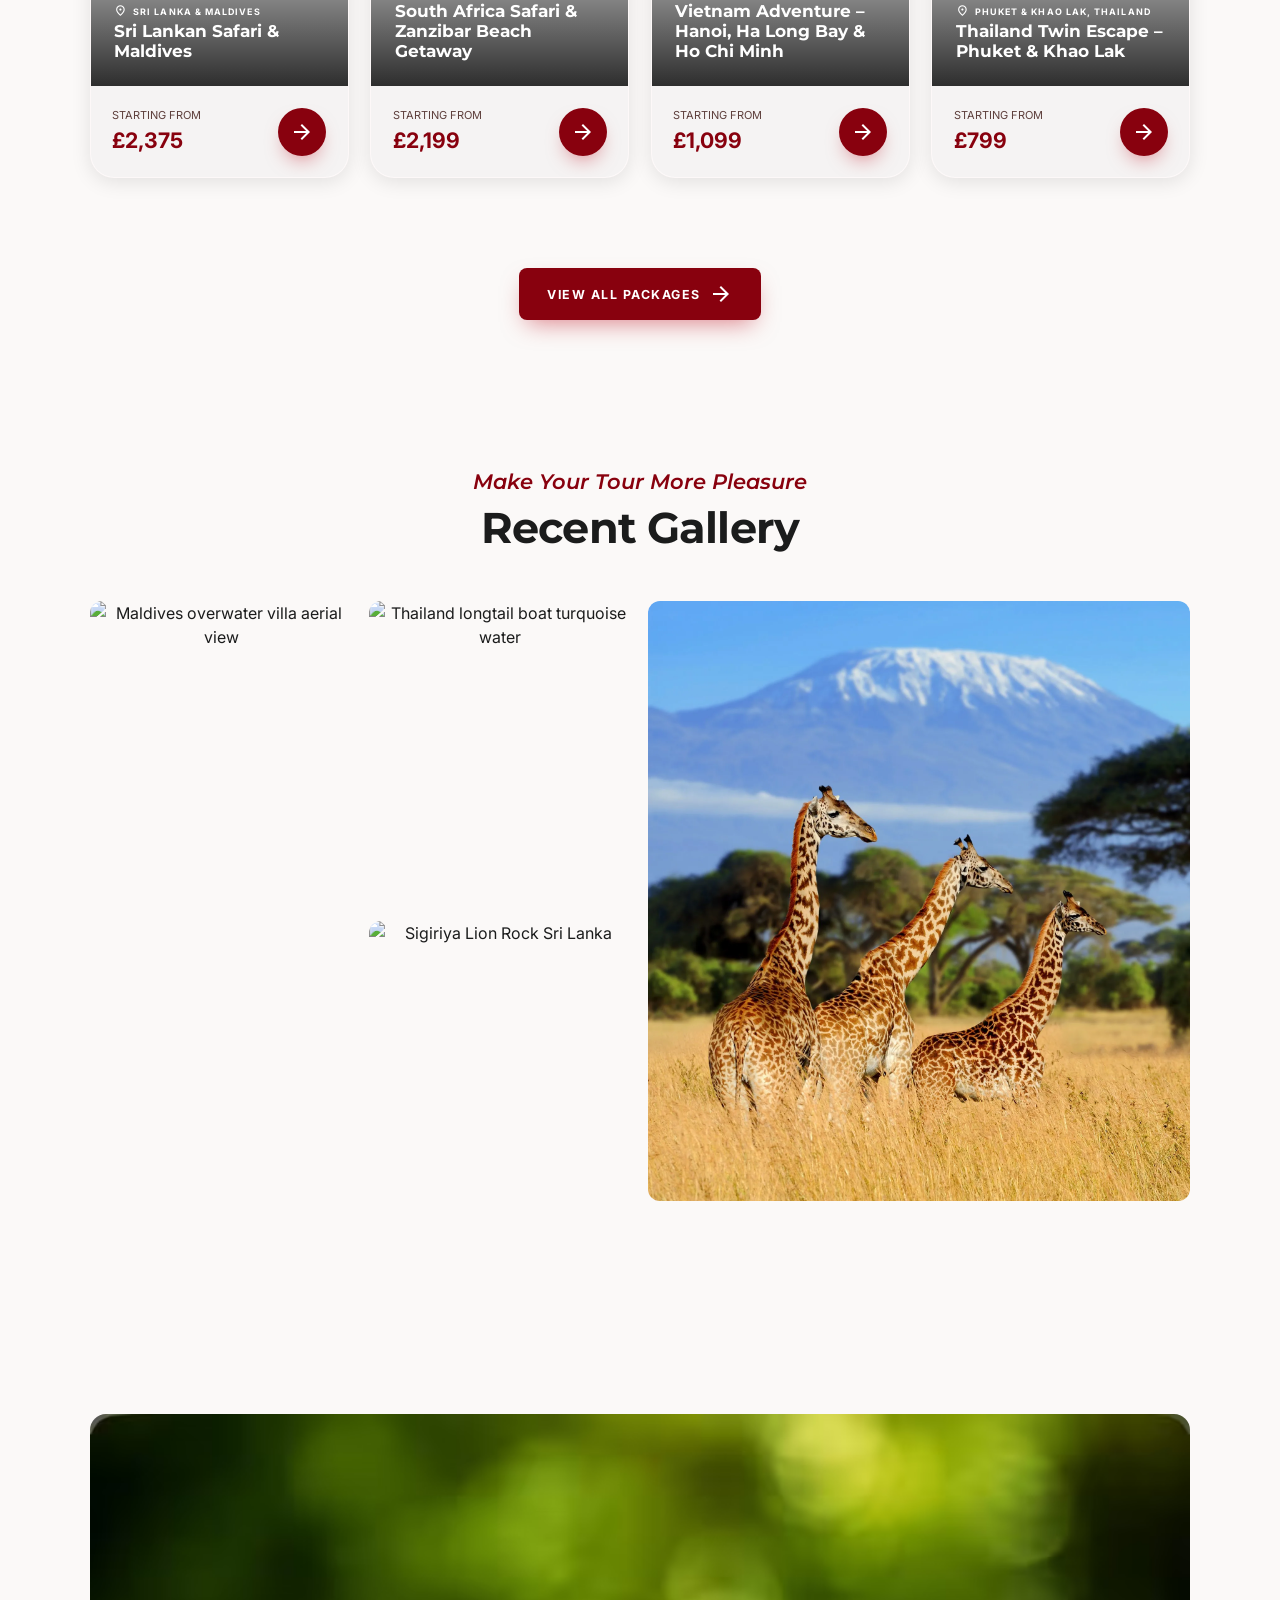
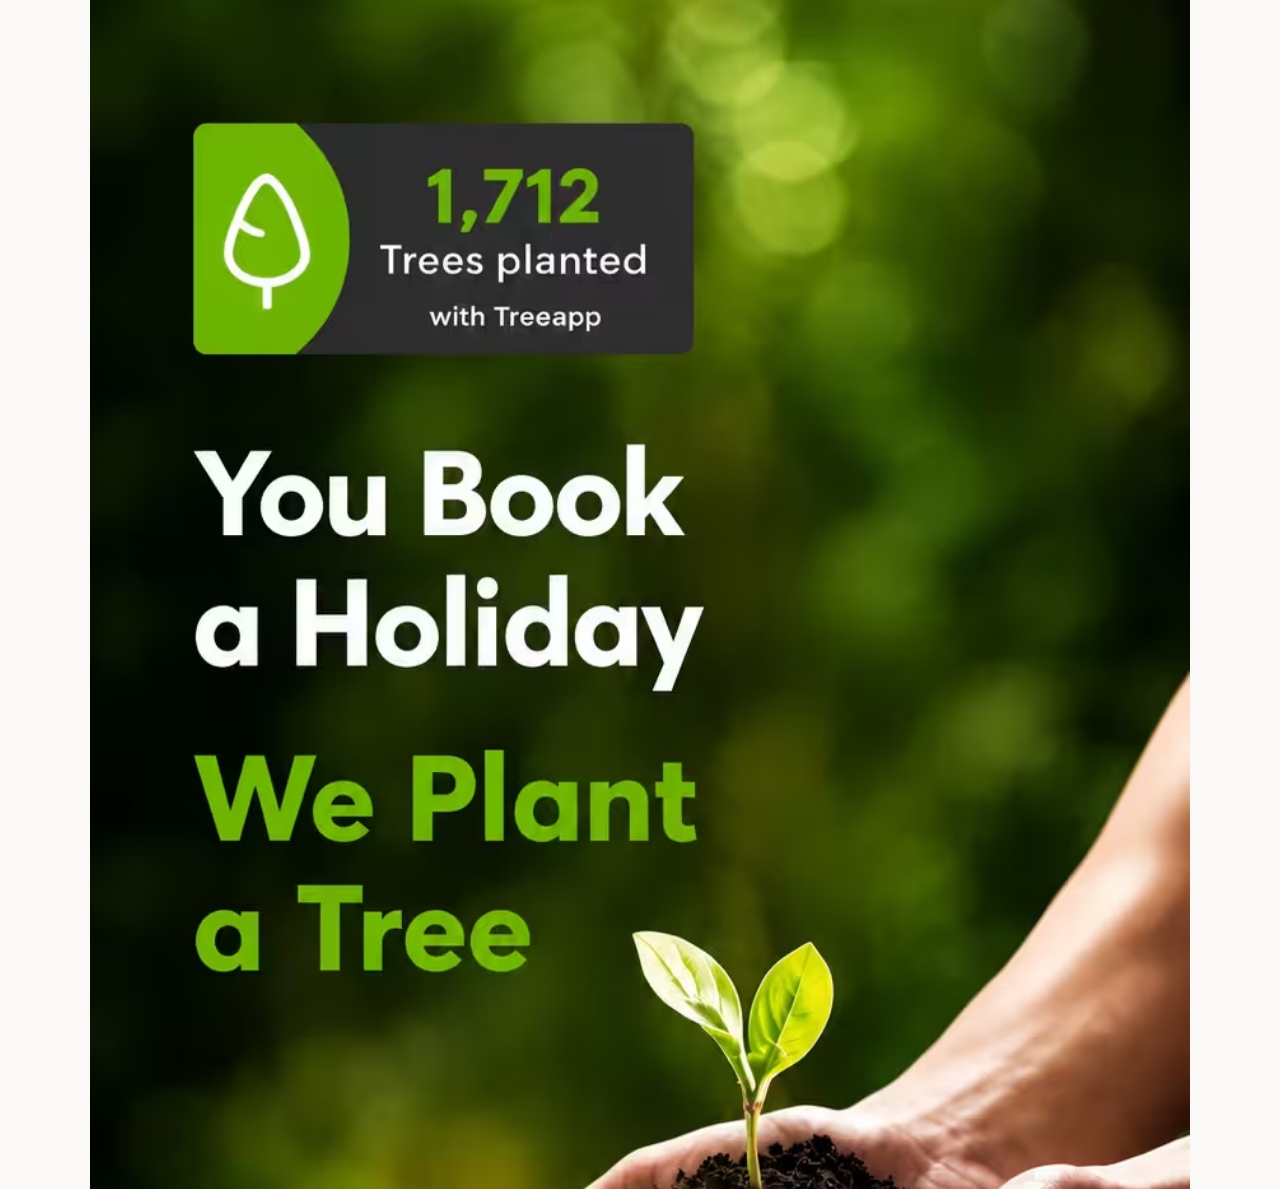
==== commit 00fcc69f: "Tours Updated" ====
--- a/index.html
+++ b/index.html
@@ -65,13 +65,13 @@
       <div class="hero-inner wrap">
         <div class="hero-copy">
           <div class="dest-tag"><span class="dest-pulse"></span><span class="dest-name">Sri Lanka &amp; Maldives</span></div>
-          <span class="badge">Upto 25% Off &bull; 11-Days</span>
+          <span class="badge">Upto 25% Off &bull; 11 Days</span>
           <h1>Sri Lankan Safari &amp;<br>Maldives</h1>
           <div class="price-row">
             <span class="from">from</span>
-            <span class="price">&pound;2375 <small>/PP</small></span>
-          </div>
-          <p class="lead">Experience the perfect blend of wildlife adventure and tropical luxury with this unforgettable 11-day Sri Lanka and Maldives escape with Travezy.</p>
+            <span class="price">&pound;2,375 <small>/PP</small></span>
+          </div>
+          <p class="lead">Explore ancient temples, embark on thrilling wildlife safaris through Yala and Udawalawe, then unwind in an all-inclusive Maldives paradise with overwater villas and crystal-clear lagoons.</p>
           <div>
             <a href="tour-packages.html"><button class="btn">Explore this Package <span class="material-symbols-outlined">arrow_forward</span></button></a>
           </div>
@@ -91,18 +91,18 @@
       </div>
     </div>
 
-    <!-- Slide 2: Singapore & Bali -->
+    <!-- Slide 2: Singapore, Bali & Kuala Lumpur -->
     <div class="hero-slide">
       <div class="hero-inner wrap">
         <div class="hero-copy">
-          <div class="dest-tag"><span class="dest-pulse"></span><span class="dest-name">Singapore &amp; Bali</span></div>
-          <span class="badge">Best Seller &bull; 10-Days</span>
-          <h1>Singapore &amp;<br>Bali Explorer</h1>
+          <div class="dest-tag"><span class="dest-pulse"></span><span class="dest-name">Singapore, Bali &amp; Kuala Lumpur</span></div>
+          <span class="badge">Best Seller &bull; 10 Nights</span>
+          <h1>Singapore, Bali &amp;<br>Kuala Lumpur</h1>
           <div class="price-row">
             <span class="from">from</span>
-            <span class="price">&pound;1399 <small>/PP</small></span>
-          </div>
-          <p class="lead">Discover the dazzling skyline of Singapore and the spiritual beauty of Bali on this immersive 10-day dual-island adventure with Travezy.</p>
+            <span class="price">&pound;1,199 <small>/PP</small></span>
+          </div>
+          <p class="lead">Discover the dazzling skyline of Singapore, the spiritual beauty of Bali and the vibrant culture of Kuala Lumpur on this incredible 10-night triple-city adventure with Travezy.</p>
           <div>
             <a href="tour-packages.html"><button class="btn">Explore this Package <span class="material-symbols-outlined">arrow_forward</span></button></a>
           </div>
@@ -114,71 +114,71 @@
             <p class="price-sm">City Skyline &amp; Gardens</p>
           </div>
           <div class="qcard">
-            <p class="loc">Bali</p>
+            <p class="loc">Bali &amp; KL</p>
             <p class="nights">6 Nights</p>
-            <p class="price-sm">Temples &amp; Rice Terraces</p>
-          </div>
-        </div>
-      </div>
-    </div>
-
-    <!-- Slide 3: Thailand -->
+            <p class="price-sm">Temples &amp; City Culture</p>
+          </div>
+        </div>
+      </div>
+    </div>
+
+    <!-- Slide 3: Thailand Twin Escape -->
     <div class="hero-slide">
       <div class="hero-inner wrap">
         <div class="hero-copy">
           <div class="dest-tag"><span class="dest-pulse"></span><span class="dest-name">Thailand</span></div>
-          <span class="badge">Tropical Escape &bull; 7-Days</span>
-          <h1>Thailand<br>Tropical Paradise</h1>
+          <span class="badge">Best Value &bull; 10 Nights</span>
+          <h1>Thailand<br>Twin Escape</h1>
           <div class="price-row">
             <span class="from">from</span>
-            <span class="price">&pound;899 <small>/PP</small></span>
-          </div>
-          <p class="lead">Soak up golden beaches, vibrant street food culture and ancient temples of Thailand on this incredible 7-day tropical getaway with Travezy.</p>
+            <span class="price">&pound;799 <small>/PP</small></span>
+          </div>
+          <p class="lead">Escape to Thailand's stunning twin-centre holiday with pristine beaches and lush jungle landscapes across Phuket and Khao Lak on this incredible 10-night adventure with Travezy.</p>
           <div>
             <a href="tour-packages.html"><button class="btn">Explore this Package <span class="material-symbols-outlined">arrow_forward</span></button></a>
           </div>
         </div>
         <div class="quick-cards">
           <div class="qcard">
-            <p class="loc">Bangkok</p>
-            <p class="nights">3 Nights</p>
-            <p class="price-sm">Temples &amp; Street Food</p>
-          </div>
-          <div class="qcard">
             <p class="loc">Phuket</p>
-            <p class="nights">4 Nights</p>
+            <p class="nights">5 Nights</p>
             <p class="price-sm">Beaches &amp; Island Hopping</p>
           </div>
-        </div>
-      </div>
-    </div>
-
-    <!-- Slide 4: Maldives -->
+          <div class="qcard">
+            <p class="loc">Khao Lak</p>
+            <p class="nights">5 Nights</p>
+            <p class="price-sm">Jungle &amp; Waterfalls</p>
+          </div>
+        </div>
+      </div>
+    </div>
+
+    <!-- Slide 4: Maasai Mara & Seychelles -->
     <div class="hero-slide">
       <div class="hero-inner wrap">
         <div class="hero-copy">
-          <div class="dest-tag"><span class="dest-pulse"></span><span class="dest-name">Maldives</span></div>
-          <span class="badge">Luxury Escape &bull; 5-Days</span>
-          <h1>Maldives<br>Azure Escape</h1>
+          <div class="dest-tag"><span class="dest-pulse"></span><span class="dest-name">Kenya &amp; Seychelles</span></div>
+          <span class="badge">Luxury Safari &bull; 11 Days</span>
+          <h1>Maasai Mara &amp;<br>Seychelles Escape</h1>
           <div class="price-row">
             <span class="from">from</span>
-            <span class="price">&pound;1299 <small>/PP</small></span>
-          </div>
-          <p class="lead">Unwind in an overwater paradise with crystal-clear lagoons and pristine white sands on this exclusive 5-day Maldives luxury retreat with Travezy.</p>
+            <span class="price">&pound;2,699 <small>/PP</small></span>
+          </div>
+          <p class="lead">Witness the drama of the Maasai Mara's iconic wildlife on expert-guided game drives, then relax on the pristine beaches of the Seychelles on this unforgettable 11-day luxury escape.</p>
           <div>
             <a href="tour-packages.html"><button class="btn">Explore this Package <span class="material-symbols-outlined">arrow_forward</span></button></a>
           </div>
         </div>
         <div class="quick-cards">
           <div class="qcard">
-            <p class="loc">North Atoll</p>
-            <p class="nights">2 Nights</p>
-            <p class="price-sm">Overwater Villa Stay</p>
-          </div>
-          <div class="qcard">
-            <p class="loc">South Atoll</p>
-            <p class="nights">3 Nights</p>
-            <p class="price-sm">Snorkelling &amp; Spa</p>
+            <p class="loc">Maasai Mara</p>
+            <p class="nights">6 Days</p>
+            <p class="price-sm">Game Drives &amp; Wildlife</p>
+          </div>
+          <div class="qcard">
+            <p class="loc">Seychelles</p>
+            <p class="nights">5 Nights</p>
+            <p class="price-sm">All-Inclusive Beach</p>
           </div>
         </div>
       </div>
@@ -210,25 +210,25 @@
   <div class="dest-grid">
 
     <div class="dest">
-      <img src="https://travezy.co.uk/wp-content/uploads/2023/11/Gili-Lankanfushi_Spa_1.webp" alt="Maldives" loading="lazy">
+      <img src="https://images.pexels.com/photos/28843967/pexels-photo-28843967.jpeg?auto=compress&cs=tinysrgb&w=800&h=600&fit=crop" alt="Maldives" loading="lazy">
       <div class="overlay"></div>
       <div class="label"><span class="tag">Maldives</span><h3 class="title">Tropical Luxury</h3></div>
       <div class="arrow"><span class="material-symbols-outlined">arrow_forward</span></div>
     </div>
     <div class="dest offset">
-      <img src="https://travezy.co.uk/wp-content/uploads/2023/11/iStock-512277914.webp" alt="Dubai" loading="lazy">
+      <img src="https://www.guinnessworldrecords.com/records/hall-of-fame/easset_upload_file31459_12897_e.jpg" alt="Dubai" loading="lazy">
       <div class="overlay"></div>
       <div class="label"><span class="tag">Dubai</span><h3 class="title">Desert &amp; Skyline</h3></div>
       <div class="arrow"><span class="material-symbols-outlined">arrow_forward</span></div>
     </div>
     <div class="dest">
-      <img src="https://travezy.co.uk/wp-content/uploads/2023/06/347248224_1001940877467145_2917459090260689120_n.jpg" alt="Thailand" loading="lazy">
+      <img src="https://images.pexels.com/photos/17422289/pexels-photo-17422289.jpeg?auto=compress&cs=tinysrgb&w=800&h=600&fit=crop" alt="Thailand" loading="lazy">
       <div class="overlay"></div>
       <div class="label"><span class="tag">Thailand</span><h3 class="title">Tropical Paradise</h3></div>
       <div class="arrow"><span class="material-symbols-outlined">arrow_forward</span></div>
     </div>
     <div class="dest offset">
-      <img src="https://travezy.co.uk/wp-content/uploads/2023/10/pool.webp" alt="Bali" loading="lazy">
+      <img src="https://images.pexels.com/photos/36828569/pexels-photo-36828569.jpeg?auto=compress&cs=tinysrgb&w=800&h=600&fit=crop" alt="Bali" loading="lazy">
       <div class="overlay"></div>
       <div class="label"><span class="tag">Bali</span><h3 class="title">Island Paradise</h3></div>
       <div class="arrow"><span class="material-symbols-outlined">arrow_forward</span></div>
@@ -280,45 +280,63 @@
   <h2 class="display" style="margin-bottom:24px">Holiday Packages</h2>
   <p class="lead-c">Explore the world's most loved destinations with Travezy. From breathtaking beaches to vibrant cities, we bring you the best travel experiences tailored for everyone.</p>
   <div class="pkg-grid">
-    
+
     <div class="pkg">
       <div class="pkg-img">
-        <img src="/Images/Tour-Packages/bangkok-3.jpg" alt="Treehouse Villa &amp; Bangkok" loading="lazy">
+        <img src="https://travezy.co.uk/wp/wp-content/uploads/2025/11/558573769_122109011133000364_5169404457367365559_n.jpg" alt="Sri Lankan Safari &amp; Maldives" loading="lazy">
+        <div class="nights-badge">11 Days</div>
+        <div class="pkg-grad"></div>
+        <div class="pkg-cap">
+          <div class="pkg-loc"><span class="material-symbols-outlined">location_on</span>Sri Lanka &amp; Maldives</div>
+          <div class="pkg-title">Sri Lankan Safari &amp; Maldives</div>
+        </div>
+      </div>
+      <div class="pkg-body">
+        <div><p class="from">Starting from</p><span class="amt">&pound;2,375</span></div>
+        <a href="contact.html" class="pkg-arrow"><span class="material-symbols-outlined">arrow_forward</span></a>
+      </div>
+    </div>
+
+    <div class="pkg">
+      <div class="pkg-img">
+        <img src="https://travezy.co.uk/wp/wp-content/uploads/2025/11/556919384_122109010887000364_6372913038667451149_n.jpg" alt="South Africa Safari &amp; Zanzibar" loading="lazy">
         <div class="nights-badge">10 Nights</div>
         <div class="pkg-grad"></div>
         <div class="pkg-cap">
-          <div class="pkg-loc"><span class="material-symbols-outlined">location_on</span>Bangkok, Thailand</div>
-          <div class="pkg-title">Unforgettable Treehouse Villa &amp; Bangkok</div>
+          <div class="pkg-loc"><span class="material-symbols-outlined">location_on</span>South Africa &amp; Zanzibar</div>
+          <div class="pkg-title">South Africa Safari &amp; Zanzibar Beach Getaway</div>
         </div>
       </div>
       <div class="pkg-body">
-        <div><p class="from">Starting from</p><span class="amt">&pound;1,799</span></div>
+        <div><p class="from">Starting from</p><span class="amt">&pound;2,199</span></div>
         <a href="contact.html" class="pkg-arrow"><span class="material-symbols-outlined">arrow_forward</span></a>
       </div>
     </div>
+
     <div class="pkg">
       <div class="pkg-img">
-        <img src="/Images/Tour-Packages/Safari.jpg" alt="Wildlife Safari To Tropical Paradise" loading="lazy">
+        <img src="https://travezy.co.uk/wp/wp-content/uploads/2025/11/565233112_122111198295000364_6647155682904598812_n.jpg" alt="Vietnam Adventure" loading="lazy">
         <div class="nights-badge">10 Nights</div>
         <div class="pkg-grad"></div>
         <div class="pkg-cap">
-          <div class="pkg-loc"><span class="material-symbols-outlined">location_on</span>Africa &amp; Indian Ocean</div>
-          <div class="pkg-title">Wildlife Safari To Tropical Paradise</div>
+          <div class="pkg-loc"><span class="material-symbols-outlined">location_on</span>Vietnam</div>
+          <div class="pkg-title">Vietnam Adventure – Hanoi, Ha Long Bay &amp; Ho Chi Minh</div>
         </div>
       </div>
       <div class="pkg-body">
-        <div><p class="from">Starting from</p><span class="amt">&pound;1,997</span></div>
+        <div><p class="from">Starting from</p><span class="amt">&pound;1,099</span></div>
         <a href="contact.html" class="pkg-arrow"><span class="material-symbols-outlined">arrow_forward</span></a>
       </div>
     </div>
+
     <div class="pkg">
       <div class="pkg-img">
-        <img src="/Images/Tour-Packages/Dubai-3.jpg" alt="Unforgettable Dubai Adventure" loading="lazy">
-        <div class="nights-badge">5 Nights</div>
+        <img src="https://travezy.co.uk/wp/wp-content/uploads/2025/11/558962507_122111215701000364_7708188614180708819_n.jpg" alt="Thailand Twin Escape" loading="lazy">
+        <div class="nights-badge">10 Nights</div>
         <div class="pkg-grad"></div>
         <div class="pkg-cap">
-          <div class="pkg-loc"><span class="material-symbols-outlined">location_on</span>Dubai, UAE</div>
-          <div class="pkg-title">Unforgettable Dubai Adventure</div>
+          <div class="pkg-loc"><span class="material-symbols-outlined">location_on</span>Phuket &amp; Khao Lak, Thailand</div>
+          <div class="pkg-title">Thailand Twin Escape – Phuket &amp; Khao Lak</div>
         </div>
       </div>
       <div class="pkg-body">
@@ -326,21 +344,7 @@
         <a href="contact.html" class="pkg-arrow"><span class="material-symbols-outlined">arrow_forward</span></a>
       </div>
     </div>
-    <div class="pkg">
-      <div class="pkg-img">
-        <img src="/Images/Tour-Packages/Thai.jpg" alt="Ultimate Thai Adventure" loading="lazy">
-        <div class="nights-badge">12 Nights</div>
-        <div class="pkg-grad"></div>
-        <div class="pkg-cap">
-          <div class="pkg-loc"><span class="material-symbols-outlined">location_on</span>Thailand</div>
-          <div class="pkg-title">Ultimate Thai Adventure</div>
-        </div>
-      </div>
-      <div class="pkg-body">
-        <div><p class="from">Starting from</p><span class="amt">&pound;1,299</span></div>
-        <a href="contact.html" class="pkg-arrow"><span class="material-symbols-outlined">arrow_forward</span></a>
-      </div>
-    </div>
+
   </div>
   <div class="center-btn">
     <a href="tour-packages.html"><button class="btn">View All Packages <span class="material-symbols-outlined">arrow_forward</span></button></a>
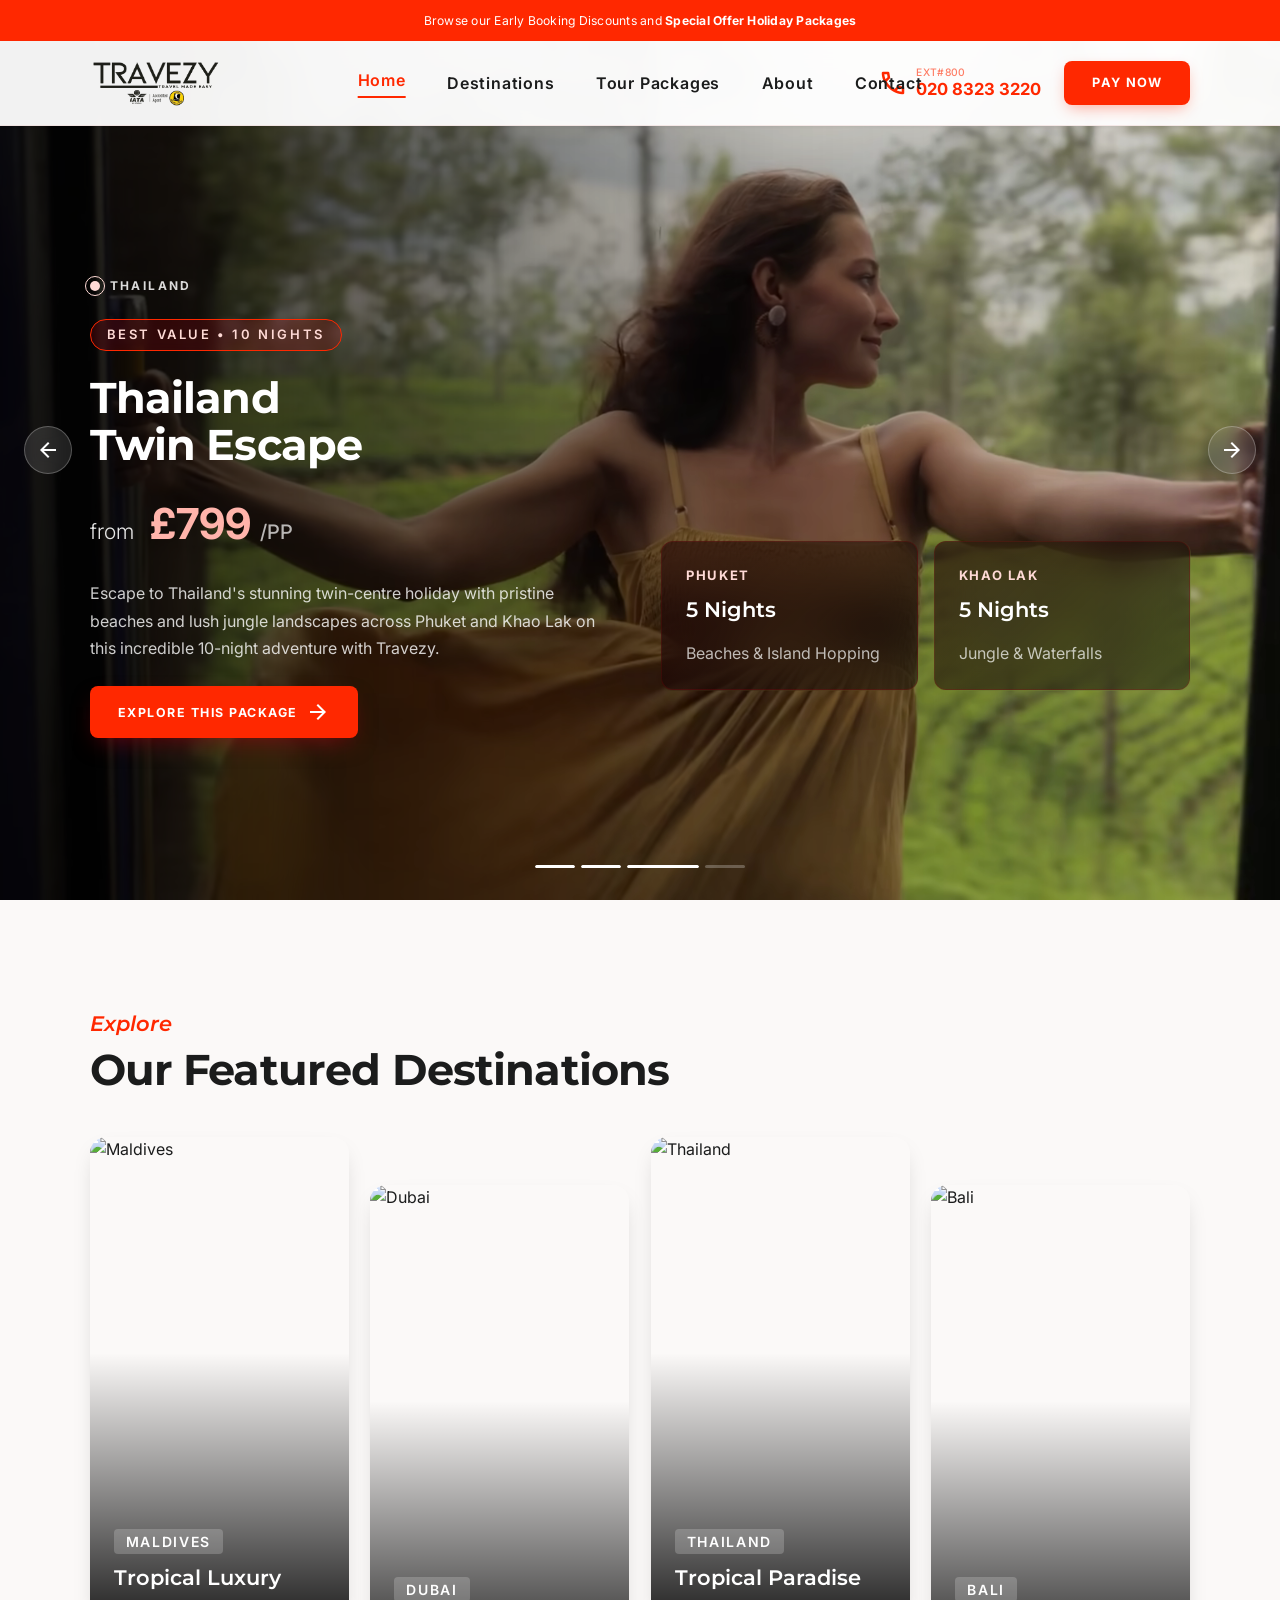
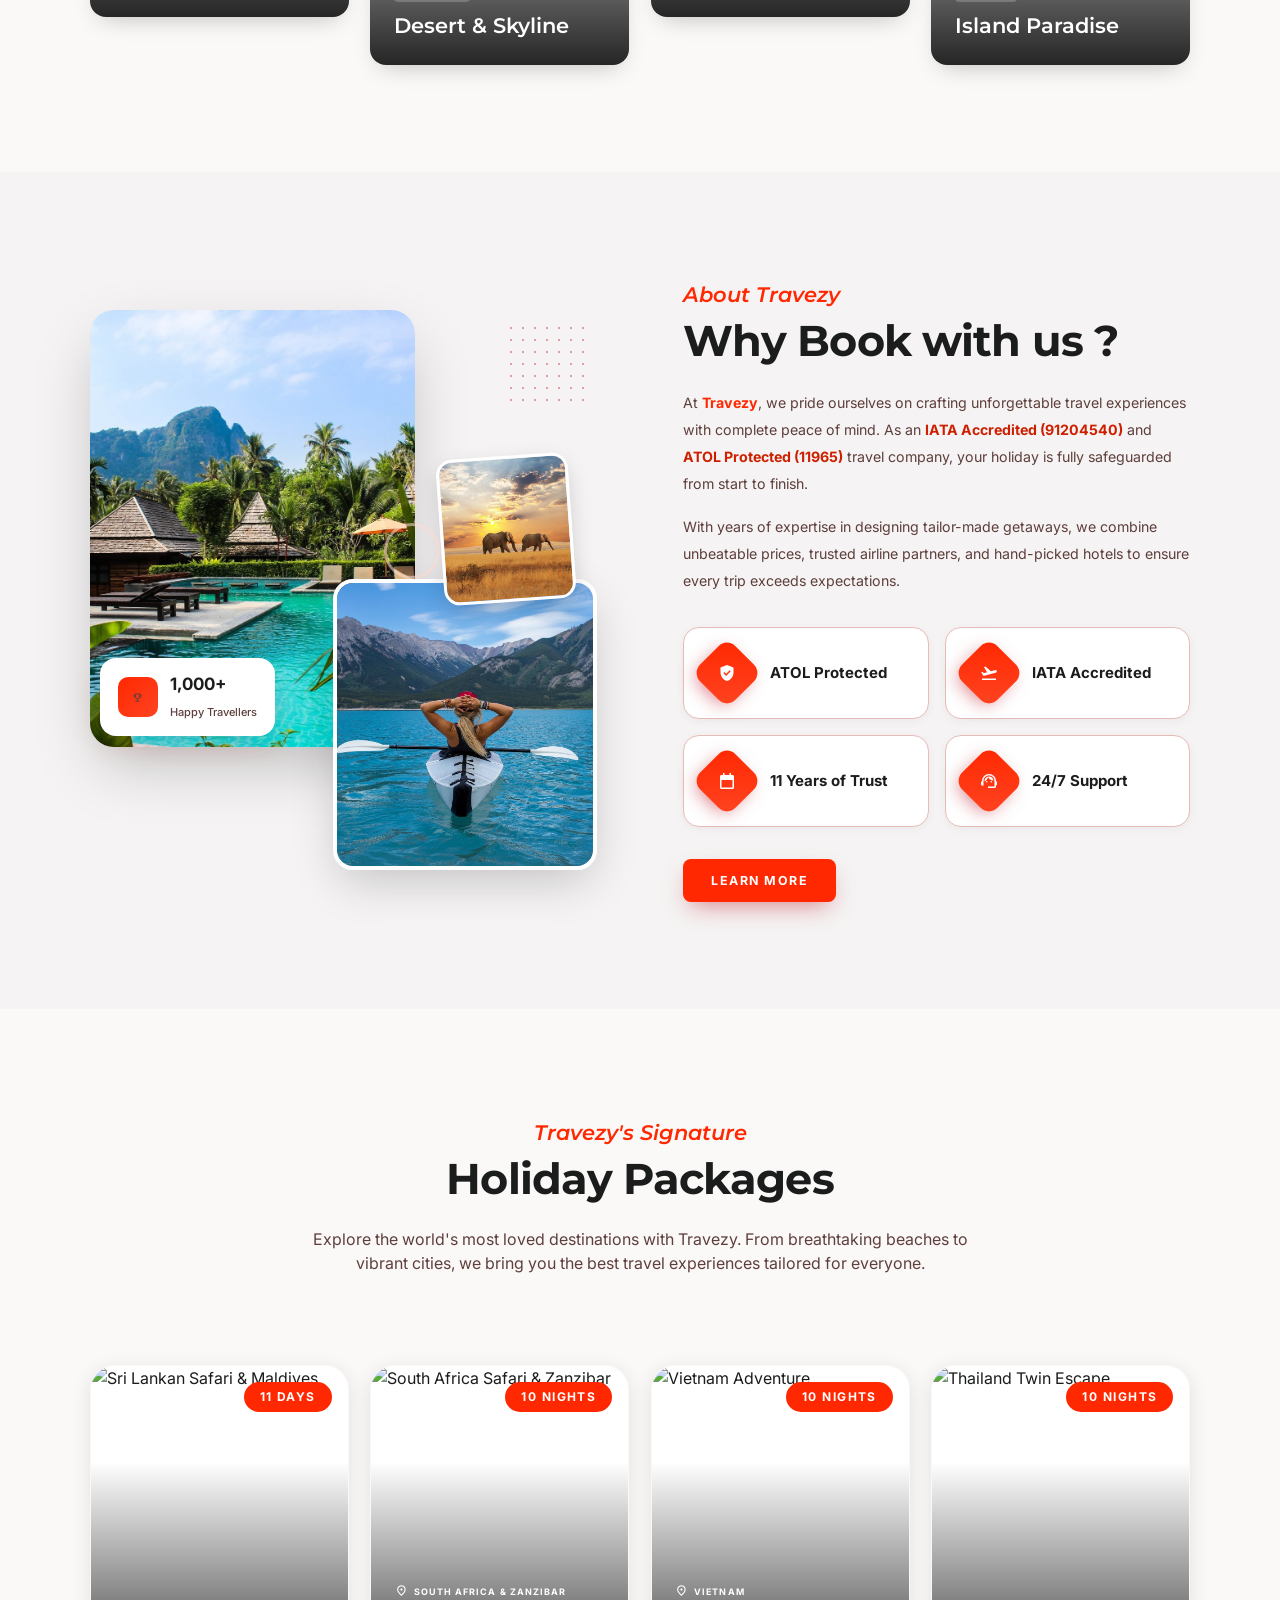
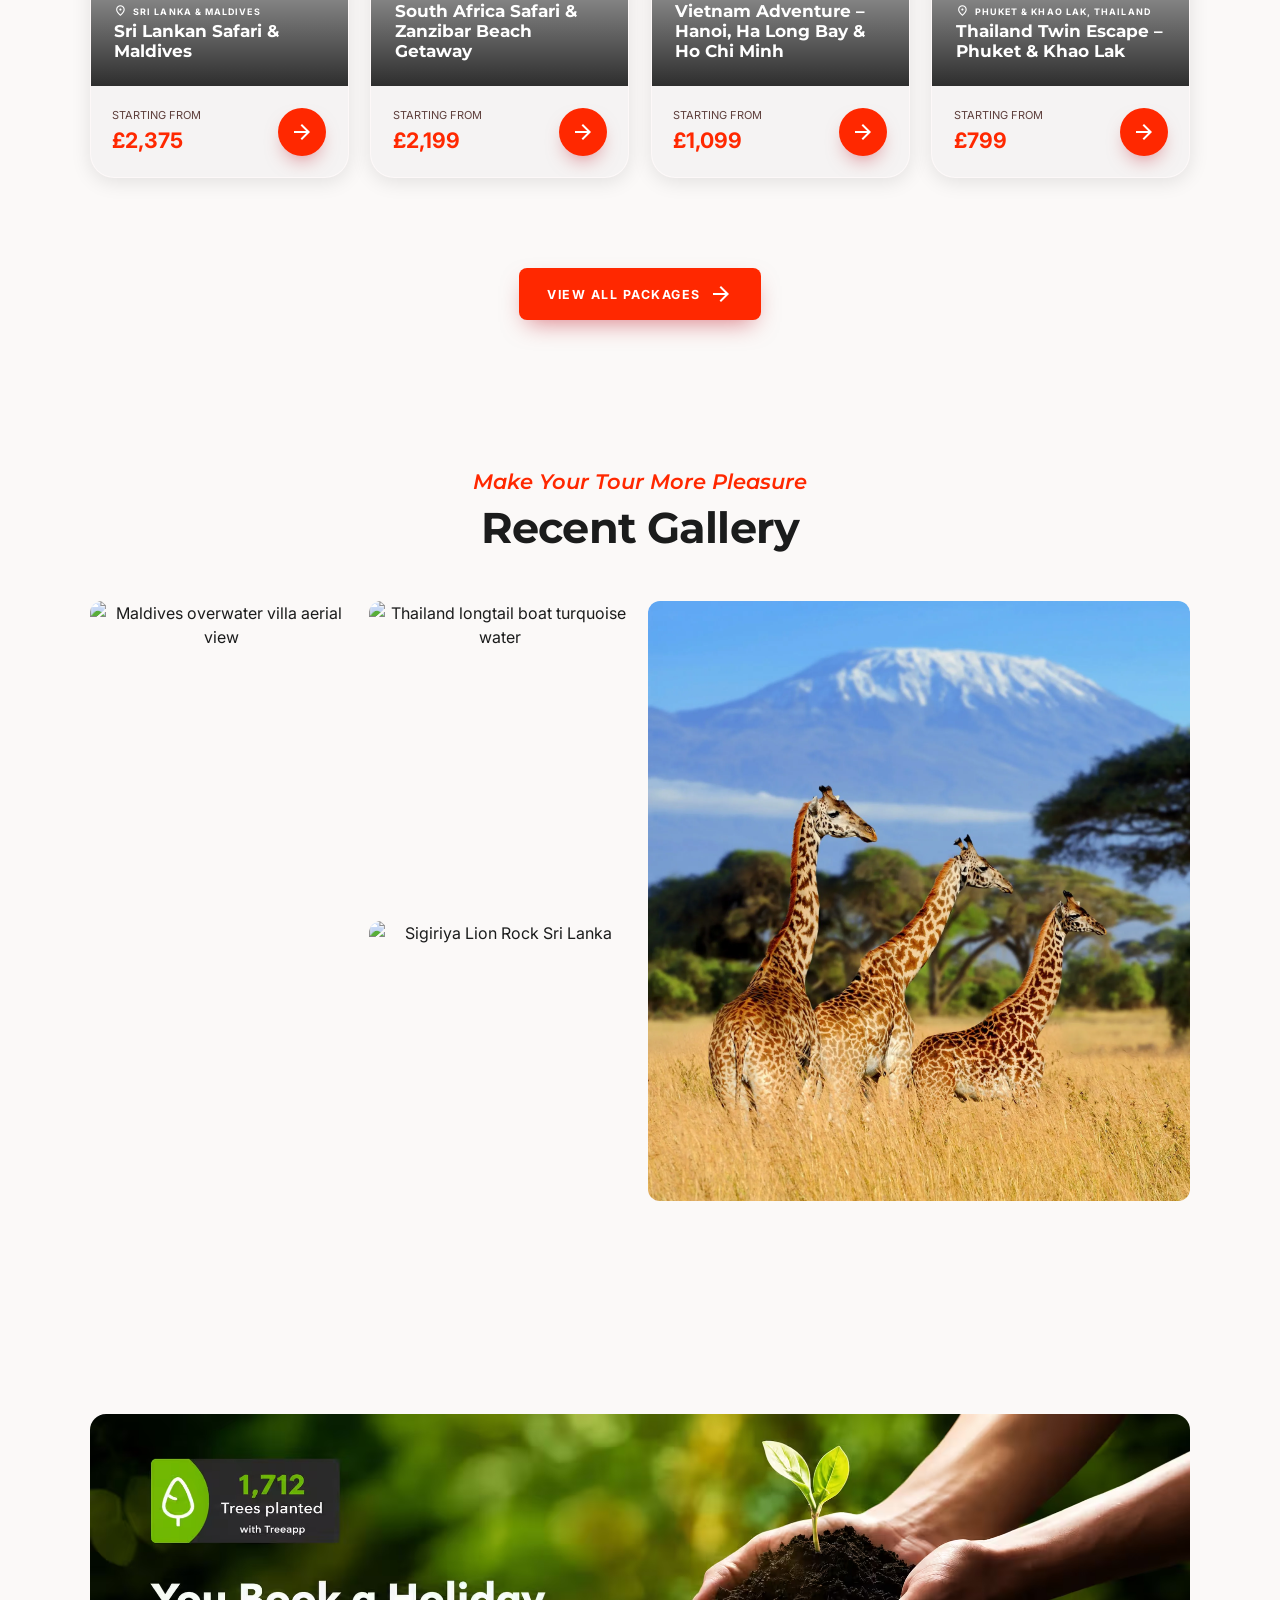
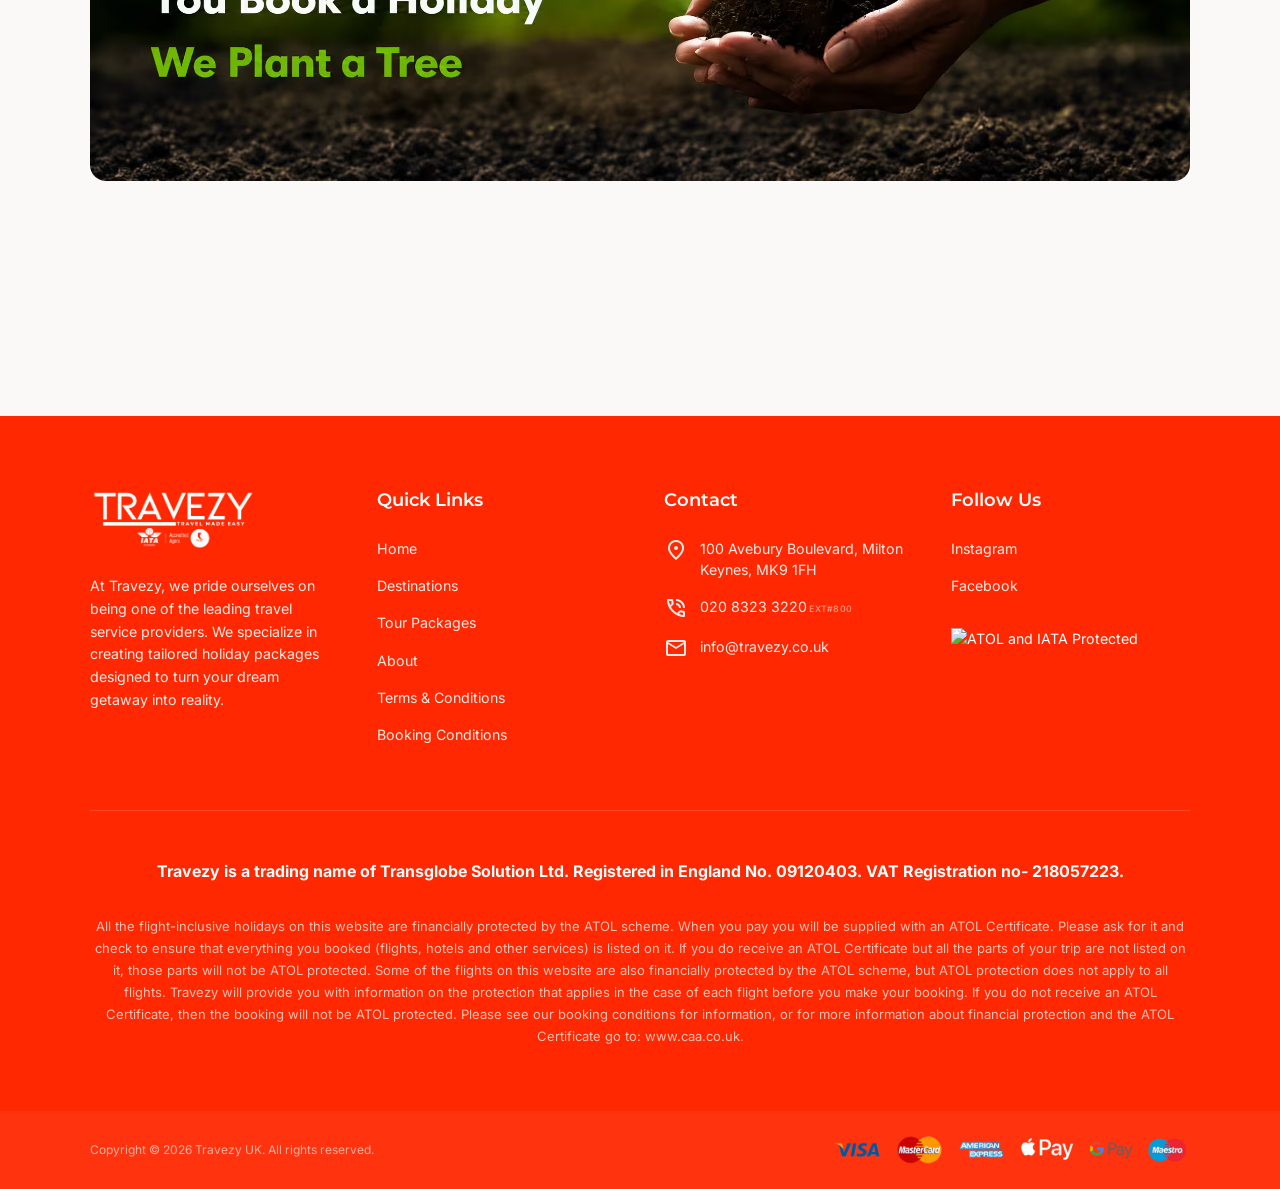
==== commit 4d18ea38: "Packages Updates" ====
--- a/index.html
+++ b/index.html
@@ -73,7 +73,7 @@
           </div>
           <p class="lead">Explore ancient temples, embark on thrilling wildlife safaris through Yala and Udawalawe, then unwind in an all-inclusive Maldives paradise with overwater villas and crystal-clear lagoons.</p>
           <div>
-            <a href="tour-packages.html"><button class="btn">Explore this Package <span class="material-symbols-outlined">arrow_forward</span></button></a>
+            <a href="https://travezy.co.uk/wp/tour/11-days-sri-lankan-safari-maldives/"><button class="btn">Explore this Package <span class="material-symbols-outlined">arrow_forward</span></button></a>
           </div>
         </div>
         <div class="quick-cards">
@@ -104,7 +104,7 @@
           </div>
           <p class="lead">Discover the dazzling skyline of Singapore, the spiritual beauty of Bali and the vibrant culture of Kuala Lumpur on this incredible 10-night triple-city adventure with Travezy.</p>
           <div>
-            <a href="tour-packages.html"><button class="btn">Explore this Package <span class="material-symbols-outlined">arrow_forward</span></button></a>
+            <a href="https://travezy.co.uk/wp/tour/10-night-singapore-bali-kuala-lumpur-adventure/"><button class="btn">Explore this Package <span class="material-symbols-outlined">arrow_forward</span></button></a>
           </div>
         </div>
         <div class="quick-cards">
@@ -135,7 +135,7 @@
           </div>
           <p class="lead">Escape to Thailand's stunning twin-centre holiday with pristine beaches and lush jungle landscapes across Phuket and Khao Lak on this incredible 10-night adventure with Travezy.</p>
           <div>
-            <a href="tour-packages.html"><button class="btn">Explore this Package <span class="material-symbols-outlined">arrow_forward</span></button></a>
+            <a href="https://travezy.co.uk/wp/tour/10-night-thailand-twin-escape-phuket-khao-lak/"><button class="btn">Explore this Package <span class="material-symbols-outlined">arrow_forward</span></button></a>
           </div>
         </div>
         <div class="quick-cards">
@@ -166,7 +166,7 @@
           </div>
           <p class="lead">Witness the drama of the Maasai Mara's iconic wildlife on expert-guided game drives, then relax on the pristine beaches of the Seychelles on this unforgettable 11-day luxury escape.</p>
           <div>
-            <a href="tour-packages.html"><button class="btn">Explore this Package <span class="material-symbols-outlined">arrow_forward</span></button></a>
+            <a href="https://travezy.co.uk/wp/tour/luxury-safari-island-escape-maasai-mara-seychelles/"><button class="btn">Explore this Package <span class="material-symbols-outlined">arrow_forward</span></button></a>
           </div>
         </div>
         <div class="quick-cards">
@@ -293,7 +293,7 @@
       </div>
       <div class="pkg-body">
         <div><p class="from">Starting from</p><span class="amt">&pound;2,375</span></div>
-        <a href="contact.html" class="pkg-arrow"><span class="material-symbols-outlined">arrow_forward</span></a>
+        <a href="https://travezy.co.uk/wp/tour/11-days-sri-lankan-safari-maldives/" class="pkg-arrow"><span class="material-symbols-outlined">arrow_forward</span></a>
       </div>
     </div>
 
@@ -309,7 +309,7 @@
       </div>
       <div class="pkg-body">
         <div><p class="from">Starting from</p><span class="amt">&pound;2,199</span></div>
-        <a href="contact.html" class="pkg-arrow"><span class="material-symbols-outlined">arrow_forward</span></a>
+        <a href="https://travezy.co.uk/wp/tour/10-night-south-africa-safari-zanzibar-beach-getaway/" class="pkg-arrow"><span class="material-symbols-outlined">arrow_forward</span></a>
       </div>
     </div>
 
@@ -325,7 +325,7 @@
       </div>
       <div class="pkg-body">
         <div><p class="from">Starting from</p><span class="amt">&pound;1,099</span></div>
-        <a href="contact.html" class="pkg-arrow"><span class="material-symbols-outlined">arrow_forward</span></a>
+        <a href="https://travezy.co.uk/wp/tour/vietnam-10-night-adventure-hanoi-ha-long-bay-phu-quoc-ho-chi-minh-city/" class="pkg-arrow"><span class="material-symbols-outlined">arrow_forward</span></a>
       </div>
     </div>
 
@@ -341,7 +341,7 @@
       </div>
       <div class="pkg-body">
         <div><p class="from">Starting from</p><span class="amt">&pound;799</span></div>
-        <a href="contact.html" class="pkg-arrow"><span class="material-symbols-outlined">arrow_forward</span></a>
+        <a href="https://travezy.co.uk/wp/tour/10-night-thailand-twin-escape-phuket-khao-lak/" class="pkg-arrow"><span class="material-symbols-outlined">arrow_forward</span></a>
       </div>
     </div>
 
--- a/style.css
+++ b/style.css
@@ -1,6 +1,6 @@
 :root {
-  --primary: #88010e;
-  --primary-container: #80000d;
+  --primary: #ff2800;
+  --primary-container: #cc2000;
   --primary-fixed: #ffdad6;
   --primary-fixed-dim: #ffb4ab;
   --on-primary: #ffffff;
@@ -290,7 +290,7 @@
   border-radius: 8px;
   white-space: nowrap;
   margin-left: clamp(16px, 1.8vw, 32px);
-  box-shadow: 0 6px 16px -4px rgba(187,0,19,.4);
+  box-shadow: 0 6px 16px -4px rgba(255,40,0,.4);
   transition: background .3s, transform .2s
 }
 
@@ -852,7 +852,7 @@
   width: 40px;
   height: 40px;
   border-radius: 10px;
-  background: linear-gradient(135deg, var(--primary), #ff3b4e);
+  background: linear-gradient(135deg, var(--primary), #ff4422);
   display: flex;
   align-items: center;
   justify-content: center;
@@ -949,7 +949,7 @@
   height: 50px;
   border-radius: 12px;
   flex: none;
-  background: linear-gradient(135deg, var(--primary) 0%, #ff3b4e 100%);
+  background: linear-gradient(135deg, var(--primary) 0%, #ff4422 100%);
   color: #fff;
   display: flex;
   align-items: center;
@@ -1543,7 +1543,7 @@
   background: var(--primary);
   border-color: var(--primary);
   color: #fff;
-  box-shadow: 0 6px 18px -4px rgba(187,0,19,.4)
+  box-shadow: 0 6px 18px -4px rgba(255,40,0,.4)
 }
 
 /* DESTINATION GRID FULL (no offset on inner page) */
@@ -1553,7 +1553,7 @@
 
 /* CTA BANNER */
 .cta-banner {
-  background: linear-gradient(135deg, #bb0013 0%, #e51a22 100%);
+  background: linear-gradient(135deg, #cc2000 0%, #ff2800 100%);
   border-radius: 24px;
   padding: clamp(48px, 7vw, 96px) clamp(36px, 3.33vw, 80px);
   text-align: center;
@@ -1637,20 +1637,20 @@
 
 .value-card:hover {
   transform: translateY(-5px);
-  box-shadow: 0 20px 40px -12px rgba(187,0,19,.15)
+  box-shadow: 0 20px 40px -12px rgba(255,40,0,.15)
 }
 
 .value-card-ic {
   width: 56px;
   height: 56px;
   border-radius: 16px;
-  background: linear-gradient(135deg, var(--primary) 0%, #ff3b4e 100%);
+  background: linear-gradient(135deg, var(--primary) 0%, #ff4422 100%);
   color: #fff;
   display: flex;
   align-items: center;
   justify-content: center;
   margin-bottom: 20px;
-  box-shadow: 0 8px 20px -6px rgba(187,0,19,.4)
+  box-shadow: 0 8px 20px -6px rgba(255,40,0,.4)
 }
 
 .value-card h4 {
@@ -1690,7 +1690,7 @@
 }
 
 .accred-card:hover {
-  box-shadow: 0 16px 40px -10px rgba(187,0,19,.12)
+  box-shadow: 0 16px 40px -10px rgba(255,40,0,.12)
 }
 
 .accred-ic {
@@ -1698,12 +1698,12 @@
   height: 60px;
   border-radius: 16px;
   flex-shrink: 0;
-  background: linear-gradient(135deg, var(--primary) 0%, #ff3b4e 100%);
+  background: linear-gradient(135deg, var(--primary) 0%, #ff4422 100%);
   color: #fff;
   display: flex;
   align-items: center;
   justify-content: center;
-  box-shadow: 0 8px 20px -6px rgba(187,0,19,.4)
+  box-shadow: 0 8px 20px -6px rgba(255,40,0,.4)
 }
 
 .accred-card h4 {
@@ -1751,7 +1751,7 @@
 
 .contact-card:hover {
   transform: translateY(-3px);
-  box-shadow: 0 12px 28px -8px rgba(187,0,19,.15)
+  box-shadow: 0 12px 28px -8px rgba(255,40,0,.15)
 }
 
 .contact-card-ic {
@@ -1759,12 +1759,12 @@
   height: 52px;
   border-radius: 14px;
   flex-shrink: 0;
-  background: linear-gradient(135deg, var(--primary) 0%, #ff3b4e 100%);
+  background: linear-gradient(135deg, var(--primary) 0%, #ff4422 100%);
   color: #fff;
   display: flex;
   align-items: center;
   justify-content: center;
-  box-shadow: 0 6px 18px -4px rgba(187,0,19,.4)
+  box-shadow: 0 6px 18px -4px rgba(255,40,0,.4)
 }
 
 .contact-card h5 {
@@ -1867,7 +1867,7 @@
 .form-group select:focus,
 .form-group textarea:focus {
   border-color: var(--primary);
-  box-shadow: 0 0 0 3px rgba(187,0,19,.1)
+  box-shadow: 0 0 0 3px rgba(255,40,0,.1)
 }
 
 .form-group textarea {
@@ -1961,7 +1961,7 @@
     gap: 3px;
     margin: 0;
     box-shadow: 0 28px 48px -10px rgba(0,0,0,.18), 0 0 0 1px rgba(231,188,184,.35);
-    border-top: 2px solid rgba(187,0,19,.12);
+    border-top: 2px solid rgba(255,40,0,.12);
     z-index: 100;
     animation: menu-slide-in .22s ease forwards
   }
@@ -1978,14 +1978,14 @@
   }
 
   nav.menu-open .nav-links a:hover {
-    background: rgba(187,0,19,.06);
+    background: rgba(255,40,0,.06);
     color: var(--primary)
   }
 
   /* Active page highlight */
   nav.menu-open .nav-links a.active {
     color: var(--primary);
-    background: rgba(187,0,19,.07);
+    background: rgba(255,40,0,.07);
     border-left: 3px solid var(--primary);
     padding-left: 13px
   }
@@ -2000,8 +2000,8 @@
     font-weight: 700;
     font-size: 15px;
     color: var(--primary);
-    background: rgba(187,0,19,.06);
-    border: 1.5px solid rgba(187,0,19,.18);
+    background: rgba(255,40,0,.06);
+    border: 1.5px solid rgba(255,40,0,.18);
     border-radius: 12px;
     letter-spacing: .04em
   }
@@ -2052,7 +2052,7 @@
   .mos-badge {
     position: static; grid-area: badge;
     width: fit-content;
-    box-shadow: 0 4px 16px rgba(187,0,19,.15)
+    box-shadow: 0 4px 16px rgba(255,40,0,.15)
   }
 
   /* Packages */
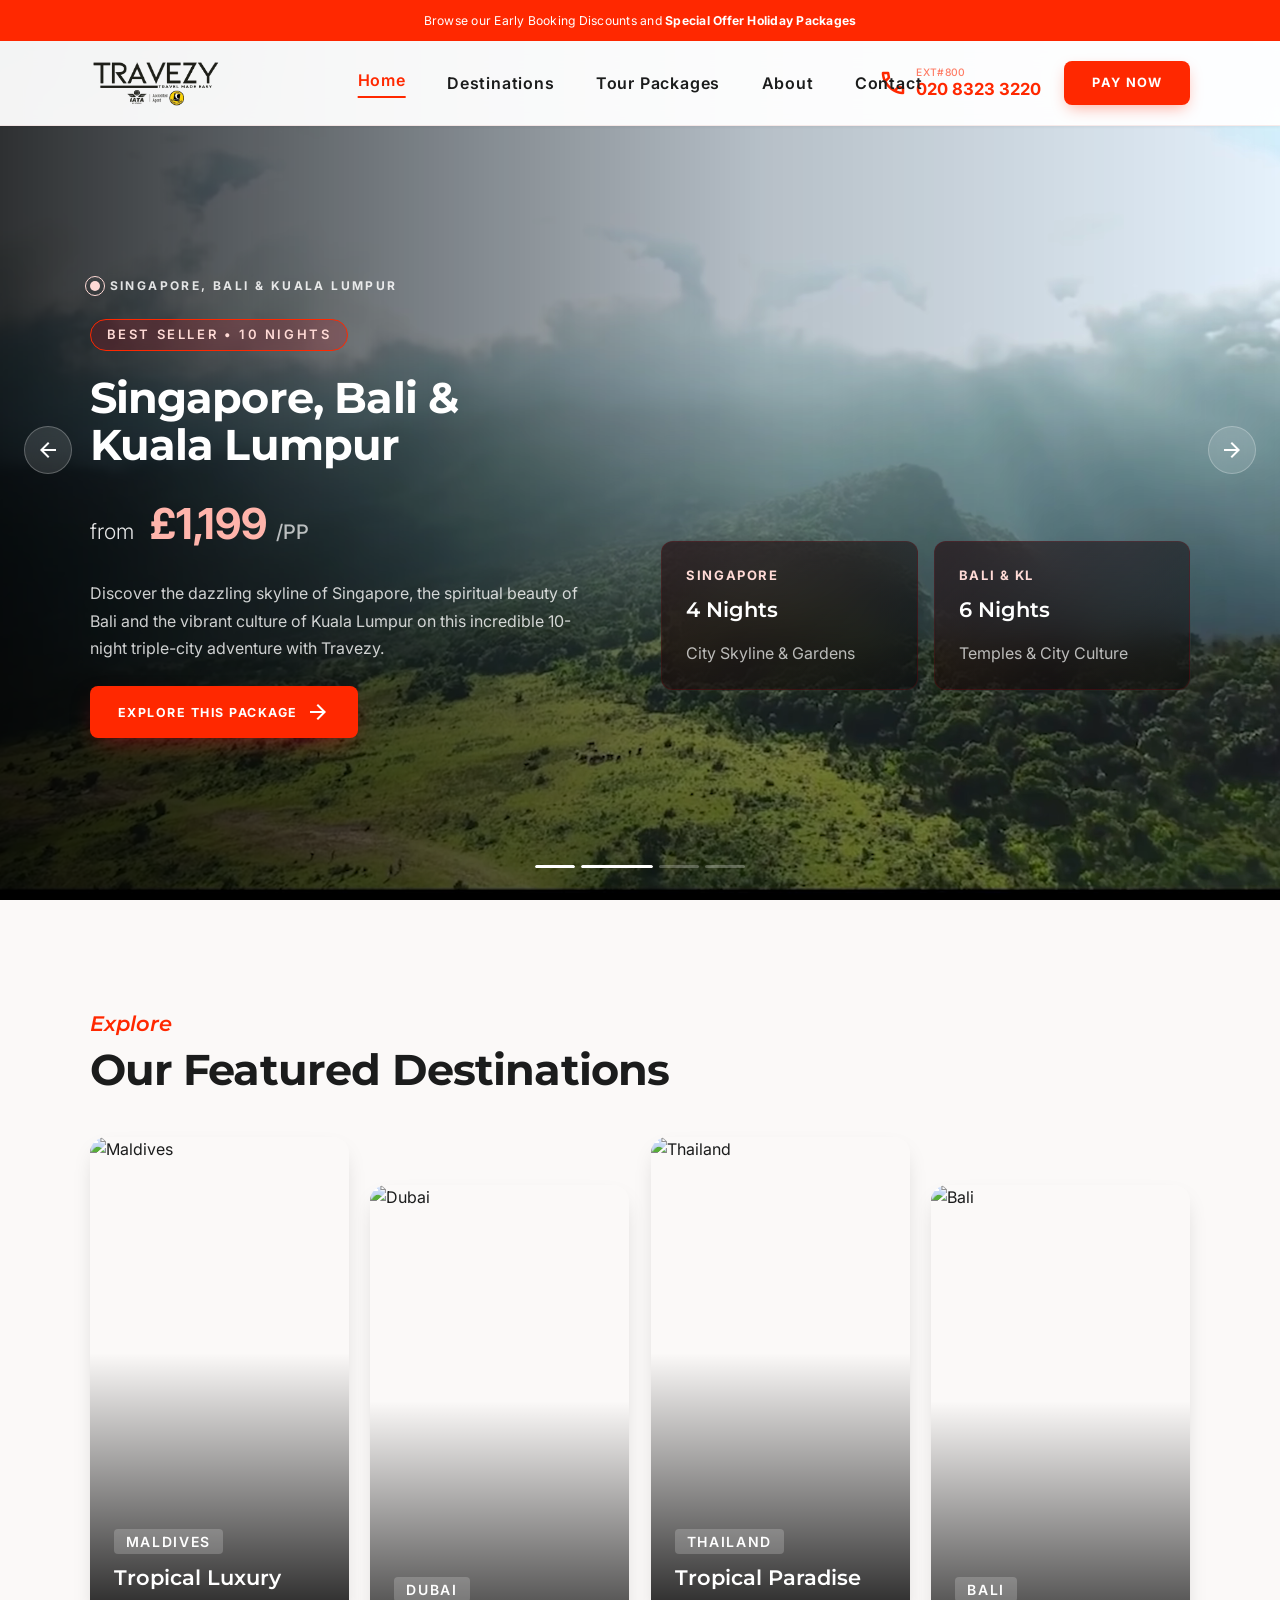
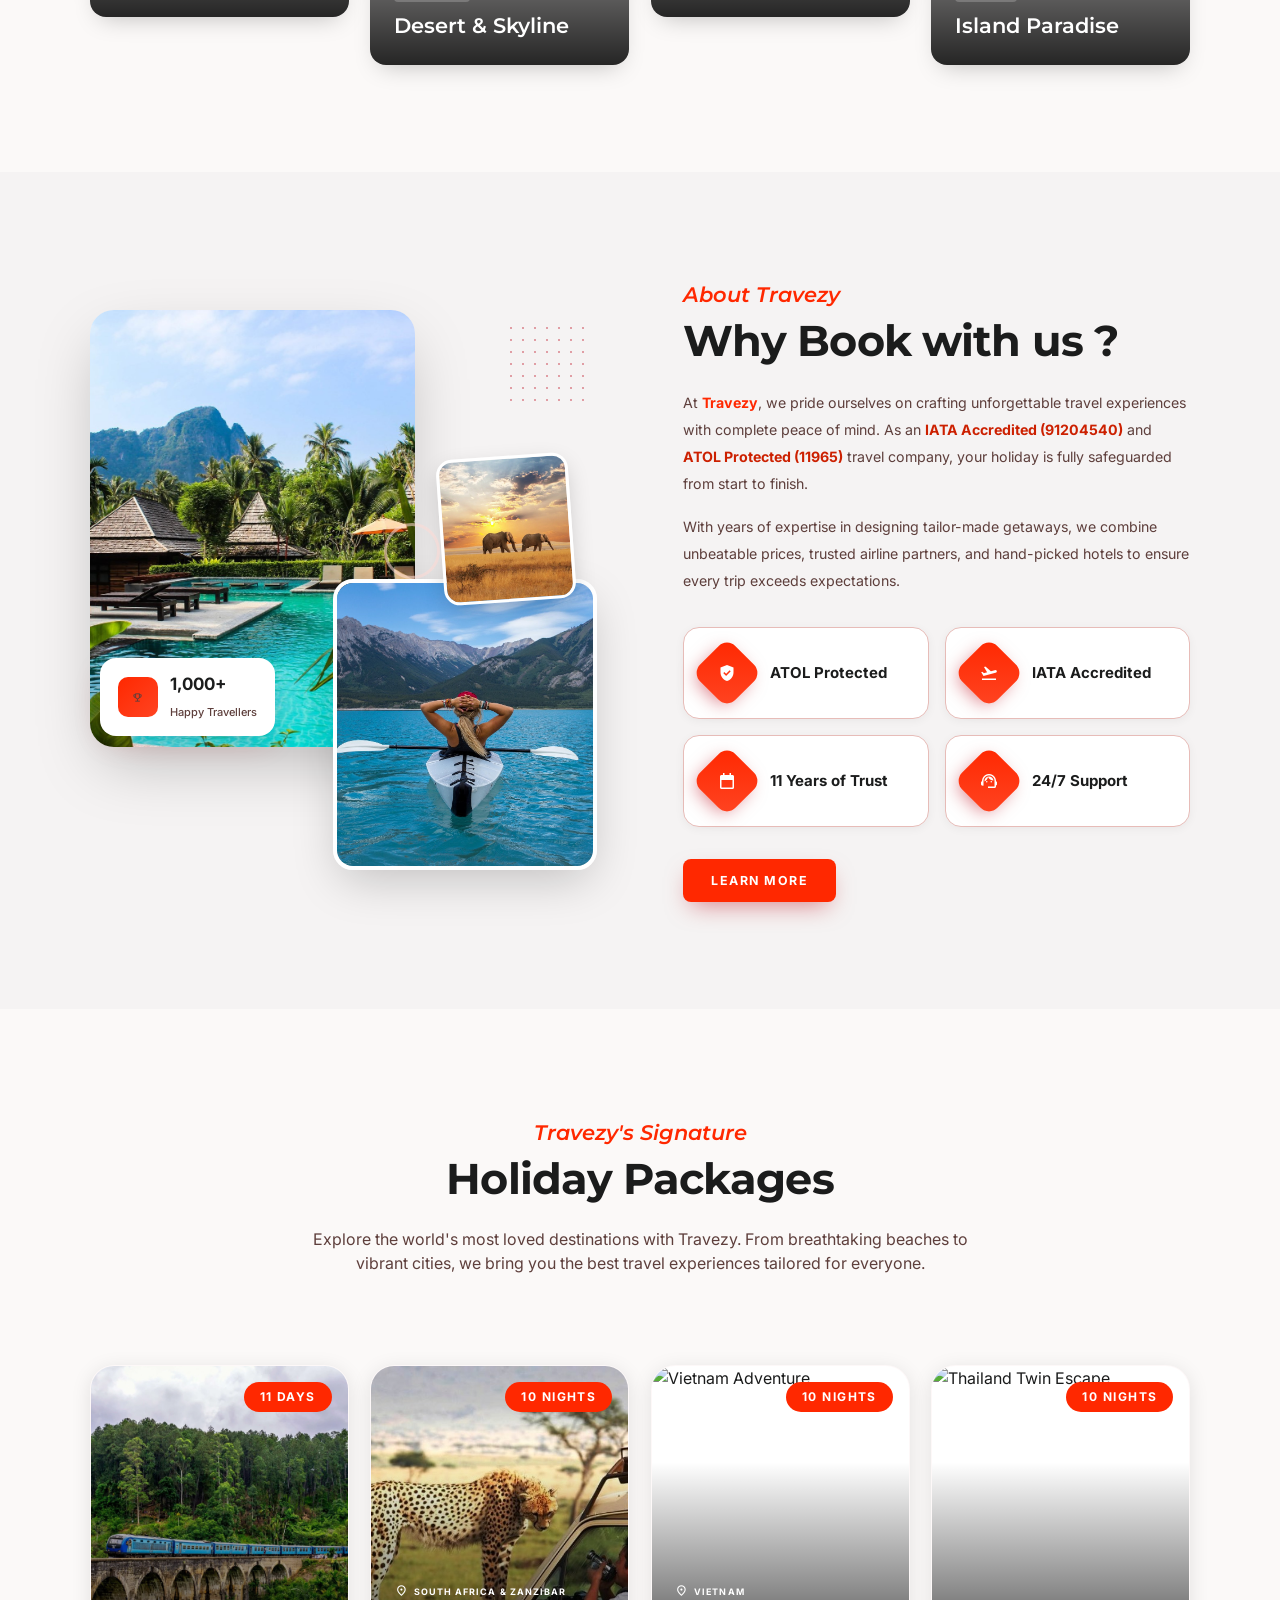
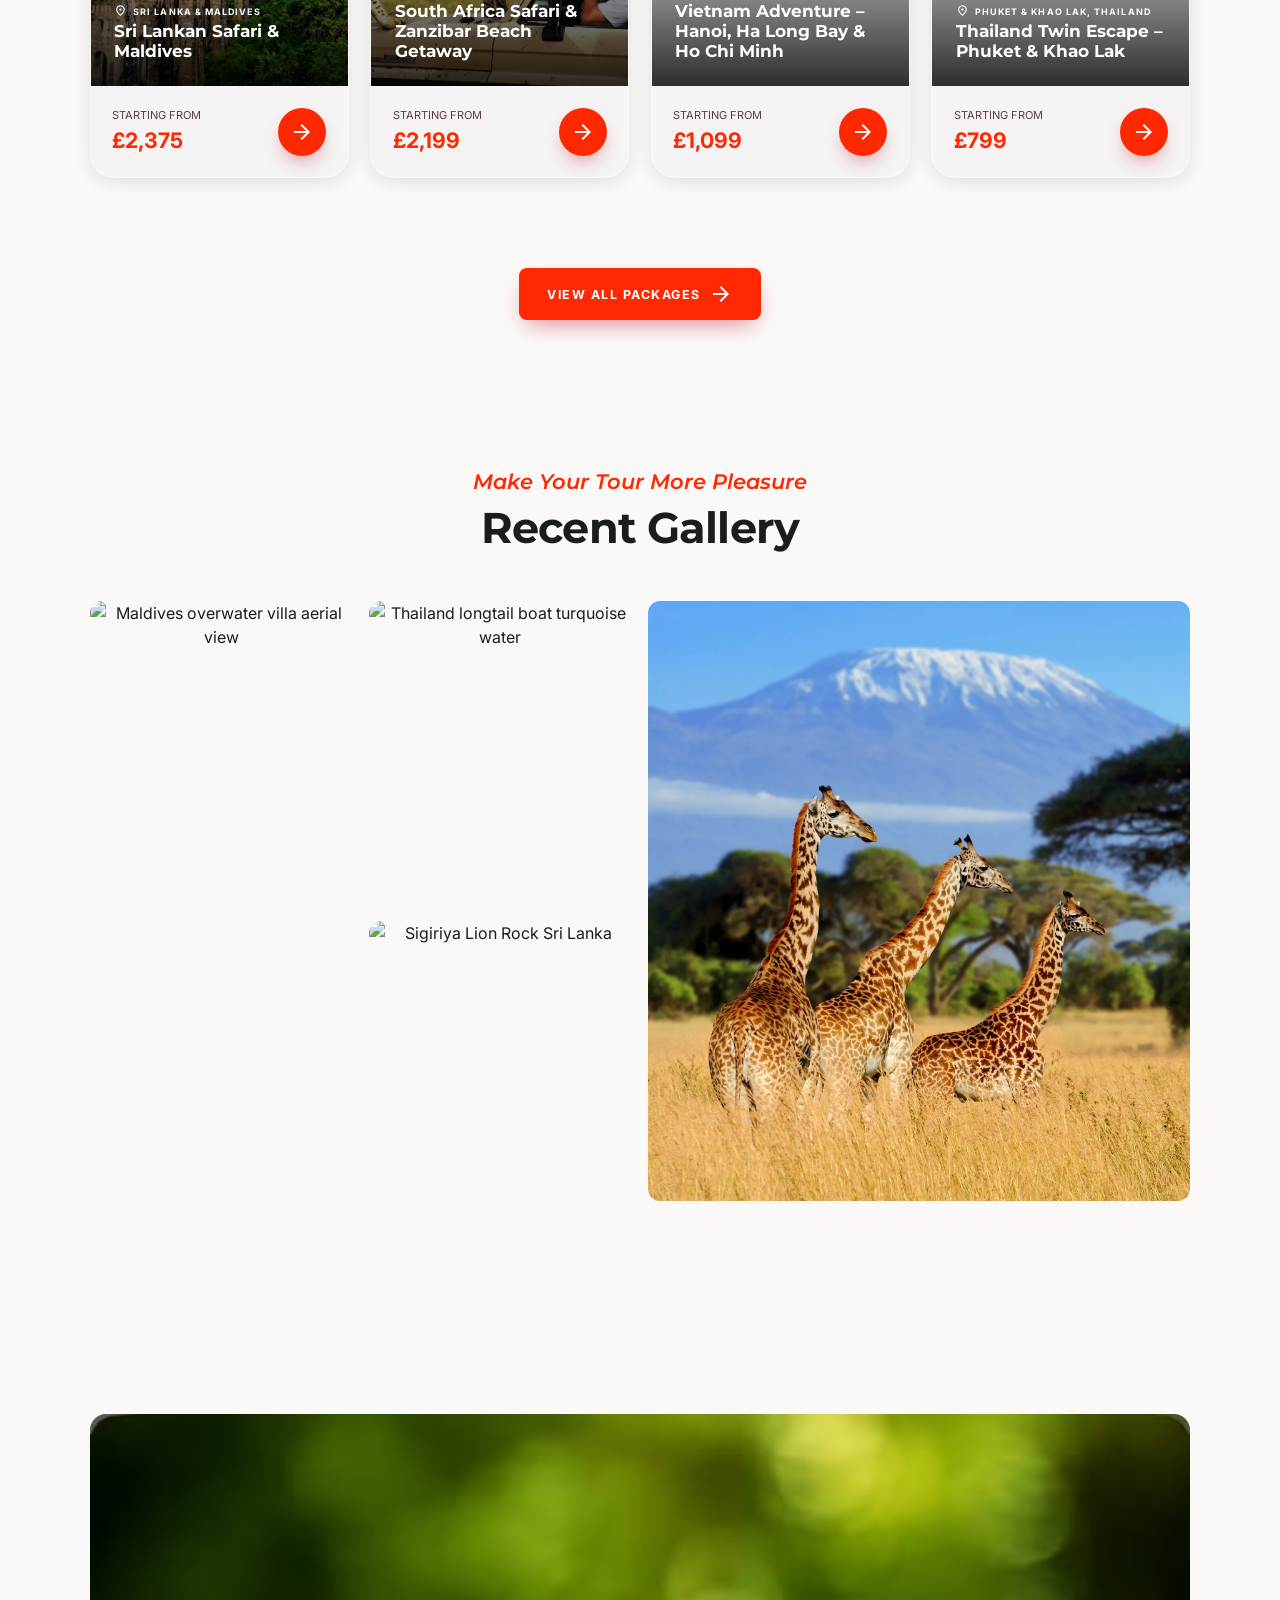
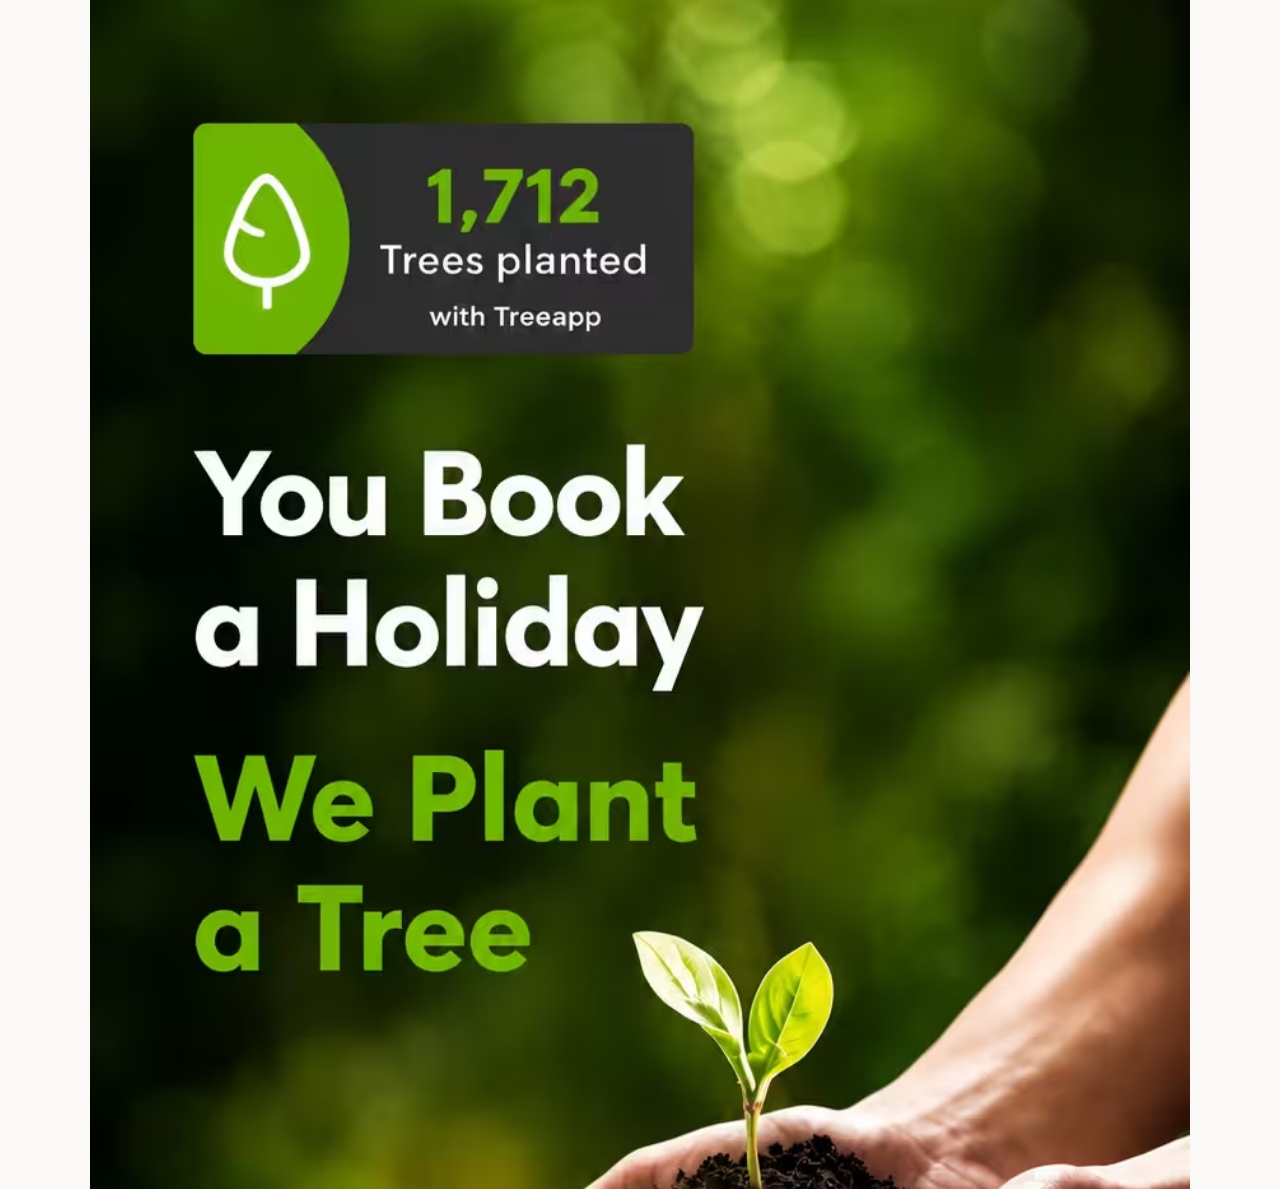
==== commit 19cb1175: "Package image issue resolved" ====
--- a/index.html
+++ b/index.html
@@ -283,7 +283,7 @@
 
     <div class="pkg">
       <div class="pkg-img">
-        <img src="https://travezy.co.uk/wp/wp-content/uploads/2025/11/558573769_122109011133000364_5169404457367365559_n.jpg" alt="Sri Lankan Safari &amp; Maldives" loading="lazy">
+        <img src="/Images/Banner-Sri-Lanka.webp" alt="Sri Lankan Safari &amp; Maldives" loading="lazy">
         <div class="nights-badge">11 Days</div>
         <div class="pkg-grad"></div>
         <div class="pkg-cap">
@@ -299,7 +299,7 @@
 
     <div class="pkg">
       <div class="pkg-img">
-        <img src="https://travezy.co.uk/wp/wp-content/uploads/2025/11/556919384_122109010887000364_6372913038667451149_n.jpg" alt="South Africa Safari &amp; Zanzibar" loading="lazy">
+        <img src="/Images/wild-race-africa-safari-tours.jpg" alt="South Africa Safari &amp; Zanzibar" loading="lazy">
         <div class="nights-badge">10 Nights</div>
         <div class="pkg-grad"></div>
         <div class="pkg-cap">
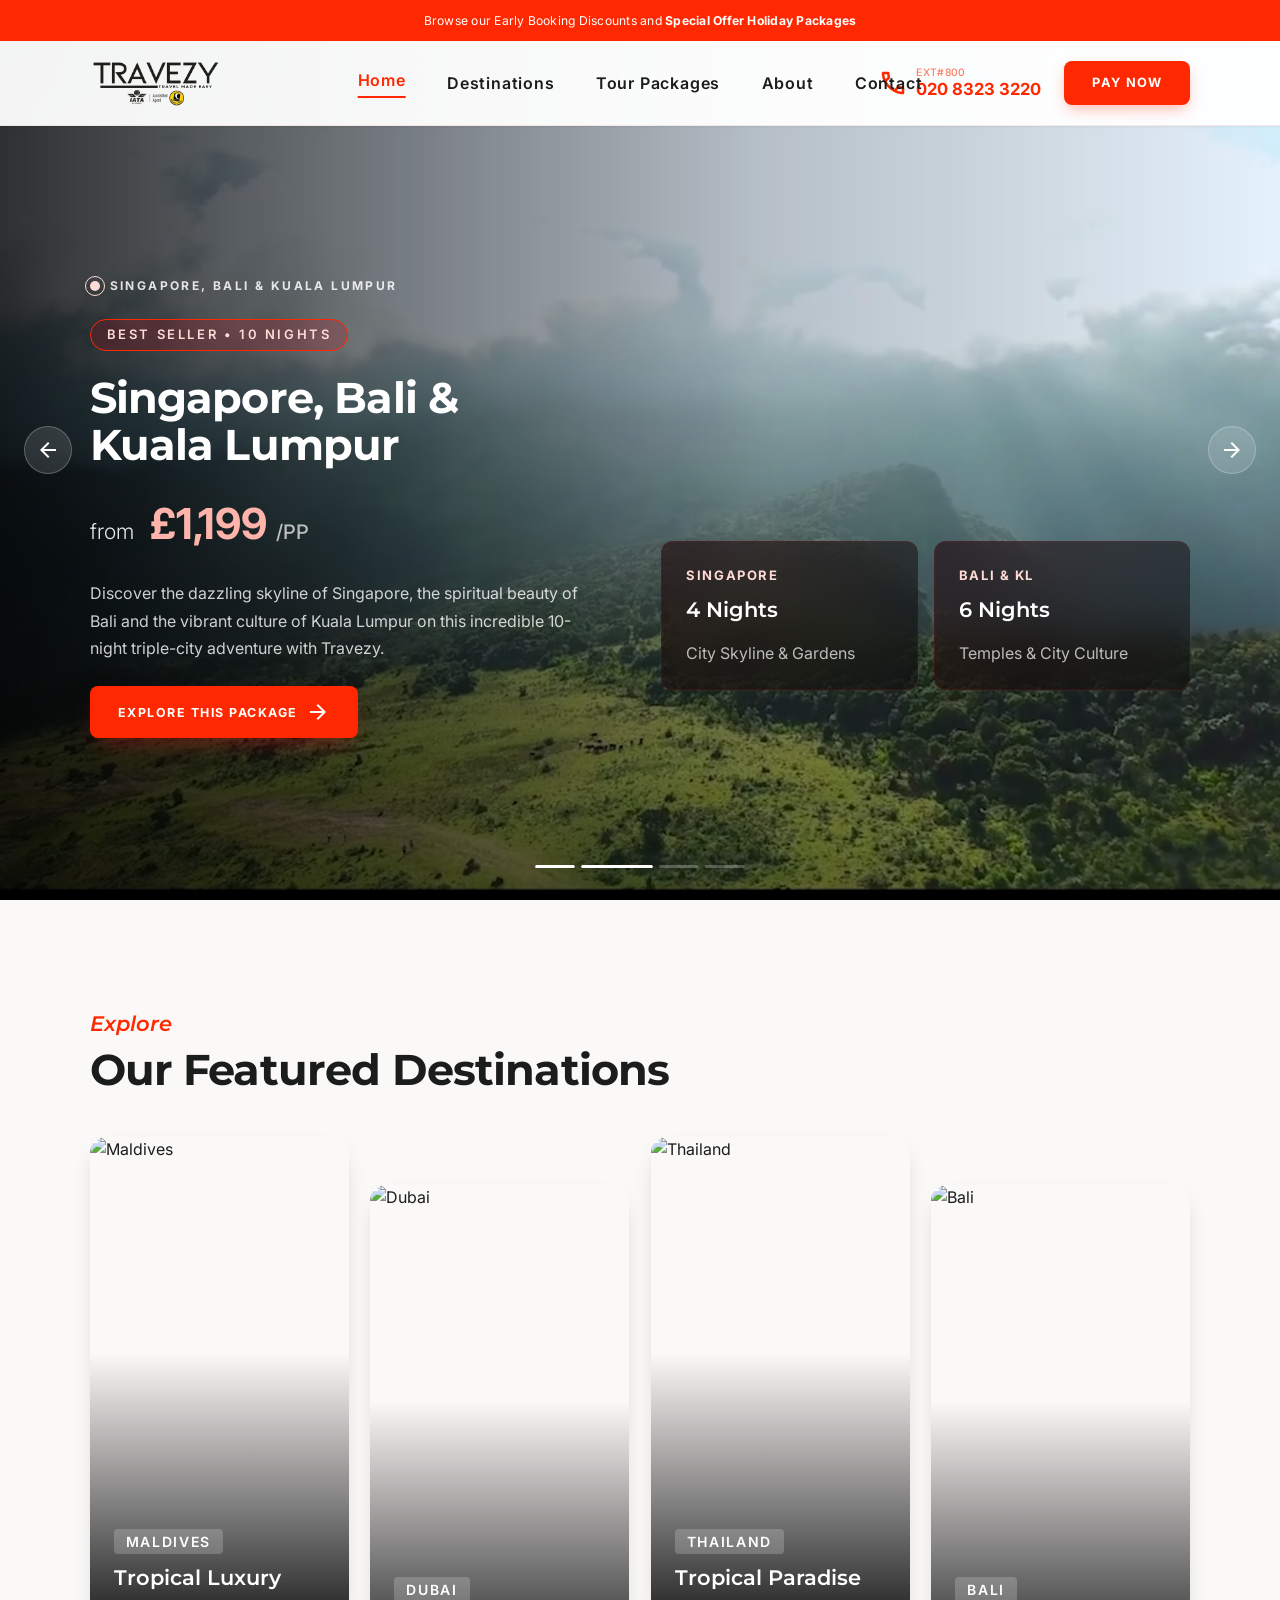
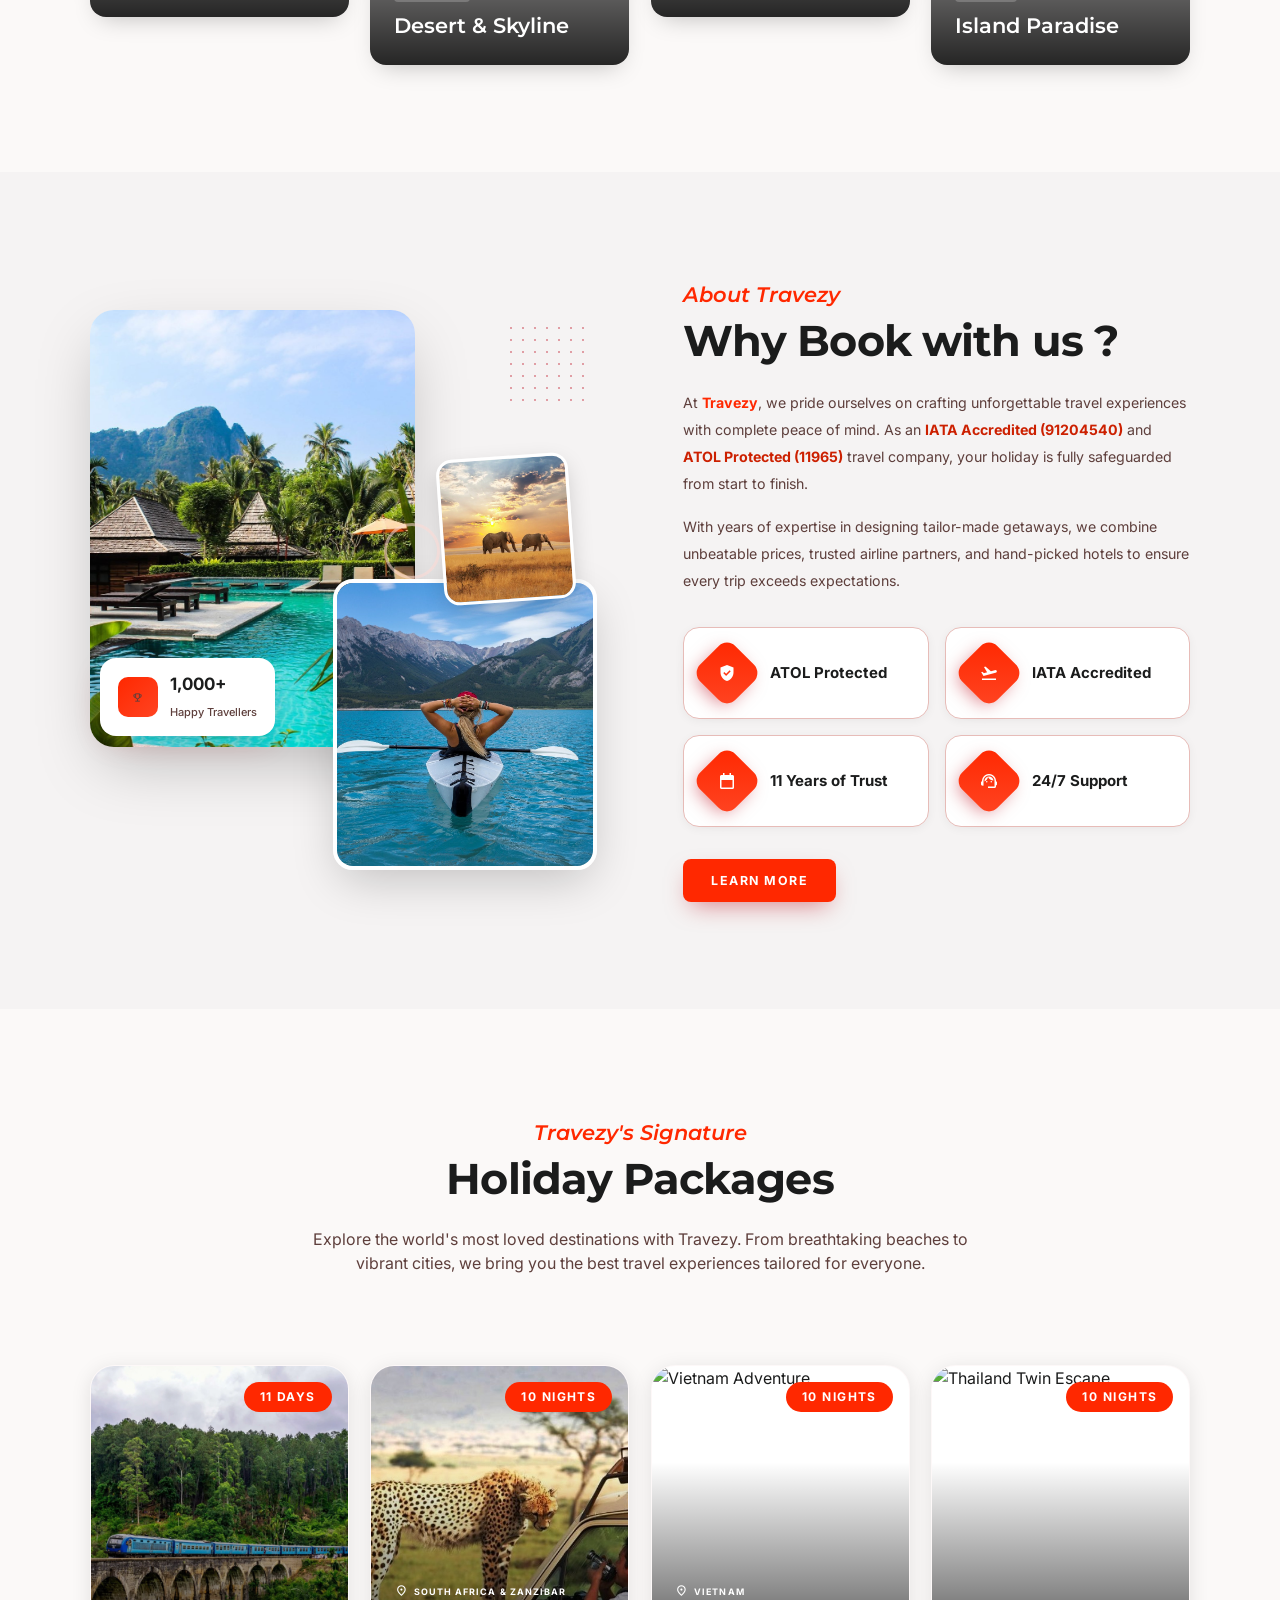
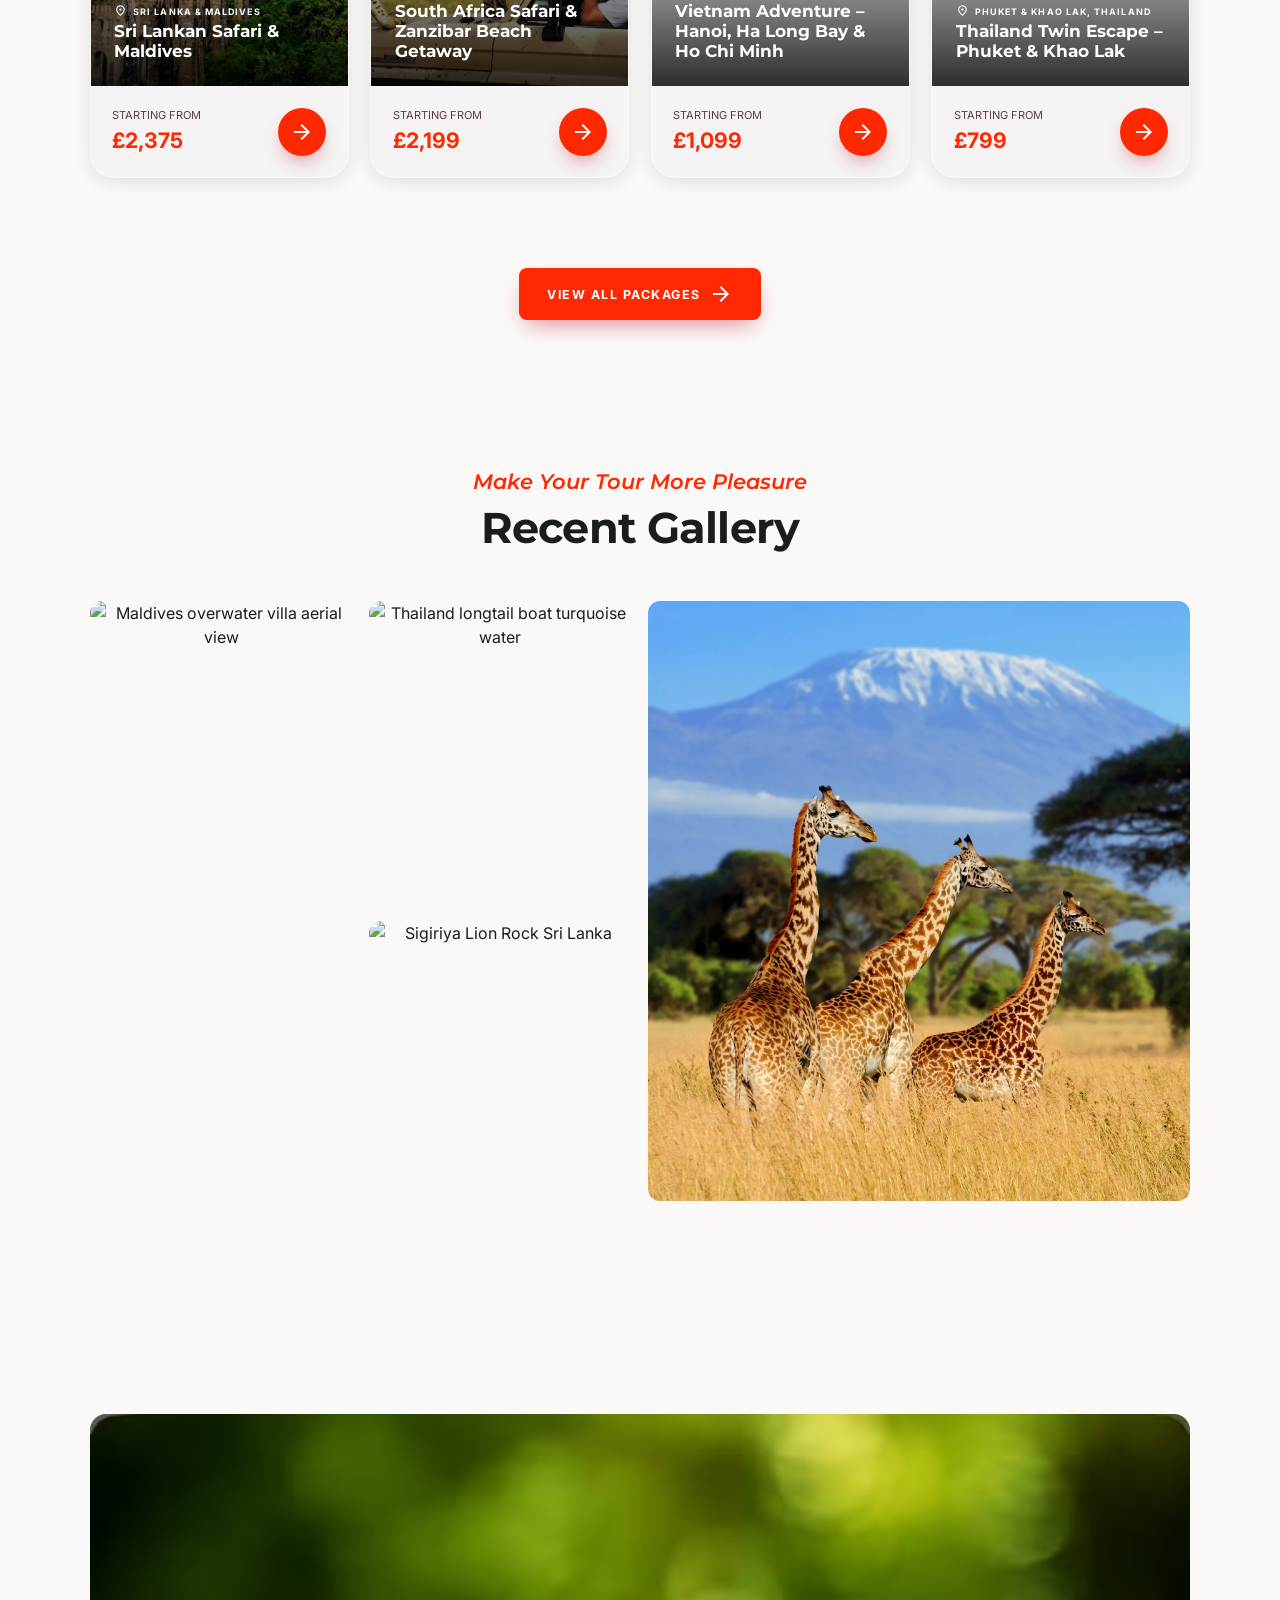
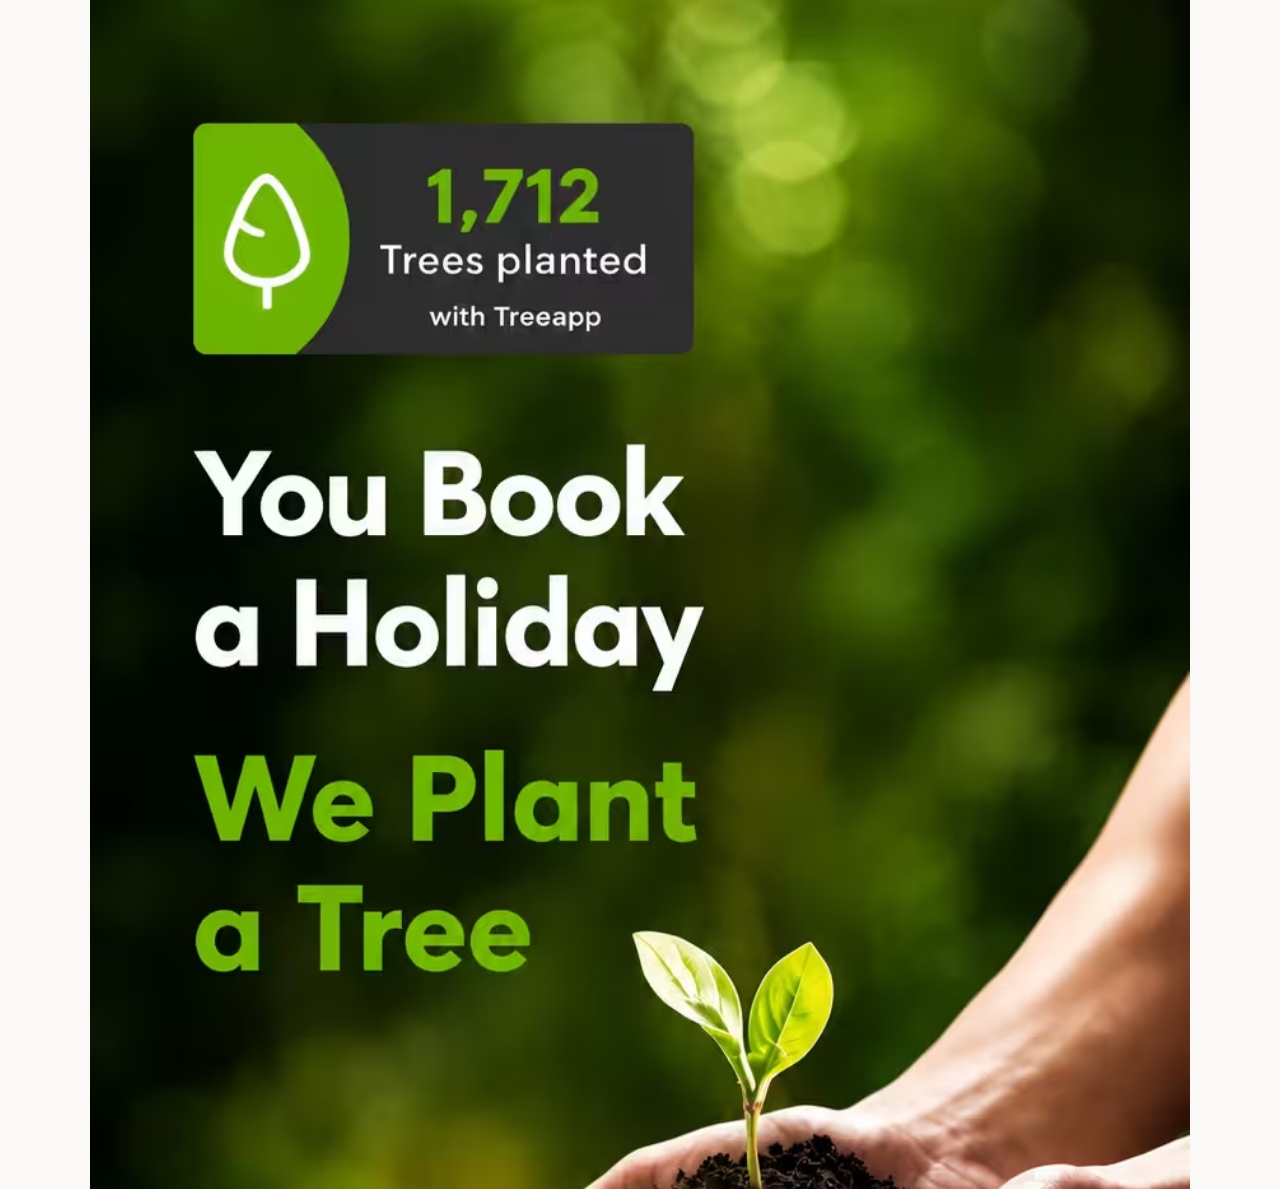
==== commit be2f33a7: "Packages link updated" ====
--- a/index.html
+++ b/index.html
@@ -33,7 +33,7 @@
       <div class="nav-links">
         <a href="index.html" class="active">Home</a>
         <a href="destinations.html">Destinations</a>
-        <a href="tour-packages.html">Tour Packages</a>
+        <a href="https://travezy.co.uk/wp/tour">Tour Packages</a>
         <a href="about.html">About</a>
         <a href="contact.html">Contact</a>
       </div>
@@ -347,7 +347,7 @@
 
   </div>
   <div class="center-btn">
-    <a href="tour-packages.html"><button class="btn">View All Packages <span class="material-symbols-outlined">arrow_forward</span></button></a>
+    <a href="https://travezy.co.uk/wp/tour"><button class="btn">View All Packages <span class="material-symbols-outlined">arrow_forward</span></button></a>
   </div>
 </section>
 
@@ -407,7 +407,7 @@
         <ul>
           <li><a href="index.html">Home</a></li>
           <li><a href="destinations.html">Destinations</a></li>
-          <li><a href="tour-packages.html">Tour Packages</a></li>
+          <li><a href="https://travezy.co.uk/wp/tour">Tour Packages</a></li>
           <li><a href="about.html">About</a></li>
           <li><a href="#">Terms &amp; Conditions</a></li>
           <li><a href="#">Booking Conditions</a></li>
